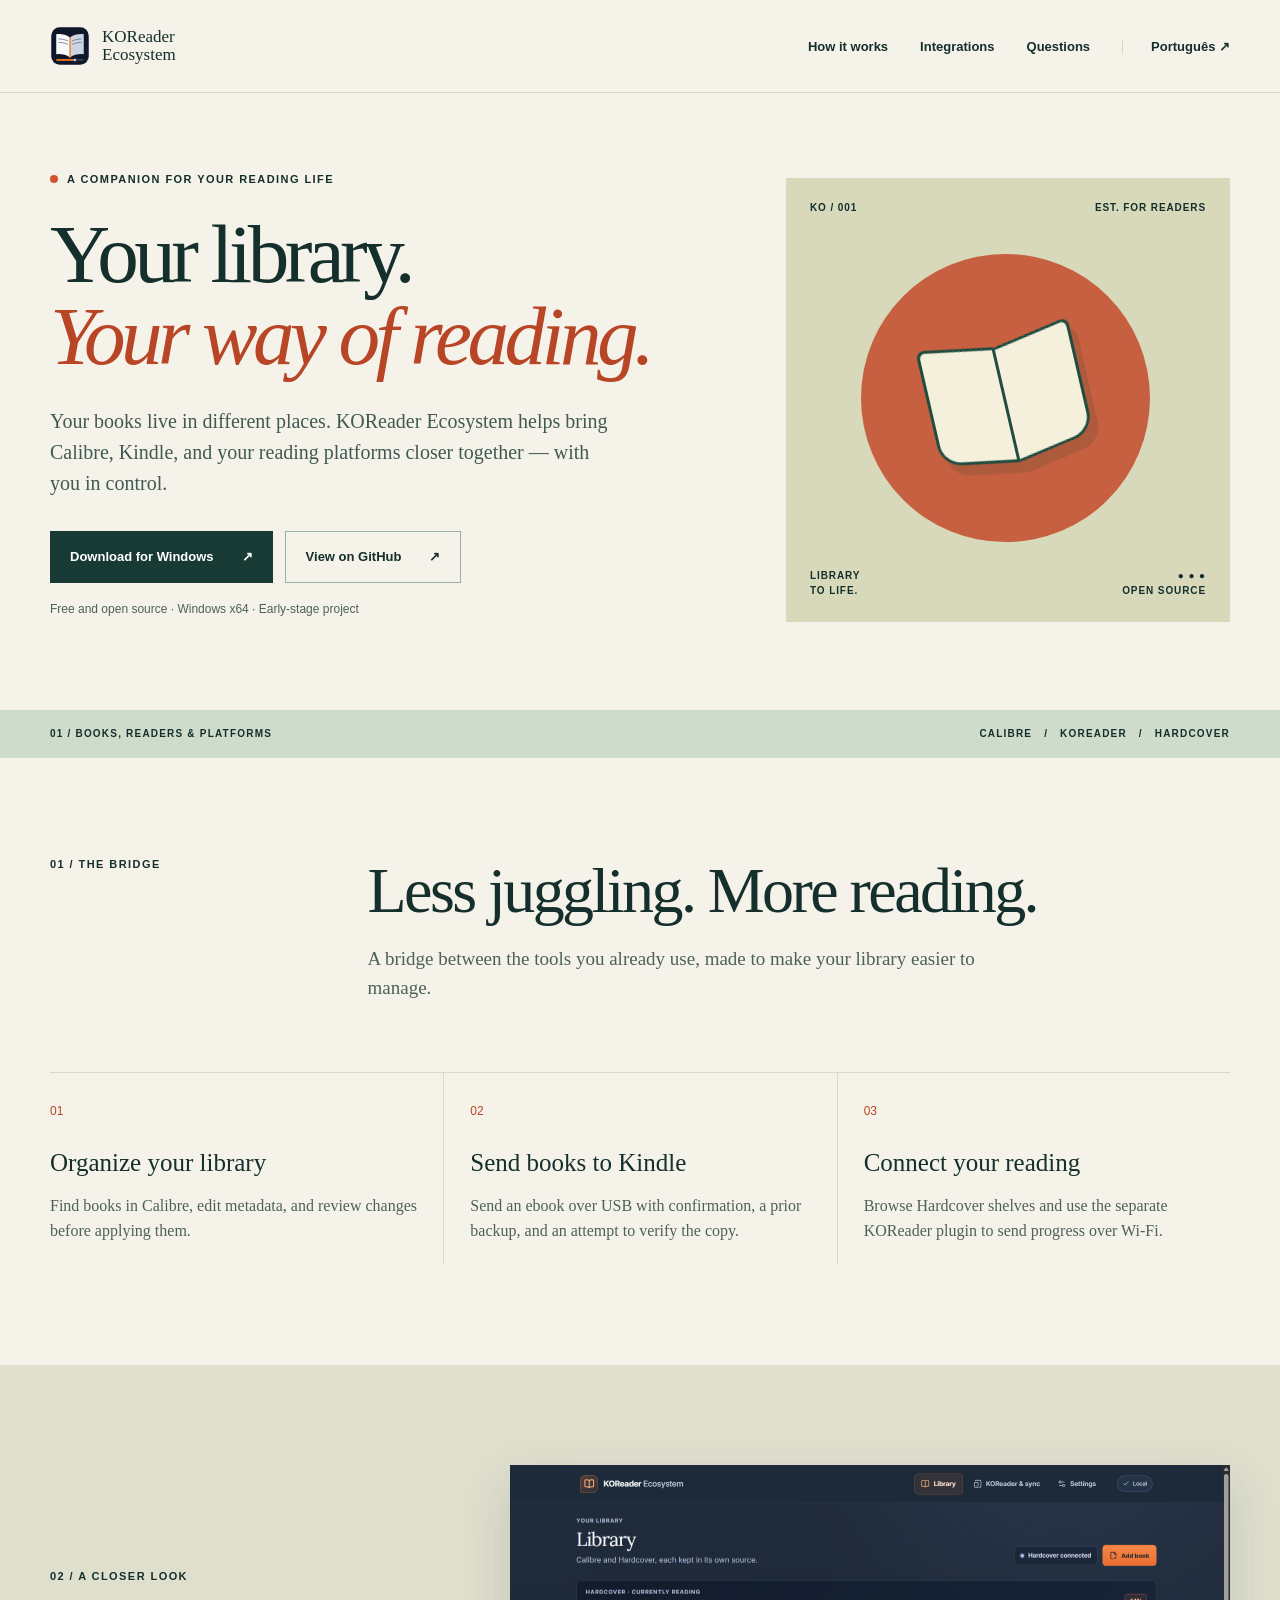
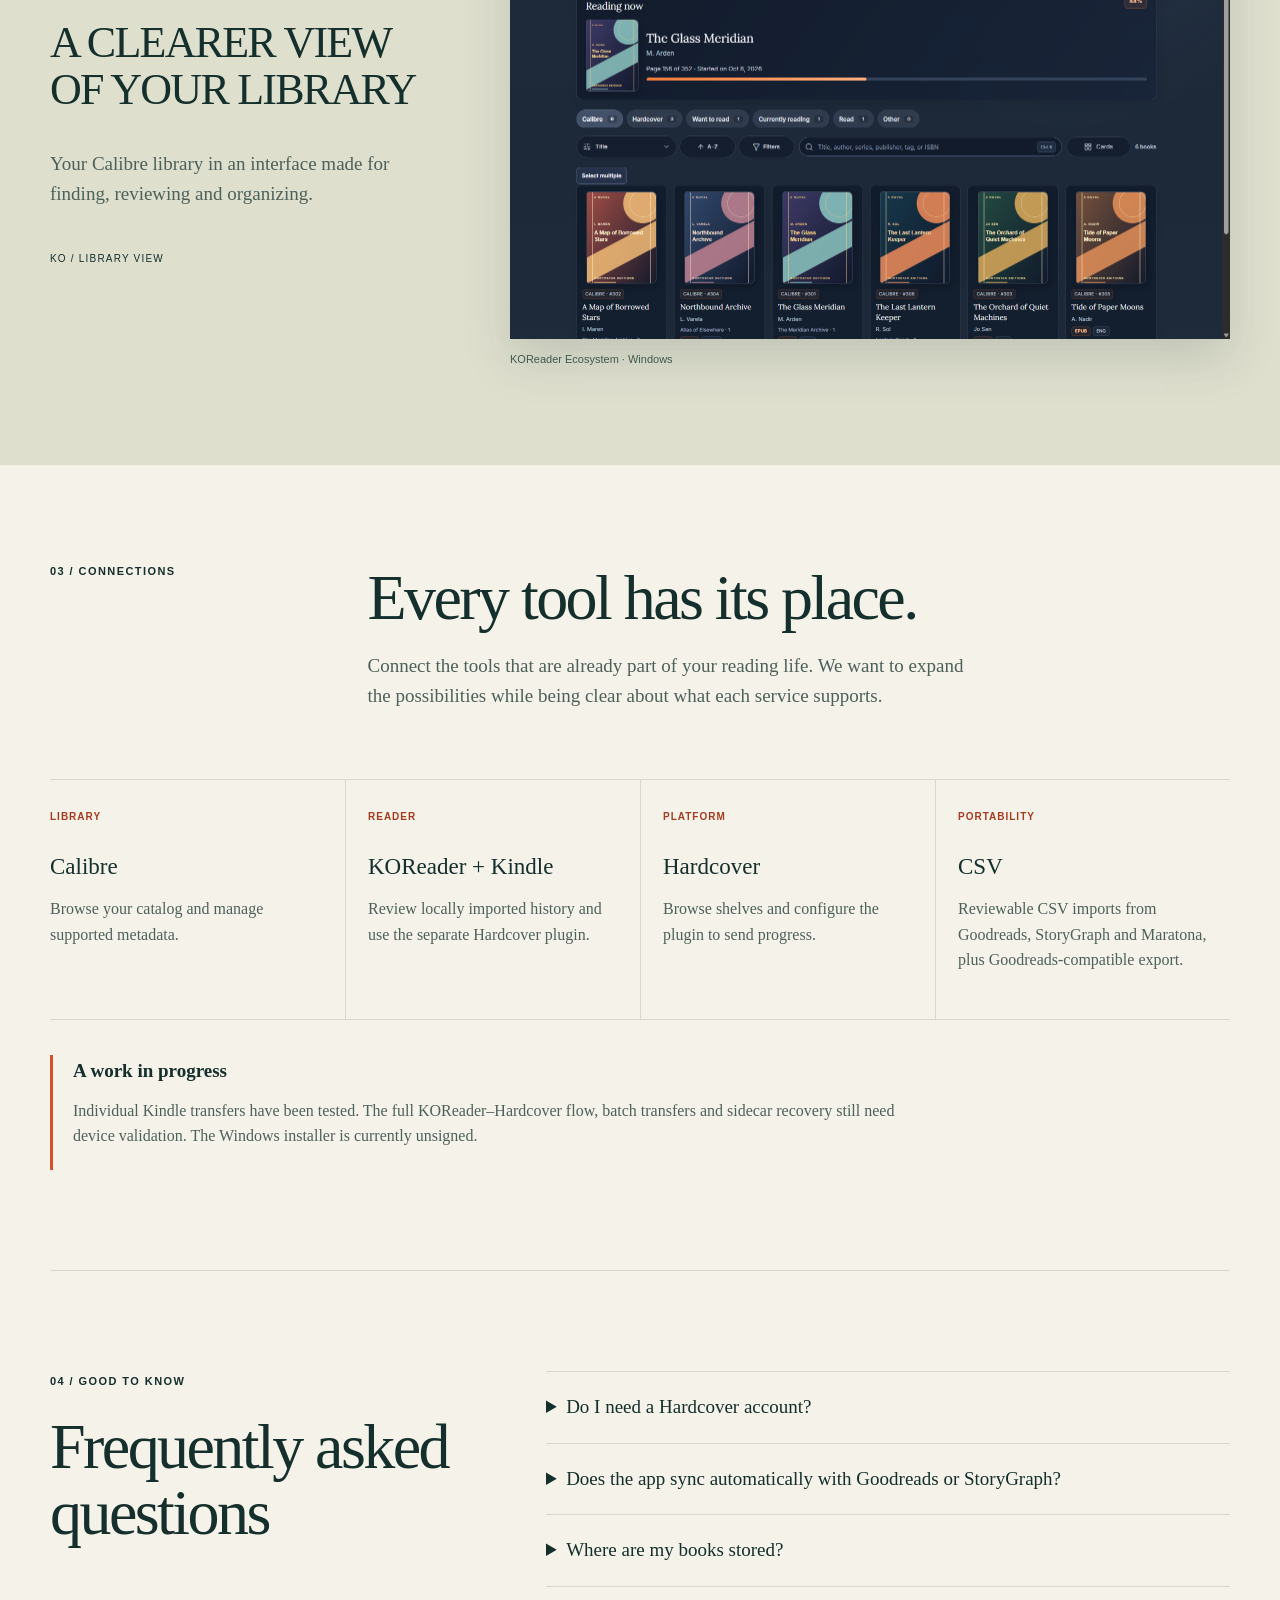
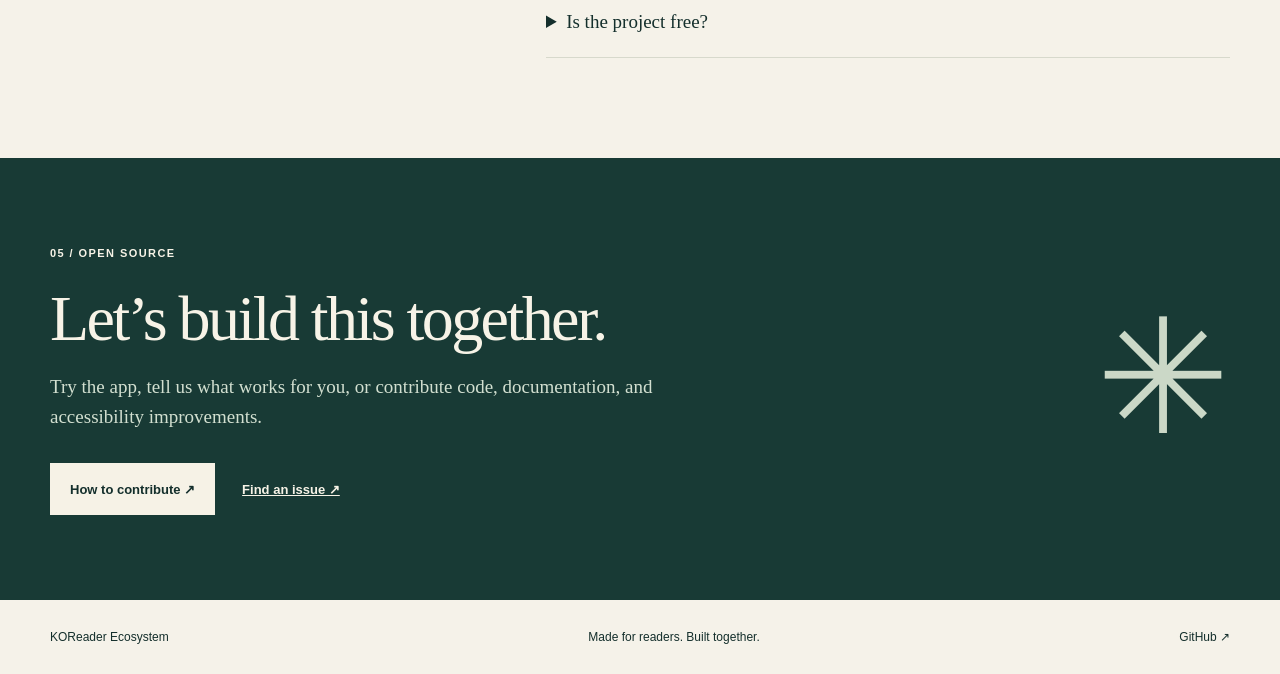
==== en/index.html @ 78ae900c "feat: add bilingual project website" ====
<!doctype html>
<html lang="en"><head><meta charset="utf-8"><meta name="viewport" content="width=device-width, initial-scale=1"><meta name="color-scheme" content="light"><title>Your library. Your way of reading. | KOReader Ecosystem</title><meta name="description" content="An open-source Windows app to organize your Calibre library, send books to Kindle and connect KOReader with Hardcover."><link rel="canonical" href="https://bellussi1.github.io/read-ecosystem/en/"><link rel="alternate" hreflang="pt-BR" href="https://bellussi1.github.io/read-ecosystem/"><link rel="alternate" hreflang="en" href="https://bellussi1.github.io/read-ecosystem/en/"><link rel="alternate" hreflang="x-default" href="https://bellussi1.github.io/read-ecosystem/en/"><meta property="og:type" content="website"><meta property="og:title" content="Your library. Your way of reading. | KOReader Ecosystem"><meta property="og:description" content="An open-source Windows app to organize your Calibre library, send books to Kindle and connect KOReader with Hardcover."><meta property="og:url" content="https://bellussi1.github.io/read-ecosystem/en/"><meta property="og:image" content="https://bellussi1.github.io/read-ecosystem/assets/library-en.png"><meta name="twitter:card" content="summary_large_image"><link rel="icon" href="../assets/icon.svg" type="image/svg+xml"><link rel="alternate icon" href="../assets/icon.ico"><link rel="stylesheet" href="../style.css"><script type="application/ld+json">{"@context": "https://schema.org", "@type": "SoftwareApplication", "name": "KOReader Ecosystem", "applicationCategory": "UtilitiesApplication", "operatingSystem": "Windows", "description": "An open-source Windows app to organize your Calibre library, send books to Kindle and connect KOReader with Hardcover.", "url": "https://bellussi1.github.io/read-ecosystem/en/", "offers": {"@type": "Offer", "price": "0", "priceCurrency": "USD"}}</script></head>
<body><a class="skip" href="#main">Skip to content</a><header class="top"><div class="wrap nav"><a class="brand" href="../" aria-label="KOReader Ecosystem"><img src="../assets/icon.svg" alt="" width="40" height="40"><span>KOReader<br><b>Ecosystem</b></span></a><nav aria-label="Main navigation"><a href="#how">How it works</a><a href="#integrations">Integrations</a><a href="#questions">Questions</a></nav><a class="lang" href="../" hreflang="pt-BR" lang="pt-BR">Português <span aria-hidden="true">↗</span></a></div></header>
<main id="main"><section class="hero wrap"><div class="hero-copy"><div class="eyebrow"><span class="dot"></span>A COMPANION FOR YOUR READING LIFE</div><h1>Your library.<br><em>Your way of reading.</em></h1><p class="lead">Your books live in different places. KOReader Ecosystem helps bring Calibre, Kindle, and your reading platforms closer together — with you in control.</p><div class="actions"><a class="button primary" href="https://github.com/bellussi1/koreader-ecosystem/releases/latest">Download for Windows <span aria-hidden="true">↗</span></a><a class="button secondary" href="https://github.com/bellussi1/koreader-ecosystem">View on GitHub <span aria-hidden="true">↗</span></a></div><p class="note">Free and open source · Windows x64 · Early-stage project</p></div><div class="hero-art" aria-hidden="true"><div class="art-top">KO / 001 <span>EST. FOR READERS</span></div><div class="orb"><div class="book"><span></span><span></span></div></div><div class="art-bottom"><span>LIBRARY<br>TO LIFE.</span><span>● ● ●<br>OPEN SOURCE</span></div></div></section>
<div class="ribbon"><div class="wrap"><span>01 / BOOKS, READERS & PLATFORMS</span><span>CALIBRE &nbsp; / &nbsp; KOREADER &nbsp; / &nbsp; HARDCOVER</span></div></div><section id="how" class="wrap section"><div class="section-heading"><span class="section-number">01 / THE BRIDGE</span><div><h2>Less juggling. More reading.</h2><p>A bridge between the tools you already use, made to make your library easier to manage.</p></div></div><div class="features"><article><span class="feature-n">01</span><h3>Organize your library</h3><p>Find books in Calibre, edit metadata, and review changes before applying them.</p></article><article><span class="feature-n">02</span><h3>Send books to Kindle</h3><p>Send an ebook over USB with confirmation, a prior backup, and an attempt to verify the copy.</p></article><article><span class="feature-n">03</span><h3>Connect your reading</h3><p>Browse Hardcover shelves and use the separate KOReader plugin to send progress over Wi-Fi.</p></article></div></section>
<section class="showcase"><div class="wrap showcase-grid"><div><span class="section-number">02 / A CLOSER LOOK</span><h2>A CLEARER VIEW OF YOUR LIBRARY</h2><p>Your Calibre library in an interface made for finding, reviewing and organizing.</p><span class="tiny">KO / LIBRARY VIEW</span></div><figure><img src="../assets/library-en.png" alt="Calibre library screen with fictional books, search, filters and organization controls." width="1440" height="949" loading="lazy"><figcaption>KOReader Ecosystem · Windows</figcaption></figure></div></section>
<section id="integrations" class="wrap section"><div class="section-heading"><span class="section-number">03 / CONNECTIONS</span><div><h2>Every tool has its place.</h2><p>Connect the tools that are already part of your reading life. We want to expand the possibilities while being clear about what each service supports.</p></div></div><div class="integrations"><article><span>LIBRARY</span><h3>Calibre</h3><p>Browse your catalog and manage supported metadata.</p></article><article><span>READER</span><h3>KOReader + Kindle</h3><p>Review locally imported history and use the separate Hardcover plugin.</p></article><article><span>PLATFORM</span><h3>Hardcover</h3><p>Browse shelves and configure the plugin to send progress.</p></article><article><span>PORTABILITY</span><h3>CSV</h3><p>Reviewable CSV imports from Goodreads, StoryGraph and Maratona, plus Goodreads-compatible export.</p></article></div><aside class="honesty"><strong>A work in progress</strong><p>Individual Kindle transfers have been tested. The full KOReader–Hardcover flow, batch transfers and sidecar recovery still need device validation. The Windows installer is currently unsigned.</p></aside></section>
<section id="questions" class="faq wrap section"><div><span class="section-number">04 / GOOD TO KNOW</span><h2>Frequently asked questions</h2></div><div><details><summary>Do I need a Hardcover account?</summary><p>Not to browse and organize your Calibre library. An account is needed only for features that use Hardcover.</p></details><details><summary>Does the app sync automatically with Goodreads or StoryGraph?</summary><p>No. Reviewable CSV import is available; direct synchronization with those services is not currently supported.</p></details><details><summary>Where are my books stored?</summary><p>Your files remain in your Calibre library. The app accesses your local library and can send an ebook to a Kindle connected over USB.</p></details><details><summary>Is the project free?</summary><p>Yes. KOReader Ecosystem is open source under the MIT license.</p></details></div></section><section class="join"><div class="wrap join-inner"><div><span class="section-number">05 / OPEN SOURCE</span><h2>Let’s build this together.</h2><p>Try the app, tell us what works for you, or contribute code, documentation, and accessibility improvements.</p><div class="actions"><a class="button light" href="https://github.com/bellussi1/koreader-ecosystem/blob/main/CONTRIBUTING.md">How to contribute ↗</a><a class="text-link" href="https://github.com/bellussi1/koreader-ecosystem/issues">Find an issue ↗</a></div></div><span class="join-mark" aria-hidden="true">✳</span></div></section></main><footer><div class="wrap footer"><span>KOReader Ecosystem</span><span>Made for readers. Built together.</span><a href="https://github.com/bellussi1/koreader-ecosystem">GitHub ↗</a></div></footer></body></html>
---- style.css ----
:root{--paper:#f5f2e9;--ink:#142f2c;--muted:#4d615b;--orange:#d4522b;--line:#d7d9cc;--dark:#183a35}*{box-sizing:border-box}html{scroll-behavior:smooth}body{margin:0;background:var(--paper);color:var(--ink);font-family:Georgia,'Times New Roman',serif}a{color:inherit}a:focus-visible,summary:focus-visible{outline:3px solid #b63817;outline-offset:5px}img{max-width:100%;height:auto}.wrap{width:min(1180px,calc(100% - 64px));margin:auto}.skip{position:absolute;top:-100px;left:10px;z-index:10;background:#fff;padding:12px}.skip:focus{top:10px}.top{border-bottom:1px solid var(--line)}.nav{min-height:92px;display:flex;align-items:center;gap:32px}.brand{display:flex;align-items:center;gap:12px;text-decoration:none;font-size:17px;line-height:1.05}.brand b{font-weight:400}.nav nav{display:flex;gap:32px;margin-left:auto}.nav nav a,.lang,.eyebrow,.note,.section-number,.feature-n,.tiny,.art-top,.art-bottom,.ribbon,.integrations article>span,figcaption,.footer{font-family:'Trebuchet MS',sans-serif}.nav nav a,.lang{font-size:13px;font-weight:700;text-decoration:none}.lang{border-left:1px solid var(--line);padding-left:28px}.hero{display:grid;grid-template-columns:1.2fr .8fr;gap:70px;align-items:center;padding-top:80px;padding-bottom:82px}.eyebrow,.section-number{font-size:11px;font-weight:700;letter-spacing:.13em}.dot{display:inline-block;width:8px;height:8px;background:var(--orange);border-radius:50%;margin-right:9px}.hero h1{font-size:clamp(54px,6.5vw,91px);letter-spacing:-.055em;line-height:.99;font-weight:400;margin:28px 0}.hero h1 em{font-weight:400;color:#b84525}.lead{font-size:20px;line-height:1.55;max-width:570px;color:#405a53}.actions{display:flex;flex-wrap:wrap;align-items:center;gap:12px;margin-top:32px}.button{display:inline-flex;justify-content:center;align-items:center;gap:28px;min-height:52px;padding:14px 20px;text-decoration:none;font:700 13px 'Trebuchet MS',sans-serif}.primary{background:var(--dark);color:white}.secondary{border:1px solid #9daea4}.button:hover{filter:brightness(.9)}.note{font-size:12px;color:#4d615b;margin-top:19px}.hero-art{aspect-ratio:1;background:#d8d9bb;position:relative;padding:24px;display:flex;flex-direction:column;justify-content:space-between;overflow:hidden}.art-top,.art-bottom{display:flex;justify-content:space-between;font-size:10px;font-weight:700;letter-spacing:.09em}.art-bottom{line-height:1.5}.art-bottom span:last-child{text-align:right}.orb{position:absolute;width:65%;aspect-ratio:1;border-radius:50%;background:#c76040;top:17%;left:17%;display:grid;place-items:center}.book{width:54%;height:41%;display:flex;transform:rotate(-13deg);filter:drop-shadow(6px 12px 0 rgba(34,57,49,.15))}.book span{width:50%;height:100%;background:#f4f0db;border:3px solid #214c40}.book span:first-child{border-radius:9px 2px 2px 20px;transform:skewY(10deg)}.book span:last-child{border-radius:2px 9px 20px 2px;transform:skewY(-10deg);border-left:0}.ribbon{background:#cfdbcb;font-size:10px;font-weight:700;letter-spacing:.12em}.ribbon .wrap{min-height:48px;display:flex;align-items:center;justify-content:space-between;gap:20px}.section{padding-top:100px;padding-bottom:100px}.section-heading{display:grid;grid-template-columns:1fr 3fr;gap:30px;margin-bottom:50px}.section-heading h2,.faq h2,.join h2{font-size:clamp(38px,5vw,64px);font-weight:400;line-height:1.03;letter-spacing:-.04em;margin:0 0 20px}.section-heading p,.showcase p,.join p{font-size:19px;line-height:1.55;max-width:620px;color:var(--muted)}.features{display:grid;grid-template-columns:repeat(3,1fr);border-top:1px solid var(--line)}.features article{padding:28px 26px 5px 0}.features article+article{border-left:1px solid var(--line);padding-left:26px}.feature-n{color:#b84525;font-size:12px}.features h3,.integrations h3{font-weight:400;font-size:25px;margin:30px 0 12px}.features p,.integrations p{font-size:16px;line-height:1.6;color:var(--muted)}.showcase{background:#dfdfce;padding:100px 0}.showcase-grid{display:grid;grid-template-columns:1fr 1.8fr;gap:60px;align-items:center}.showcase h2{font-size:44px;line-height:1.05;letter-spacing:-.04em;font-weight:400}.tiny{display:block;font-size:10px;letter-spacing:.12em;margin-top:45px}.showcase figure{margin:0}.showcase img{display:block;width:100%;height:auto;box-shadow:0 20px 45px #273e3829}.showcase figcaption{font-size:11px;margin-top:14px;color:#41584e}.integrations{display:grid;grid-template-columns:repeat(4,1fr);border-top:1px solid var(--line);border-bottom:1px solid var(--line)}.integrations article{padding:26px 22px 30px 0}.integrations article+article{border-left:1px solid var(--line);padding-left:22px}.integrations article>span{font-size:10px;font-weight:bold;letter-spacing:.1em;color:#a53c21}.integrations h3{font-size:23px}.honesty{margin-top:35px;border-left:3px solid var(--orange);padding:5px 20px;max-width:900px}.honesty strong{font-size:19px}.honesty p{line-height:1.6;color:var(--muted)}.faq{display:grid;grid-template-columns:1fr 1.5fr;gap:40px;border-top:1px solid var(--line)}.faq h2{margin-top:25px}.faq details{border-bottom:1px solid var(--line);padding:22px 0}.faq details:first-child{border-top:1px solid var(--line)}.faq summary{cursor:pointer;font-size:19px;line-height:1.4}.faq details p{color:var(--muted);font-size:16px;line-height:1.6}.join{background:var(--dark);color:#f7f3e7;padding:85px 0}.join-inner{display:flex;justify-content:space-between;align-items:center;gap:30px}.join-inner>div{max-width:680px}.join h2{margin-top:25px}.join p{color:#d2dfd0}.light{background:#f6f2e6;color:var(--ink)}.text-link{font:700 13px 'Trebuchet MS',sans-serif;padding:15px}.join-mark{font-size:160px;line-height:1;color:#cbd8c7}.footer{display:flex;justify-content:space-between;gap:20px;padding:30px 0;font-size:12px}.footer a{text-decoration:none}@media(max-width:800px){.wrap{width:min(100% - 40px,1180px)}.nav{min-height:76px}.nav nav{display:none}.lang{margin-left:auto}.hero{grid-template-columns:1fr;gap:45px;padding-top:55px;padding-bottom:55px}.hero-art{max-width:420px;width:100%}.hero h1{font-size:clamp(48px,11vw,75px)}.section{padding:70px 0}.section-heading{grid-template-columns:1fr;gap:20px}.features{grid-template-columns:1fr}.features article+article{border-left:0;border-top:1px solid var(--line);padding-left:0}.features h3{margin-top:15px}.showcase{padding:70px 0}.showcase-grid{grid-template-columns:1fr;gap:32px}.integrations{grid-template-columns:1fr 1fr}.integrations article:nth-child(3){border-left:0;padding-left:0}.integrations article:nth-child(n+3){border-top:1px solid var(--line)}.faq{grid-template-columns:1fr}.join-mark{font-size:80px}.footer{flex-wrap:wrap}}@media(max-width:430px){.integrations{grid-template-columns:1fr}.integrations article+article{border-left:0;border-top:1px solid var(--line);padding-left:0}.ribbon .wrap{align-items:flex-start;flex-direction:column;padding:12px 0;gap:8px}.join-mark{display:none}.button{width:100%}.hero h1{font-size:48px}.footer{flex-direction:column}}@media(prefers-reduced-motion:reduce){html{scroll-behavior:auto}*,*::before,*::after{animation-duration:.01ms!important;transition-duration:.01ms!important}}
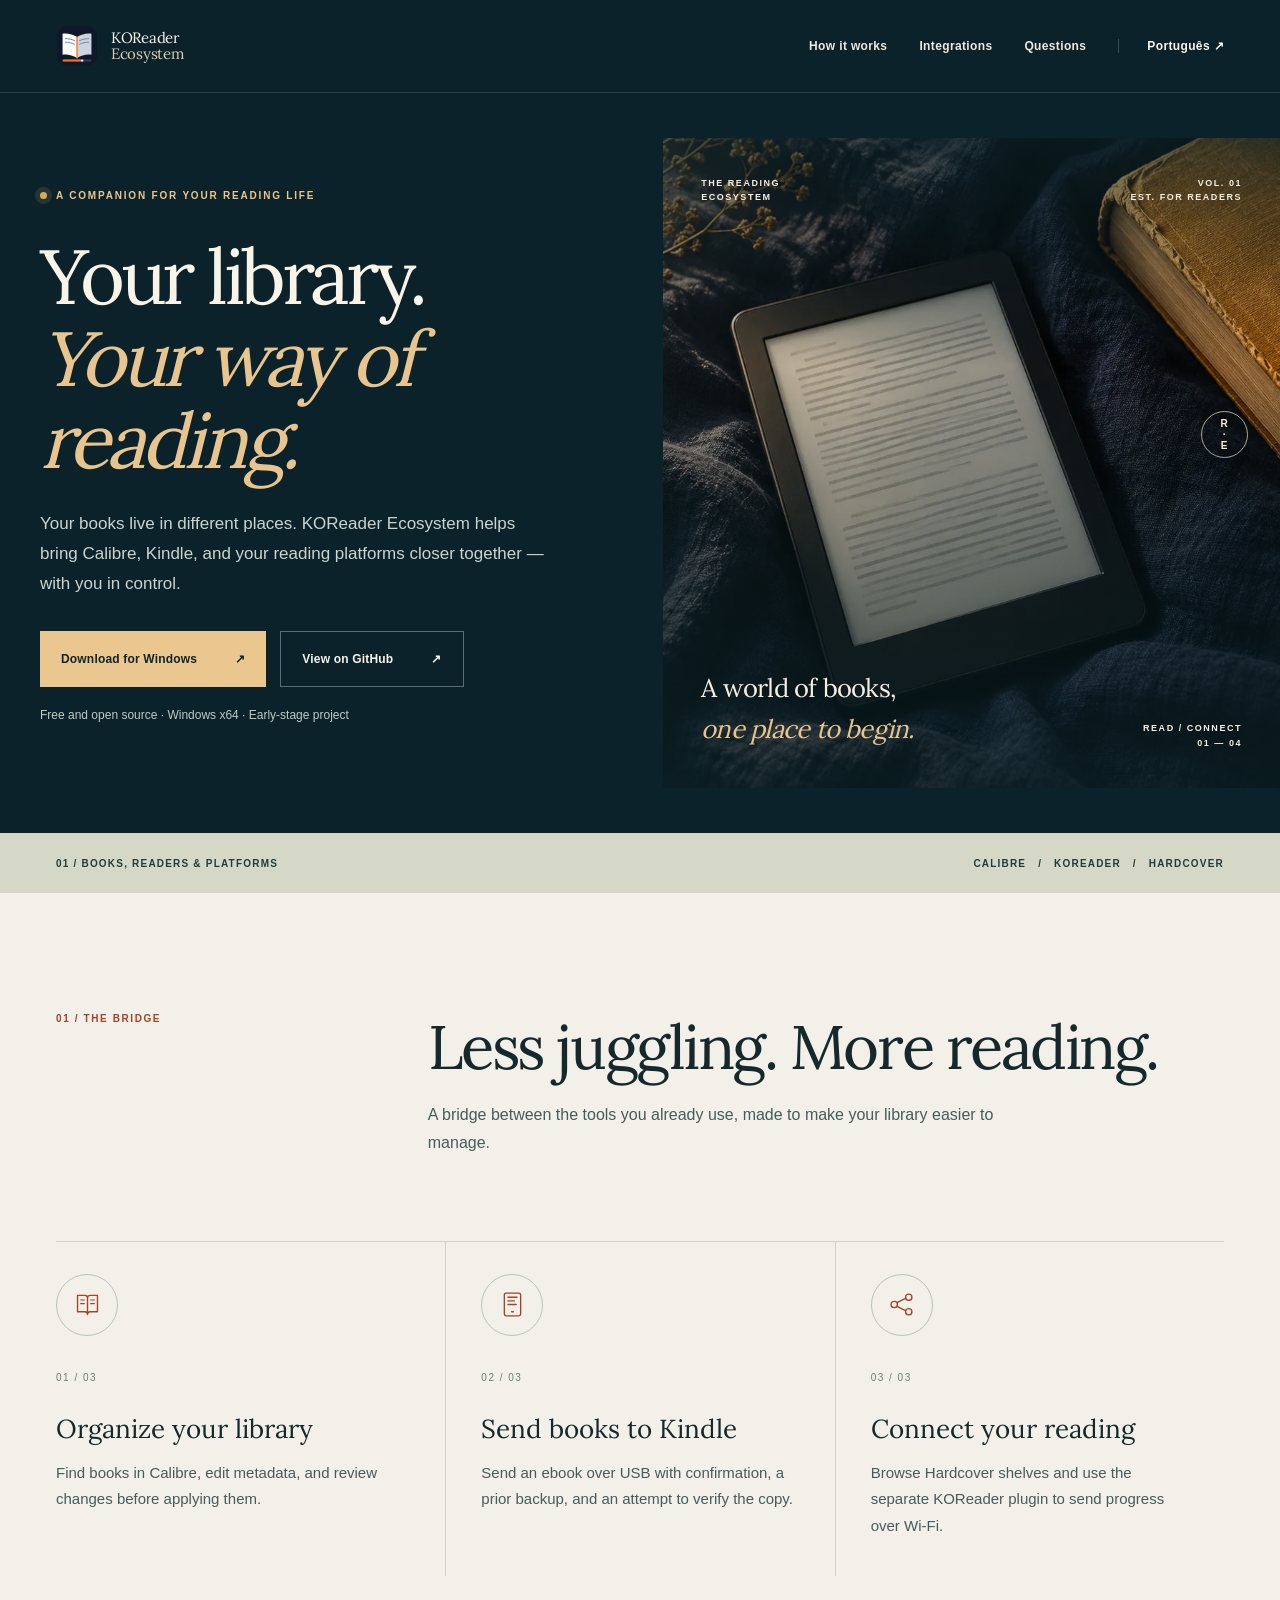
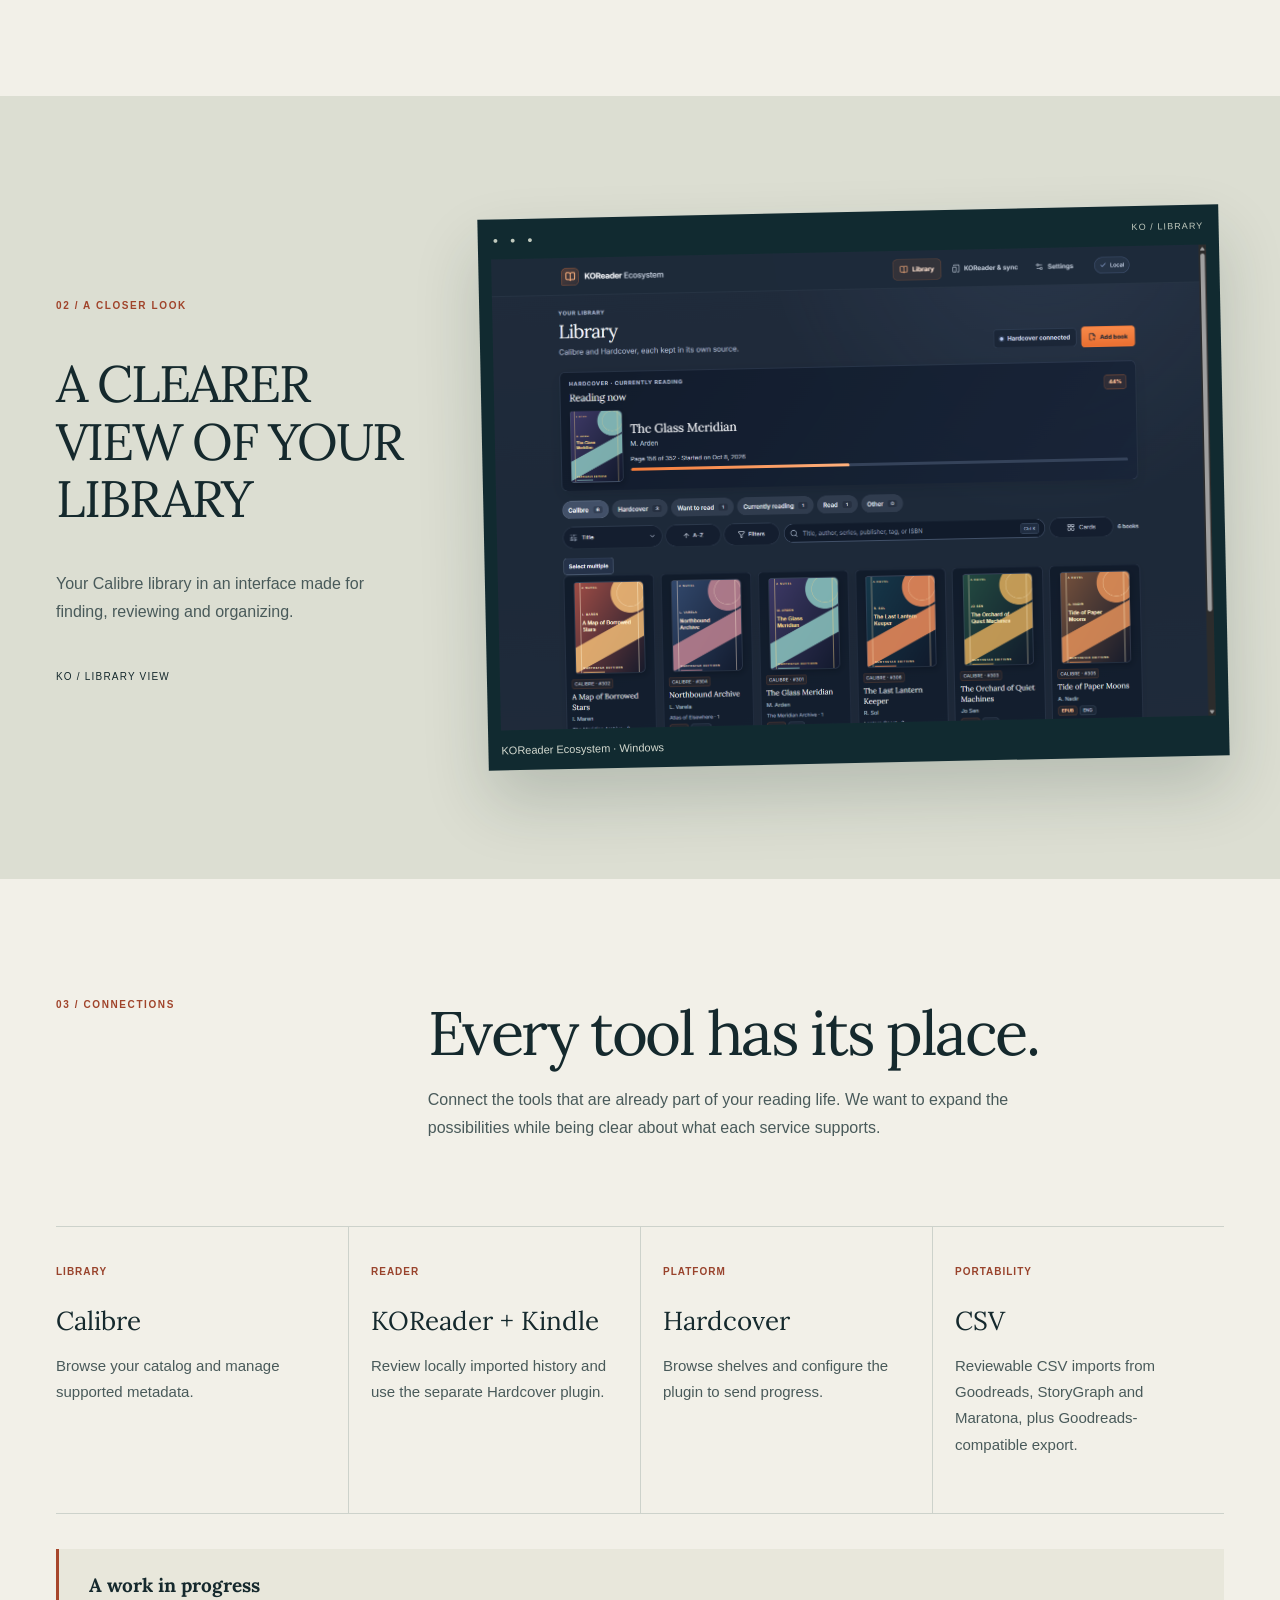
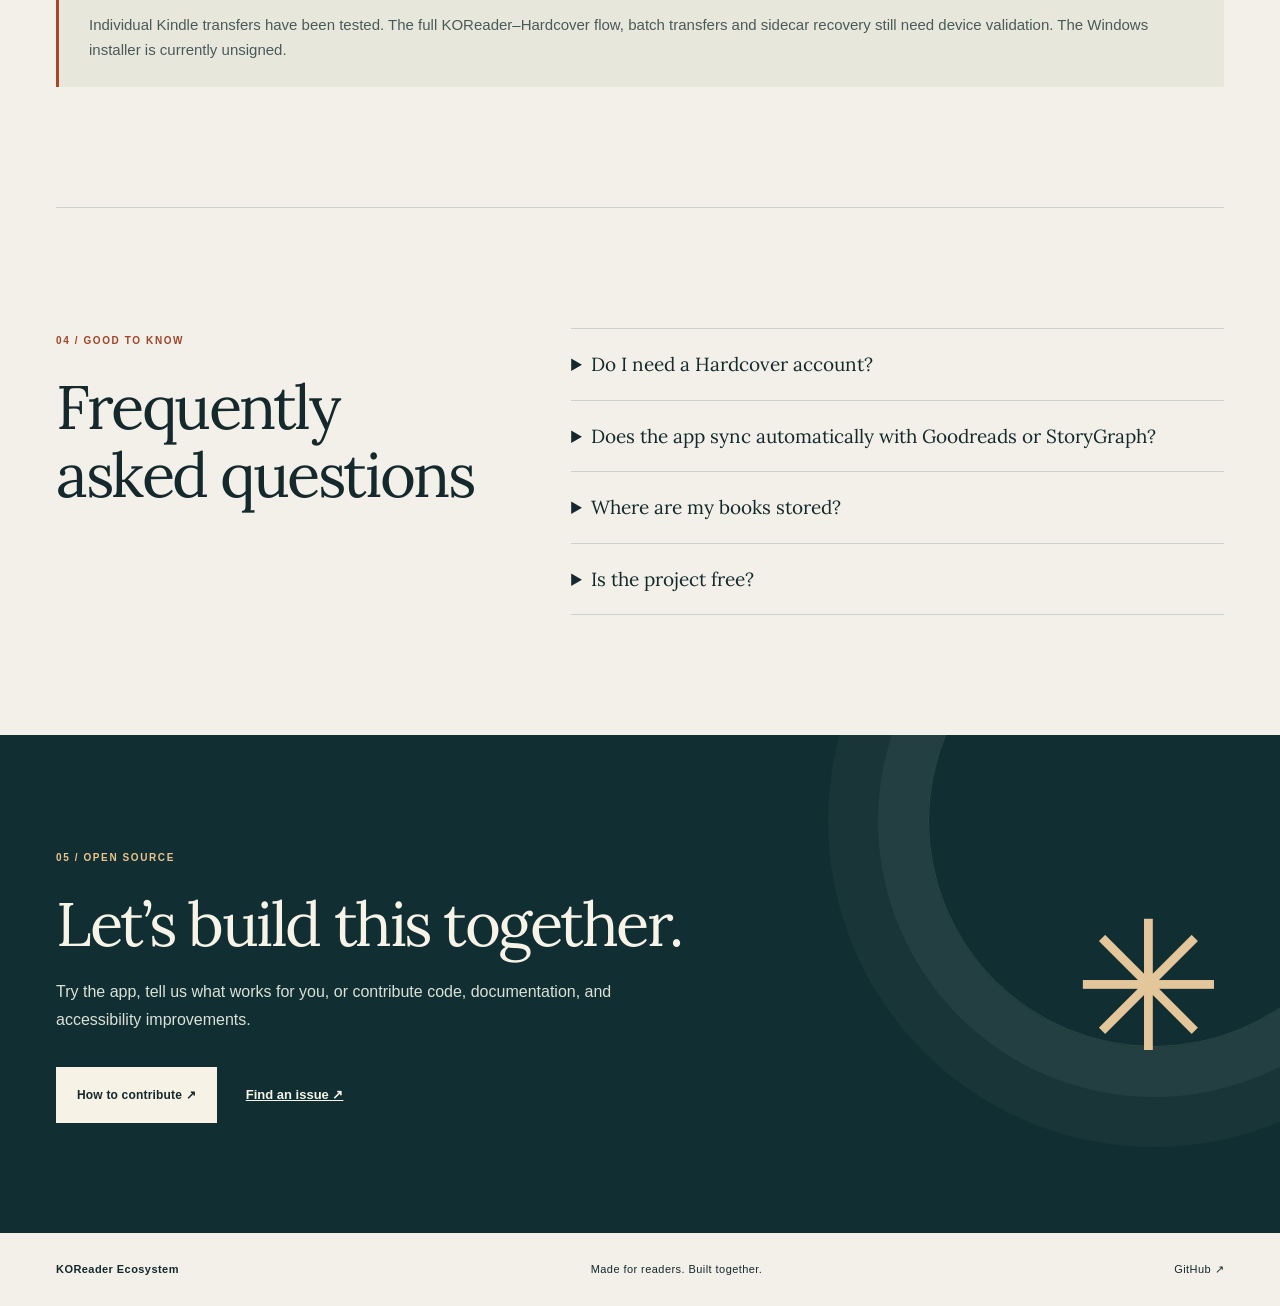
==== commit e3338130: "design: create editorial reading experience" ====
--- a/en/index.html
+++ b/en/index.html
@@ -1,8 +1,8 @@
 <!doctype html>
 <html lang="en"><head><meta charset="utf-8"><meta name="viewport" content="width=device-width, initial-scale=1"><meta name="color-scheme" content="light"><title>Your library. Your way of reading. | KOReader Ecosystem</title><meta name="description" content="An open-source Windows app to organize your Calibre library, send books to Kindle and connect KOReader with Hardcover."><link rel="canonical" href="https://bellussi1.github.io/read-ecosystem/en/"><link rel="alternate" hreflang="pt-BR" href="https://bellussi1.github.io/read-ecosystem/"><link rel="alternate" hreflang="en" href="https://bellussi1.github.io/read-ecosystem/en/"><link rel="alternate" hreflang="x-default" href="https://bellussi1.github.io/read-ecosystem/en/"><meta property="og:type" content="website"><meta property="og:title" content="Your library. Your way of reading. | KOReader Ecosystem"><meta property="og:description" content="An open-source Windows app to organize your Calibre library, send books to Kindle and connect KOReader with Hardcover."><meta property="og:url" content="https://bellussi1.github.io/read-ecosystem/en/"><meta property="og:image" content="https://bellussi1.github.io/read-ecosystem/assets/library-en.png"><meta name="twitter:card" content="summary_large_image"><link rel="icon" href="../assets/icon.svg" type="image/svg+xml"><link rel="alternate icon" href="../assets/icon.ico"><link rel="stylesheet" href="../style.css"><script type="application/ld+json">{"@context": "https://schema.org", "@type": "SoftwareApplication", "name": "KOReader Ecosystem", "applicationCategory": "UtilitiesApplication", "operatingSystem": "Windows", "description": "An open-source Windows app to organize your Calibre library, send books to Kindle and connect KOReader with Hardcover.", "url": "https://bellussi1.github.io/read-ecosystem/en/", "offers": {"@type": "Offer", "price": "0", "priceCurrency": "USD"}}</script></head>
 <body><a class="skip" href="#main">Skip to content</a><header class="top"><div class="wrap nav"><a class="brand" href="../" aria-label="KOReader Ecosystem"><img src="../assets/icon.svg" alt="" width="40" height="40"><span>KOReader<br><b>Ecosystem</b></span></a><nav aria-label="Main navigation"><a href="#how">How it works</a><a href="#integrations">Integrations</a><a href="#questions">Questions</a></nav><a class="lang" href="../" hreflang="pt-BR" lang="pt-BR">Português <span aria-hidden="true">↗</span></a></div></header>
-<main id="main"><section class="hero wrap"><div class="hero-copy"><div class="eyebrow"><span class="dot"></span>A COMPANION FOR YOUR READING LIFE</div><h1>Your library.<br><em>Your way of reading.</em></h1><p class="lead">Your books live in different places. KOReader Ecosystem helps bring Calibre, Kindle, and your reading platforms closer together — with you in control.</p><div class="actions"><a class="button primary" href="https://github.com/bellussi1/koreader-ecosystem/releases/latest">Download for Windows <span aria-hidden="true">↗</span></a><a class="button secondary" href="https://github.com/bellussi1/koreader-ecosystem">View on GitHub <span aria-hidden="true">↗</span></a></div><p class="note">Free and open source · Windows x64 · Early-stage project</p></div><div class="hero-art" aria-hidden="true"><div class="art-top">KO / 001 <span>EST. FOR READERS</span></div><div class="orb"><div class="book"><span></span><span></span></div></div><div class="art-bottom"><span>LIBRARY<br>TO LIFE.</span><span>● ● ●<br>OPEN SOURCE</span></div></div></section>
-<div class="ribbon"><div class="wrap"><span>01 / BOOKS, READERS & PLATFORMS</span><span>CALIBRE &nbsp; / &nbsp; KOREADER &nbsp; / &nbsp; HARDCOVER</span></div></div><section id="how" class="wrap section"><div class="section-heading"><span class="section-number">01 / THE BRIDGE</span><div><h2>Less juggling. More reading.</h2><p>A bridge between the tools you already use, made to make your library easier to manage.</p></div></div><div class="features"><article><span class="feature-n">01</span><h3>Organize your library</h3><p>Find books in Calibre, edit metadata, and review changes before applying them.</p></article><article><span class="feature-n">02</span><h3>Send books to Kindle</h3><p>Send an ebook over USB with confirmation, a prior backup, and an attempt to verify the copy.</p></article><article><span class="feature-n">03</span><h3>Connect your reading</h3><p>Browse Hardcover shelves and use the separate KOReader plugin to send progress over Wi-Fi.</p></article></div></section>
-<section class="showcase"><div class="wrap showcase-grid"><div><span class="section-number">02 / A CLOSER LOOK</span><h2>A CLEARER VIEW OF YOUR LIBRARY</h2><p>Your Calibre library in an interface made for finding, reviewing and organizing.</p><span class="tiny">KO / LIBRARY VIEW</span></div><figure><img src="../assets/library-en.png" alt="Calibre library screen with fictional books, search, filters and organization controls." width="1440" height="949" loading="lazy"><figcaption>KOReader Ecosystem · Windows</figcaption></figure></div></section>
+<main id="main"><section class="hero wrap"><div class="hero-copy"><div class="eyebrow"><span class="dot"></span>A COMPANION FOR YOUR READING LIFE</div><h1>Your library.<br><em>Your way of reading.</em></h1><p class="lead">Your books live in different places. KOReader Ecosystem helps bring Calibre, Kindle, and your reading platforms closer together — with you in control.</p><div class="actions"><a class="button primary" href="https://github.com/bellussi1/koreader-ecosystem/releases/latest">Download for Windows <span aria-hidden="true">↗</span></a><a class="button secondary" href="https://github.com/bellussi1/koreader-ecosystem">View on GitHub <span aria-hidden="true">↗</span></a></div><p class="note">Free and open source · Windows x64 · Early-stage project</p></div><div class="hero-art" aria-hidden="true"><div class="art-image"></div><div class="art-wash"></div><div class="art-top"><span>THE READING<br>ECOSYSTEM</span><span>VOL. 01<br>EST. FOR READERS</span></div><div class="art-bottom"><span class="art-quote">A world of books,<br><i>one place to begin.</i></span><span class="art-index">READ / CONNECT<br>01 — 04</span></div><span class="art-stamp">R<br>·<br>E</span></div></section>
+<div class="ribbon"><div class="wrap"><span>01 / BOOKS, READERS & PLATFORMS</span><span>CALIBRE &nbsp; / &nbsp; KOREADER &nbsp; / &nbsp; HARDCOVER</span></div></div><section id="how" class="wrap section"><div class="section-heading"><span class="section-number">01 / THE BRIDGE</span><div><h2>Less juggling. More reading.</h2><p>A bridge between the tools you already use, made to make your library easier to manage.</p></div></div><div class="features"><article><span class="feature-icon"><svg viewBox="0 0 32 32" fill="none" aria-hidden="true"><path d="M5 6h8a3 3 0 0 1 3 3v18a3 3 0 0 0-3-3H5V6Zm22 0h-8a3 3 0 0 0-3 3v18a3 3 0 0 1 3-3h8V6Z" stroke="currentColor" stroke-width="1.5" stroke-linejoin="round"/><path d="M8 11h5m-5 4h5m6-4h5m-5 4h5" stroke="currentColor" stroke-width="1.3"/></svg></span><span class="feature-n">01 / 03</span><h3>Organize your library</h3><p>Find books in Calibre, edit metadata, and review changes before applying them.</p></article><article><span class="feature-icon"><svg viewBox="0 0 32 32" fill="none" aria-hidden="true"><rect x="7" y="3.5" width="18" height="25" rx="2" stroke="currentColor" stroke-width="1.5"/><path d="M11 8h10M11 12h7M11 16h9M15 24h2" stroke="currentColor" stroke-width="1.5" stroke-linecap="round"/></svg></span><span class="feature-n">02 / 03</span><h3>Send books to Kindle</h3><p>Send an ebook over USB with confirmation, a prior backup, and an attempt to verify the copy.</p></article><article><span class="feature-icon"><svg viewBox="0 0 32 32" fill="none" aria-hidden="true"><circle cx="8" cy="16" r="3.5" stroke="currentColor" stroke-width="1.5"/><circle cx="24" cy="8" r="3.5" stroke="currentColor" stroke-width="1.5"/><circle cx="24" cy="24" r="3.5" stroke="currentColor" stroke-width="1.5"/><path d="m11 14 10-5m-10 9 10 5" stroke="currentColor" stroke-width="1.5"/></svg></span><span class="feature-n">03 / 03</span><h3>Connect your reading</h3><p>Browse Hardcover shelves and use the separate KOReader plugin to send progress over Wi-Fi.</p></article></div></section>
+<section class="showcase"><div class="wrap showcase-grid"><div><span class="section-number">02 / A CLOSER LOOK</span><h2>A CLEARER VIEW OF YOUR LIBRARY</h2><p>Your Calibre library in an interface made for finding, reviewing and organizing.</p><span class="tiny">KO / LIBRARY VIEW</span></div><figure><div class="window-chrome" aria-hidden="true"><span>● &nbsp; ● &nbsp; ●</span><span>KO / LIBRARY</span></div><img src="../assets/library-en.png" alt="Calibre library screen with fictional books, search, filters and organization controls." width="1440" height="949" loading="lazy"><figcaption>KOReader Ecosystem · Windows</figcaption></figure></div></section>
 <section id="integrations" class="wrap section"><div class="section-heading"><span class="section-number">03 / CONNECTIONS</span><div><h2>Every tool has its place.</h2><p>Connect the tools that are already part of your reading life. We want to expand the possibilities while being clear about what each service supports.</p></div></div><div class="integrations"><article><span>LIBRARY</span><h3>Calibre</h3><p>Browse your catalog and manage supported metadata.</p></article><article><span>READER</span><h3>KOReader + Kindle</h3><p>Review locally imported history and use the separate Hardcover plugin.</p></article><article><span>PLATFORM</span><h3>Hardcover</h3><p>Browse shelves and configure the plugin to send progress.</p></article><article><span>PORTABILITY</span><h3>CSV</h3><p>Reviewable CSV imports from Goodreads, StoryGraph and Maratona, plus Goodreads-compatible export.</p></article></div><aside class="honesty"><strong>A work in progress</strong><p>Individual Kindle transfers have been tested. The full KOReader–Hardcover flow, batch transfers and sidecar recovery still need device validation. The Windows installer is currently unsigned.</p></aside></section>
 <section id="questions" class="faq wrap section"><div><span class="section-number">04 / GOOD TO KNOW</span><h2>Frequently asked questions</h2></div><div><details><summary>Do I need a Hardcover account?</summary><p>Not to browse and organize your Calibre library. An account is needed only for features that use Hardcover.</p></details><details><summary>Does the app sync automatically with Goodreads or StoryGraph?</summary><p>No. Reviewable CSV import is available; direct synchronization with those services is not currently supported.</p></details><details><summary>Where are my books stored?</summary><p>Your files remain in your Calibre library. The app accesses your local library and can send an ebook to a Kindle connected over USB.</p></details><details><summary>Is the project free?</summary><p>Yes. KOReader Ecosystem is open source under the MIT license.</p></details></div></section><section class="join"><div class="wrap join-inner"><div><span class="section-number">05 / OPEN SOURCE</span><h2>Let’s build this together.</h2><p>Try the app, tell us what works for you, or contribute code, documentation, and accessibility improvements.</p><div class="actions"><a class="button light" href="https://github.com/bellussi1/koreader-ecosystem/blob/main/CONTRIBUTING.md">How to contribute ↗</a><a class="text-link" href="https://github.com/bellussi1/koreader-ecosystem/issues">Find an issue ↗</a></div></div><span class="join-mark" aria-hidden="true">✳</span></div></section></main><footer><div class="wrap footer"><span>KOReader Ecosystem</span><span>Made for readers. Built together.</span><a href="https://github.com/bellussi1/koreader-ecosystem">GitHub ↗</a></div></footer></body></html>
--- a/style.css
+++ b/style.css
@@ -1 +1,12 @@
 :root{--paper:#f5f2e9;--ink:#142f2c;--muted:#4d615b;--orange:#d4522b;--line:#d7d9cc;--dark:#183a35}*{box-sizing:border-box}html{scroll-behavior:smooth}body{margin:0;background:var(--paper);color:var(--ink);font-family:Georgia,'Times New Roman',serif}a{color:inherit}a:focus-visible,summary:focus-visible{outline:3px solid #b63817;outline-offset:5px}img{max-width:100%;height:auto}.wrap{width:min(1180px,calc(100% - 64px));margin:auto}.skip{position:absolute;top:-100px;left:10px;z-index:10;background:#fff;padding:12px}.skip:focus{top:10px}.top{border-bottom:1px solid var(--line)}.nav{min-height:92px;display:flex;align-items:center;gap:32px}.brand{display:flex;align-items:center;gap:12px;text-decoration:none;font-size:17px;line-height:1.05}.brand b{font-weight:400}.nav nav{display:flex;gap:32px;margin-left:auto}.nav nav a,.lang,.eyebrow,.note,.section-number,.feature-n,.tiny,.art-top,.art-bottom,.ribbon,.integrations article>span,figcaption,.footer{font-family:'Trebuchet MS',sans-serif}.nav nav a,.lang{font-size:13px;font-weight:700;text-decoration:none}.lang{border-left:1px solid var(--line);padding-left:28px}.hero{display:grid;grid-template-columns:1.2fr .8fr;gap:70px;align-items:center;padding-top:80px;padding-bottom:82px}.eyebrow,.section-number{font-size:11px;font-weight:700;letter-spacing:.13em}.dot{display:inline-block;width:8px;height:8px;background:var(--orange);border-radius:50%;margin-right:9px}.hero h1{font-size:clamp(54px,6.5vw,91px);letter-spacing:-.055em;line-height:.99;font-weight:400;margin:28px 0}.hero h1 em{font-weight:400;color:#b84525}.lead{font-size:20px;line-height:1.55;max-width:570px;color:#405a53}.actions{display:flex;flex-wrap:wrap;align-items:center;gap:12px;margin-top:32px}.button{display:inline-flex;justify-content:center;align-items:center;gap:28px;min-height:52px;padding:14px 20px;text-decoration:none;font:700 13px 'Trebuchet MS',sans-serif}.primary{background:var(--dark);color:white}.secondary{border:1px solid #9daea4}.button:hover{filter:brightness(.9)}.note{font-size:12px;color:#4d615b;margin-top:19px}.hero-art{aspect-ratio:1;background:#d8d9bb;position:relative;padding:24px;display:flex;flex-direction:column;justify-content:space-between;overflow:hidden}.art-top,.art-bottom{display:flex;justify-content:space-between;font-size:10px;font-weight:700;letter-spacing:.09em}.art-bottom{line-height:1.5}.art-bottom span:last-child{text-align:right}.orb{position:absolute;width:65%;aspect-ratio:1;border-radius:50%;background:#c76040;top:17%;left:17%;display:grid;place-items:center}.book{width:54%;height:41%;display:flex;transform:rotate(-13deg);filter:drop-shadow(6px 12px 0 rgba(34,57,49,.15))}.book span{width:50%;height:100%;background:#f4f0db;border:3px solid #214c40}.book span:first-child{border-radius:9px 2px 2px 20px;transform:skewY(10deg)}.book span:last-child{border-radius:2px 9px 20px 2px;transform:skewY(-10deg);border-left:0}.ribbon{background:#cfdbcb;font-size:10px;font-weight:700;letter-spacing:.12em}.ribbon .wrap{min-height:48px;display:flex;align-items:center;justify-content:space-between;gap:20px}.section{padding-top:100px;padding-bottom:100px}.section-heading{display:grid;grid-template-columns:1fr 3fr;gap:30px;margin-bottom:50px}.section-heading h2,.faq h2,.join h2{font-size:clamp(38px,5vw,64px);font-weight:400;line-height:1.03;letter-spacing:-.04em;margin:0 0 20px}.section-heading p,.showcase p,.join p{font-size:19px;line-height:1.55;max-width:620px;color:var(--muted)}.features{display:grid;grid-template-columns:repeat(3,1fr);border-top:1px solid var(--line)}.features article{padding:28px 26px 5px 0}.features article+article{border-left:1px solid var(--line);padding-left:26px}.feature-n{color:#b84525;font-size:12px}.features h3,.integrations h3{font-weight:400;font-size:25px;margin:30px 0 12px}.features p,.integrations p{font-size:16px;line-height:1.6;color:var(--muted)}.showcase{background:#dfdfce;padding:100px 0}.showcase-grid{display:grid;grid-template-columns:1fr 1.8fr;gap:60px;align-items:center}.showcase h2{font-size:44px;line-height:1.05;letter-spacing:-.04em;font-weight:400}.tiny{display:block;font-size:10px;letter-spacing:.12em;margin-top:45px}.showcase figure{margin:0}.showcase img{display:block;width:100%;height:auto;box-shadow:0 20px 45px #273e3829}.showcase figcaption{font-size:11px;margin-top:14px;color:#41584e}.integrations{display:grid;grid-template-columns:repeat(4,1fr);border-top:1px solid var(--line);border-bottom:1px solid var(--line)}.integrations article{padding:26px 22px 30px 0}.integrations article+article{border-left:1px solid var(--line);padding-left:22px}.integrations article>span{font-size:10px;font-weight:bold;letter-spacing:.1em;color:#a53c21}.integrations h3{font-size:23px}.honesty{margin-top:35px;border-left:3px solid var(--orange);padding:5px 20px;max-width:900px}.honesty strong{font-size:19px}.honesty p{line-height:1.6;color:var(--muted)}.faq{display:grid;grid-template-columns:1fr 1.5fr;gap:40px;border-top:1px solid var(--line)}.faq h2{margin-top:25px}.faq details{border-bottom:1px solid var(--line);padding:22px 0}.faq details:first-child{border-top:1px solid var(--line)}.faq summary{cursor:pointer;font-size:19px;line-height:1.4}.faq details p{color:var(--muted);font-size:16px;line-height:1.6}.join{background:var(--dark);color:#f7f3e7;padding:85px 0}.join-inner{display:flex;justify-content:space-between;align-items:center;gap:30px}.join-inner>div{max-width:680px}.join h2{margin-top:25px}.join p{color:#d2dfd0}.light{background:#f6f2e6;color:var(--ink)}.text-link{font:700 13px 'Trebuchet MS',sans-serif;padding:15px}.join-mark{font-size:160px;line-height:1;color:#cbd8c7}.footer{display:flex;justify-content:space-between;gap:20px;padding:30px 0;font-size:12px}.footer a{text-decoration:none}@media(max-width:800px){.wrap{width:min(100% - 40px,1180px)}.nav{min-height:76px}.nav nav{display:none}.lang{margin-left:auto}.hero{grid-template-columns:1fr;gap:45px;padding-top:55px;padding-bottom:55px}.hero-art{max-width:420px;width:100%}.hero h1{font-size:clamp(48px,11vw,75px)}.section{padding:70px 0}.section-heading{grid-template-columns:1fr;gap:20px}.features{grid-template-columns:1fr}.features article+article{border-left:0;border-top:1px solid var(--line);padding-left:0}.features h3{margin-top:15px}.showcase{padding:70px 0}.showcase-grid{grid-template-columns:1fr;gap:32px}.integrations{grid-template-columns:1fr 1fr}.integrations article:nth-child(3){border-left:0;padding-left:0}.integrations article:nth-child(n+3){border-top:1px solid var(--line)}.faq{grid-template-columns:1fr}.join-mark{font-size:80px}.footer{flex-wrap:wrap}}@media(max-width:430px){.integrations{grid-template-columns:1fr}.integrations article+article{border-left:0;border-top:1px solid var(--line);padding-left:0}.ribbon .wrap{align-items:flex-start;flex-direction:column;padding:12px 0;gap:8px}.join-mark{display:none}.button{width:100%}.hero h1{font-size:48px}.footer{flex-direction:column}}@media(prefers-reduced-motion:reduce){html{scroll-behavior:auto}*,*::before,*::after{animation-duration:.01ms!important;transition-duration:.01ms!important}}
+
+/* Editorial reading room — typography, composition, and motion. */
+@font-face{font-family:ReadingSerif;src:url('./assets/Lora.ttf') format('truetype');font-style:normal;font-weight:400 700;font-display:swap}
+:root{--paper:#f2f0e8;--ink:#15292d;--muted:#495a5a;--orange:#a9482a;--line:#cdd2cb;--dark:#0c222a;--ease-out:cubic-bezier(.23,1,.32,1)}
+body{background:var(--paper);font-family:ReadingSerif,Georgia,serif}.wrap{width:min(1280px,calc(100% - 112px))}.top{position:relative;background:var(--dark);color:#f9f5e8;border-bottom:1px solid #ffffff24;z-index:2}.nav{min-height:92px}.brand{gap:13px;font-size:15px;letter-spacing:-.02em}.brand img{width:42px;height:42px}.brand b{color:#d9cfaa}.nav nav a,.lang{font-size:12px;letter-spacing:.03em}.nav nav a{color:#eee9da}.nav nav a:hover,.lang:hover{color:#f5c58e}.lang{border-color:#ffffff32}.hero{width:100%;max-width:none;position:relative;min-height:min(740px,calc(100vh - 92px));display:grid;grid-template-columns:minmax(0,1fr) minmax(0,.93fr);gap:0;padding:0;background:#0c222a;color:#f8f4e7;overflow:hidden}.hero-copy{align-self:center;padding:80px max(40px,calc((100vw - 1280px)/2));padding-right:40px;position:relative;z-index:1}.eyebrow{color:#eac68d;font-size:10px;letter-spacing:.18em}.dot{background:#dda95e;width:7px;height:7px;box-shadow:0 0 0 5px #dda95e24}.hero h1{font-size:clamp(52px,6vw,86px);line-height:1.07;letter-spacing:-.055em;margin:34px 0 28px;max-width:760px}.hero h1 em{color:#e8c48e}.lead{color:#cbd4ce;font-family:'Trebuchet MS',sans-serif;font-size:17px;line-height:1.75;max-width:515px}.actions{gap:14px;margin-top:33px}.button{min-height:56px;padding:17px 21px;gap:38px;font-size:12px;letter-spacing:.015em;transition:transform 160ms var(--ease-out),background-color 160ms ease,color 160ms ease}.primary{background:#eac78e;color:#10252a}.secondary{color:#f7f3e7;border-color:#ffffff55}.secondary:hover{background:#ffffff12}.note{color:#bfcac4;line-height:1.5}.hero-art{width:100%;max-width:none;aspect-ratio:auto;min-height:650px;padding:38px;isolation:isolate;background:#162e32;color:#f6eee0;overflow:hidden}.art-image{position:absolute;inset:-8%;z-index:-2;background:#253c3c url('./assets/reading-hero.webp') center 46%/cover no-repeat}.art-wash{position:absolute;inset:0;z-index:-1;background:linear-gradient(180deg,#0a2229aa 0%,transparent 35%,#0b2228b8 100%),linear-gradient(90deg,#0c222a4d,transparent 30%)}.art-top,.art-bottom{position:relative;z-index:1;font-size:9px;letter-spacing:.17em;line-height:1.6}.art-top span:last-child{text-align:right}.art-bottom{align-items:end}.art-quote{font-family:ReadingSerif,Georgia,serif;font-size:clamp(19px,2vw,28px);letter-spacing:-.03em;font-weight:400}.art-quote i{color:#e8c48e}.art-index{text-align:right}.art-stamp{position:absolute;right:32px;top:42%;font:700 10px/1.1 'Trebuchet MS',sans-serif;color:#f8efd9;border:1px solid #f8efd9aa;border-radius:50%;width:47px;height:47px;display:grid;place-content:center;text-align:center;letter-spacing:.08em}.ribbon{background:#d5d8c7;color:#243b38}.ribbon .wrap{min-height:60px}.section{padding:120px 0}.section-heading{grid-template-columns:1fr 2.4fr;gap:40px;margin-bottom:68px}.section-number{color:#a0442b;font-size:10px;letter-spacing:.16em}.section-heading h2,.faq h2,.join h2{font-family:ReadingSerif,Georgia,serif;font-size:clamp(40px,4.8vw,66px);line-height:1.1;max-width:780px}.section-heading p,.showcase p,.join p{font:16px/1.75 'Trebuchet MS',sans-serif}.features{gap:0}.features article{padding:32px 35px 22px 0}.features article+article{padding-left:35px}.feature-icon{display:inline-grid;place-items:center;width:62px;height:62px;border:1px solid #b8c4bc;border-radius:50%;color:#a0442b;margin-bottom:36px}.feature-icon svg{width:29px;height:29px}.feature-n{display:block;color:#6c7f77;font-size:10px;letter-spacing:.15em}.features h3,.integrations h3{font-size:26px;line-height:1.25}.features p,.integrations p,.faq details p{font:15px/1.75 'Trebuchet MS',sans-serif;color:var(--muted)}.showcase{background:#dcded2;padding:116px 0;overflow:hidden}.showcase-grid{grid-template-columns:.75fr 1.6fr;gap:80px}.showcase h2{font-size:clamp(34px,4vw,55px);line-height:1.12;text-transform:none}.showcase figure{background:#112a30;padding:13px 13px 0;box-shadow:0 32px 65px #142e2d30;transform:rotate(-1.2deg)}.showcase figure img{box-shadow:none}.window-chrome{display:flex;justify-content:space-between;padding:3px 2px 14px;color:#c1cabe;font:9px 'Trebuchet MS',sans-serif;letter-spacing:.12em}.showcase figcaption{color:#d3d9cf;margin:0;padding:14px 0}.integrations article>span{color:#99432c}.integrations article{padding-top:32px;padding-bottom:40px}.integrations h3{margin-top:26px}.honesty{background:#e8e7db;border-left:3px solid #a7462b;padding:24px 30px;max-width:none}.honesty strong{font-size:19px}.honesty p{font:15px/1.7 'Trebuchet MS',sans-serif;margin-bottom:0}.faq{gap:80px}.faq summary{padding-right:20px}.join{position:relative;overflow:hidden;padding:110px 0;background:#112e32}.join:before{content:'';position:absolute;width:450px;height:450px;border:1px solid #c2d1b826;border-radius:50%;right:-100px;top:-140px;box-shadow:0 0 0 50px #c2d1b810,0 0 0 100px #c2d1b80b}.join .section-number{color:#e8c48e}.join p{color:#dae2d7}.join-mark{position:relative;font-size:180px;color:#e4c69b;font-weight:400}.footer{font-size:11px;letter-spacing:.04em}.footer>span:first-child{font-weight:700}.skip:focus{color:#10252a}
+@media(hover:hover) and (pointer:fine){.button:hover{transform:translateY(-3px);filter:none}.primary:hover{background:#f4dba8}.light:hover{background:#fff}.features article:hover .feature-icon{transform:rotate(-9deg);background:#e4e6db}.feature-icon{transition:transform 220ms var(--ease-out),background-color 220ms ease}}
+@supports ((animation-timeline:view()) and (animation-range:entry 0% exit 100%)){@media(prefers-reduced-motion:no-preference){.art-image{animation:hero-drift linear both;animation-timeline:view();animation-range:entry 0% exit 100%}.showcase figure{animation:showcase-drift linear both;animation-timeline:view();animation-range:entry 0% exit 100%}}}
+@keyframes hero-drift{from{transform:translateY(-4%)}to{transform:translateY(4%)}}@keyframes showcase-drift{from{transform:translateY(18px) rotate(-1.2deg)}to{transform:translateY(-18px) rotate(-1.2deg)}}
+@media(max-width:800px){.wrap{width:calc(100% - 40px)}.nav{min-height:76px}.hero{width:100%;grid-template-columns:1fr}.hero-copy{padding:70px 25px 56px}.hero h1{font-size:clamp(49px,10vw,74px)}.hero-art{width:100%;min-height:450px;max-width:none;padding:28px}.section{padding:76px 0}.section-heading{grid-template-columns:1fr;gap:18px;margin-bottom:36px}.features article+article{padding-left:0}.feature-icon{margin-bottom:18px}.showcase{padding:76px 0}.showcase-grid{grid-template-columns:1fr;gap:35px}.faq{grid-template-columns:1fr;gap:26px}.join{padding:76px 0}.join-mark{font-size:95px}}
+@media(max-width:430px){.hero-copy{padding-left:20px;padding-right:20px}.hero h1{font-size:49px}.hero-art{min-height:390px}.art-quote{font-size:19px}.hero .button{width:100%}.section{padding:65px 0}.join-mark{display:none}}
+@media(prefers-reduced-motion:reduce){html{scroll-behavior:auto}.art-image,.showcase figure{animation:none!important;transform:none!important}.button,.feature-icon{transition:none!important}}
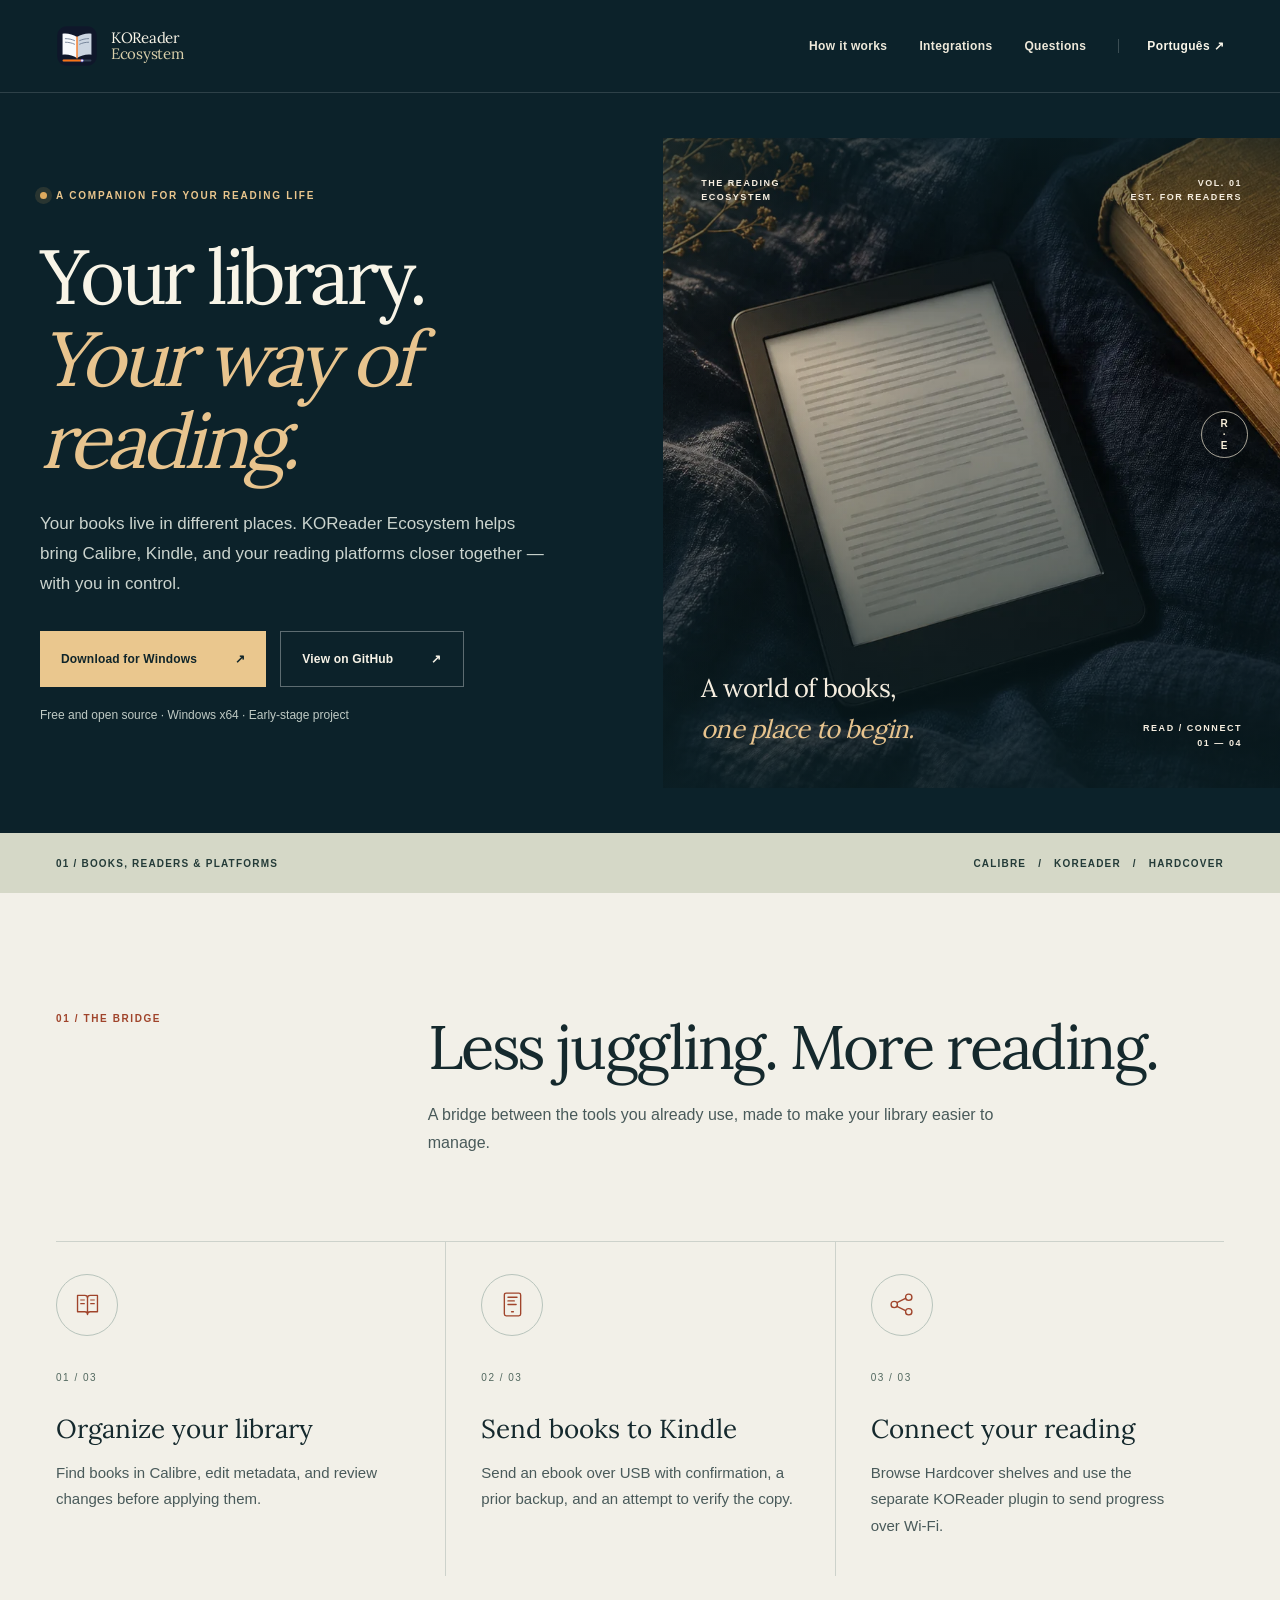
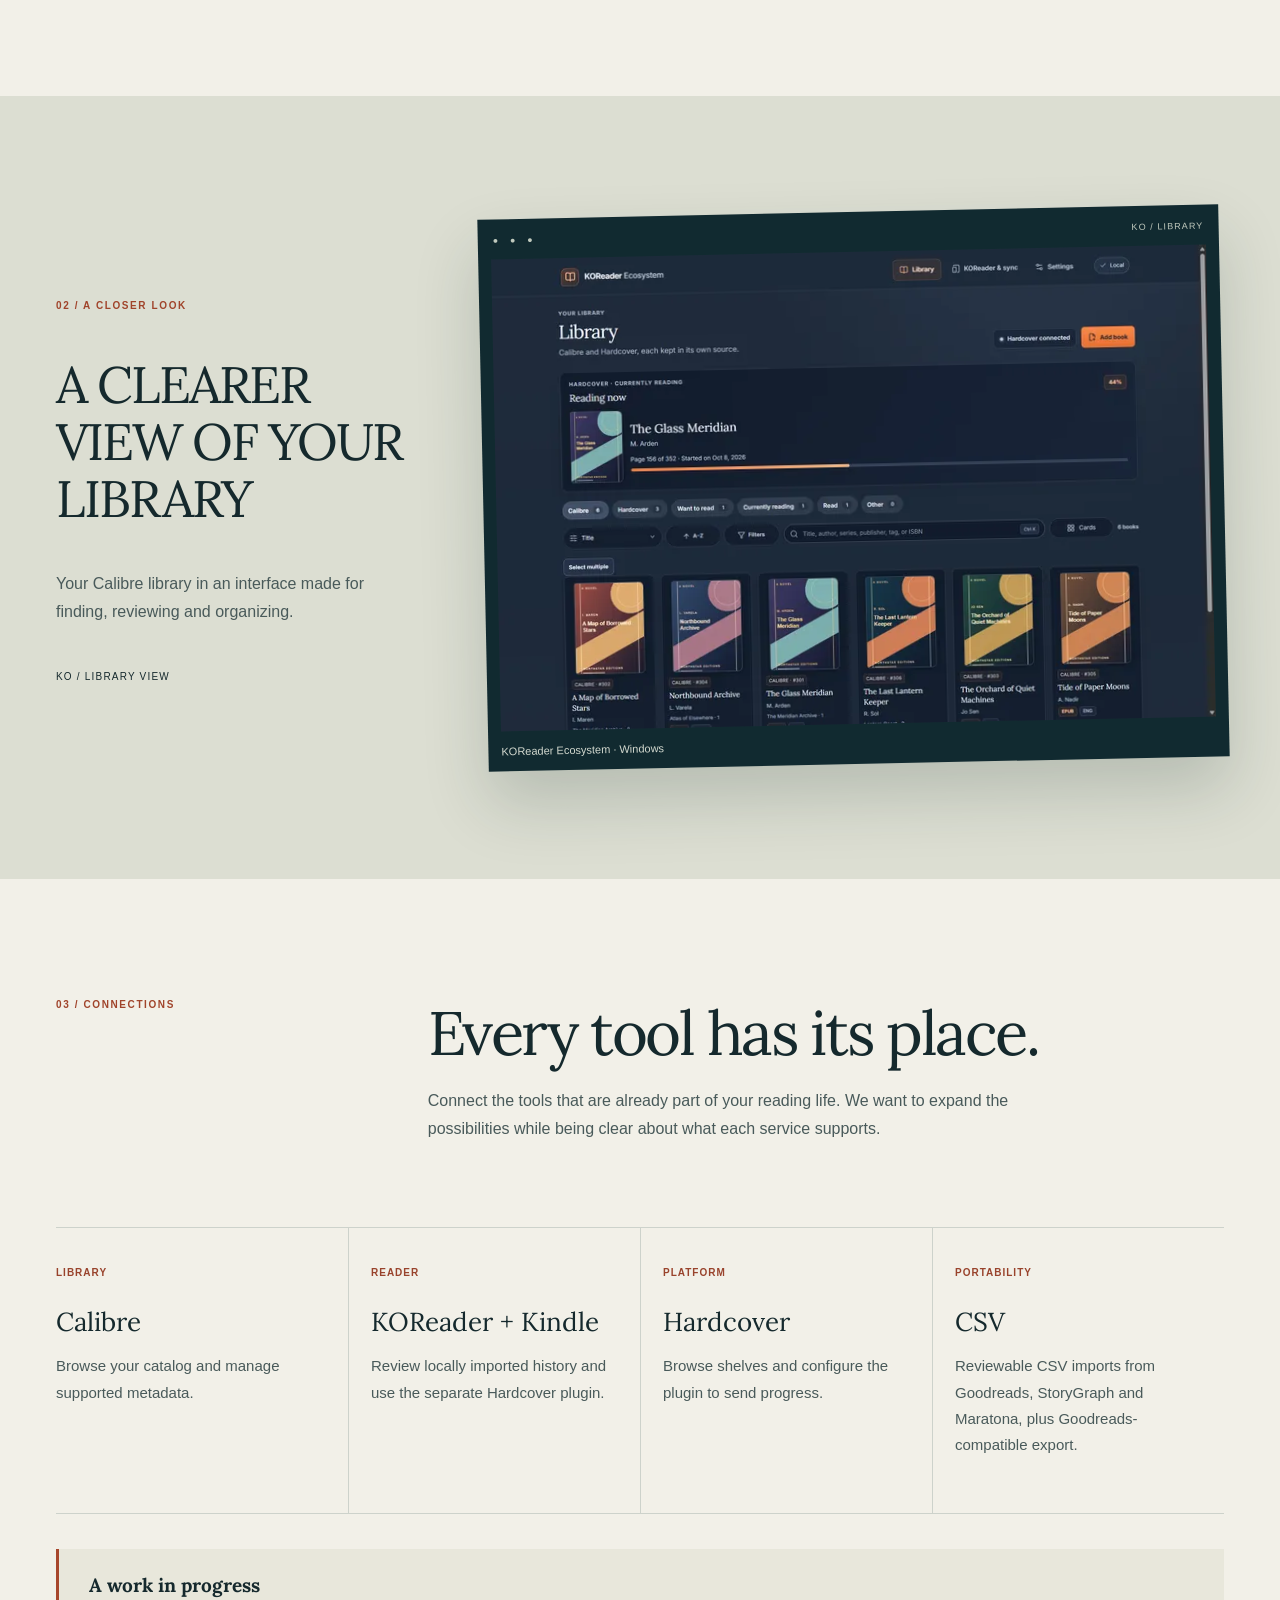
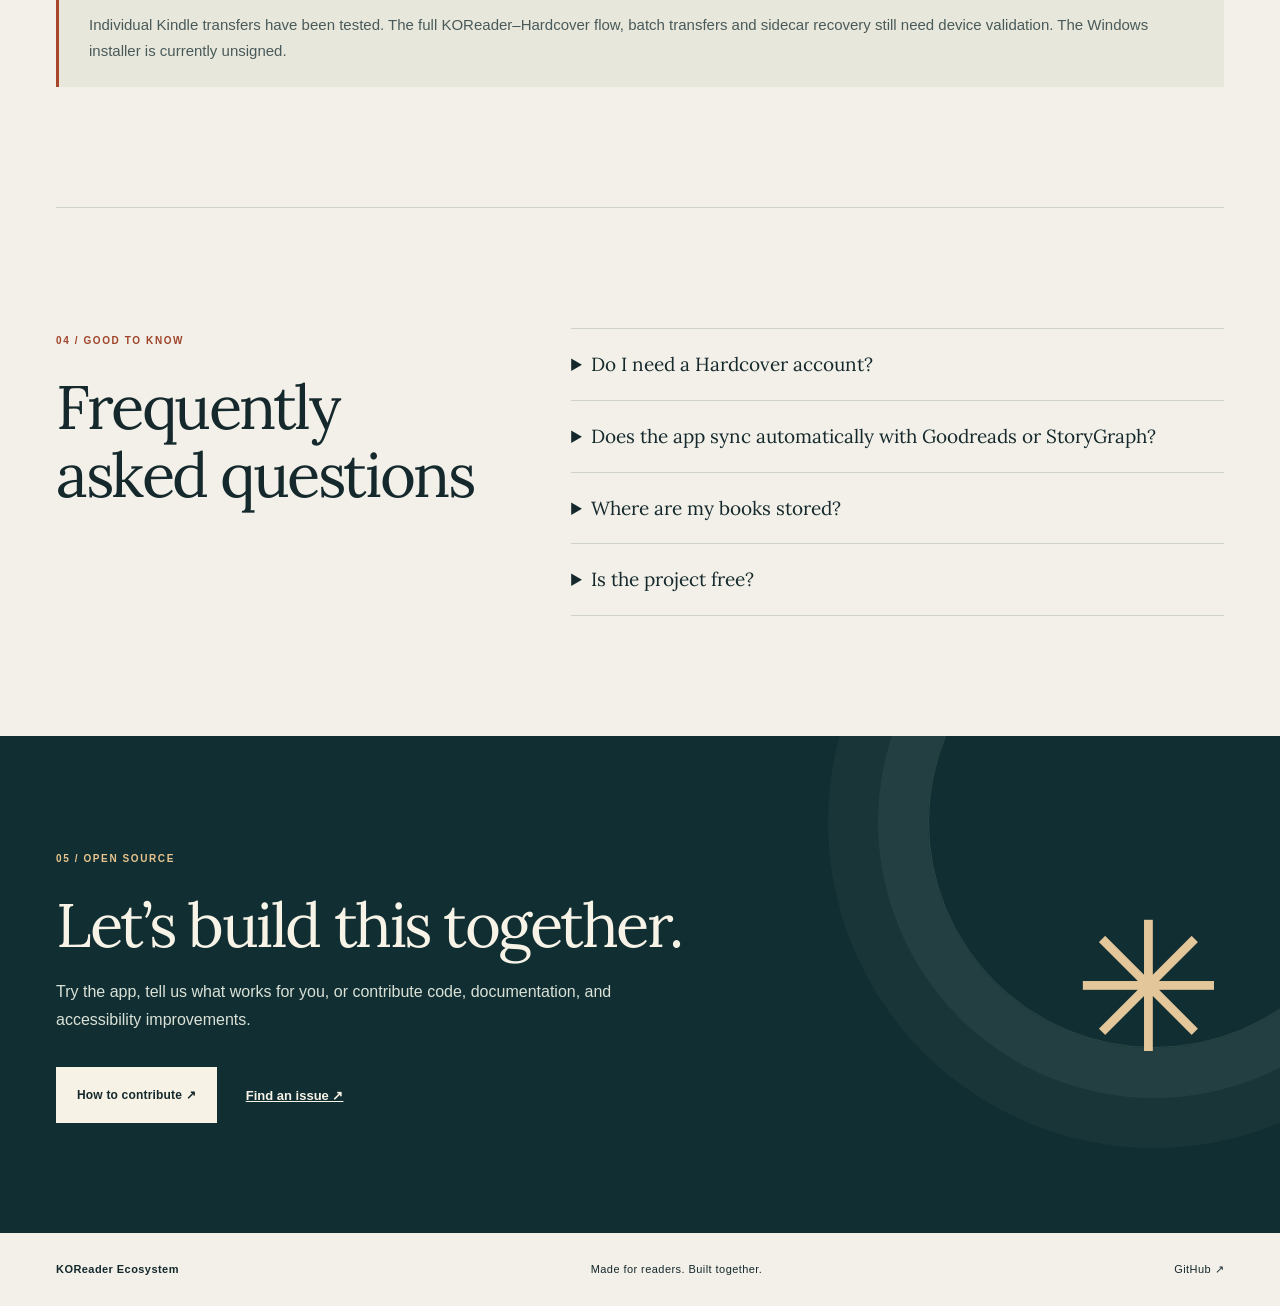
==== commit 1bd9be8b: "fix: improve contrast and image loading" ====
--- a/en/index.html
+++ b/en/index.html
@@ -1,8 +1,8 @@
 <!doctype html>
-<html lang="en"><head><meta charset="utf-8"><meta name="viewport" content="width=device-width, initial-scale=1"><meta name="color-scheme" content="light"><title>Your library. Your way of reading. | KOReader Ecosystem</title><meta name="description" content="An open-source Windows app to organize your Calibre library, send books to Kindle and connect KOReader with Hardcover."><link rel="canonical" href="https://bellussi1.github.io/read-ecosystem/en/"><link rel="alternate" hreflang="pt-BR" href="https://bellussi1.github.io/read-ecosystem/"><link rel="alternate" hreflang="en" href="https://bellussi1.github.io/read-ecosystem/en/"><link rel="alternate" hreflang="x-default" href="https://bellussi1.github.io/read-ecosystem/en/"><meta property="og:type" content="website"><meta property="og:title" content="Your library. Your way of reading. | KOReader Ecosystem"><meta property="og:description" content="An open-source Windows app to organize your Calibre library, send books to Kindle and connect KOReader with Hardcover."><meta property="og:url" content="https://bellussi1.github.io/read-ecosystem/en/"><meta property="og:image" content="https://bellussi1.github.io/read-ecosystem/assets/library-en.png"><meta name="twitter:card" content="summary_large_image"><link rel="icon" href="../assets/icon.svg" type="image/svg+xml"><link rel="alternate icon" href="../assets/icon.ico"><link rel="stylesheet" href="../style.css"><script type="application/ld+json">{"@context": "https://schema.org", "@type": "SoftwareApplication", "name": "KOReader Ecosystem", "applicationCategory": "UtilitiesApplication", "operatingSystem": "Windows", "description": "An open-source Windows app to organize your Calibre library, send books to Kindle and connect KOReader with Hardcover.", "url": "https://bellussi1.github.io/read-ecosystem/en/", "offers": {"@type": "Offer", "price": "0", "priceCurrency": "USD"}}</script></head>
+<html lang="en"><head><meta charset="utf-8"><meta name="viewport" content="width=device-width, initial-scale=1"><meta name="color-scheme" content="light"><title>Your library. Your way of reading. | KOReader Ecosystem</title><meta name="description" content="An open-source Windows app to organize your Calibre library, send books to Kindle and connect KOReader with Hardcover."><link rel="canonical" href="https://bellussi1.github.io/read-ecosystem/en/"><link rel="alternate" hreflang="pt-BR" href="https://bellussi1.github.io/read-ecosystem/"><link rel="alternate" hreflang="en" href="https://bellussi1.github.io/read-ecosystem/en/"><link rel="alternate" hreflang="x-default" href="https://bellussi1.github.io/read-ecosystem/en/"><meta property="og:type" content="website"><meta property="og:title" content="Your library. Your way of reading. | KOReader Ecosystem"><meta property="og:description" content="An open-source Windows app to organize your Calibre library, send books to Kindle and connect KOReader with Hardcover."><meta property="og:url" content="https://bellussi1.github.io/read-ecosystem/en/"><meta property="og:image" content="https://bellussi1.github.io/read-ecosystem/assets/library-en.png"><meta name="twitter:card" content="summary_large_image"><link rel="icon" href="../assets/icon.svg" type="image/svg+xml"><link rel="alternate icon" href="../assets/icon.ico"><link rel="preload" href="../assets/Lora.ttf" as="font" type="font/ttf" crossorigin><link rel="stylesheet" href="../style.css"><script type="application/ld+json">{"@context": "https://schema.org", "@type": "SoftwareApplication", "name": "KOReader Ecosystem", "applicationCategory": "UtilitiesApplication", "operatingSystem": "Windows", "description": "An open-source Windows app to organize your Calibre library, send books to Kindle and connect KOReader with Hardcover.", "url": "https://bellussi1.github.io/read-ecosystem/en/", "offers": {"@type": "Offer", "price": "0", "priceCurrency": "USD"}}</script></head>
 <body><a class="skip" href="#main">Skip to content</a><header class="top"><div class="wrap nav"><a class="brand" href="../" aria-label="KOReader Ecosystem"><img src="../assets/icon.svg" alt="" width="40" height="40"><span>KOReader<br><b>Ecosystem</b></span></a><nav aria-label="Main navigation"><a href="#how">How it works</a><a href="#integrations">Integrations</a><a href="#questions">Questions</a></nav><a class="lang" href="../" hreflang="pt-BR" lang="pt-BR">Português <span aria-hidden="true">↗</span></a></div></header>
 <main id="main"><section class="hero wrap"><div class="hero-copy"><div class="eyebrow"><span class="dot"></span>A COMPANION FOR YOUR READING LIFE</div><h1>Your library.<br><em>Your way of reading.</em></h1><p class="lead">Your books live in different places. KOReader Ecosystem helps bring Calibre, Kindle, and your reading platforms closer together — with you in control.</p><div class="actions"><a class="button primary" href="https://github.com/bellussi1/koreader-ecosystem/releases/latest">Download for Windows <span aria-hidden="true">↗</span></a><a class="button secondary" href="https://github.com/bellussi1/koreader-ecosystem">View on GitHub <span aria-hidden="true">↗</span></a></div><p class="note">Free and open source · Windows x64 · Early-stage project</p></div><div class="hero-art" aria-hidden="true"><div class="art-image"></div><div class="art-wash"></div><div class="art-top"><span>THE READING<br>ECOSYSTEM</span><span>VOL. 01<br>EST. FOR READERS</span></div><div class="art-bottom"><span class="art-quote">A world of books,<br><i>one place to begin.</i></span><span class="art-index">READ / CONNECT<br>01 — 04</span></div><span class="art-stamp">R<br>·<br>E</span></div></section>
 <div class="ribbon"><div class="wrap"><span>01 / BOOKS, READERS & PLATFORMS</span><span>CALIBRE &nbsp; / &nbsp; KOREADER &nbsp; / &nbsp; HARDCOVER</span></div></div><section id="how" class="wrap section"><div class="section-heading"><span class="section-number">01 / THE BRIDGE</span><div><h2>Less juggling. More reading.</h2><p>A bridge between the tools you already use, made to make your library easier to manage.</p></div></div><div class="features"><article><span class="feature-icon"><svg viewBox="0 0 32 32" fill="none" aria-hidden="true"><path d="M5 6h8a3 3 0 0 1 3 3v18a3 3 0 0 0-3-3H5V6Zm22 0h-8a3 3 0 0 0-3 3v18a3 3 0 0 1 3-3h8V6Z" stroke="currentColor" stroke-width="1.5" stroke-linejoin="round"/><path d="M8 11h5m-5 4h5m6-4h5m-5 4h5" stroke="currentColor" stroke-width="1.3"/></svg></span><span class="feature-n">01 / 03</span><h3>Organize your library</h3><p>Find books in Calibre, edit metadata, and review changes before applying them.</p></article><article><span class="feature-icon"><svg viewBox="0 0 32 32" fill="none" aria-hidden="true"><rect x="7" y="3.5" width="18" height="25" rx="2" stroke="currentColor" stroke-width="1.5"/><path d="M11 8h10M11 12h7M11 16h9M15 24h2" stroke="currentColor" stroke-width="1.5" stroke-linecap="round"/></svg></span><span class="feature-n">02 / 03</span><h3>Send books to Kindle</h3><p>Send an ebook over USB with confirmation, a prior backup, and an attempt to verify the copy.</p></article><article><span class="feature-icon"><svg viewBox="0 0 32 32" fill="none" aria-hidden="true"><circle cx="8" cy="16" r="3.5" stroke="currentColor" stroke-width="1.5"/><circle cx="24" cy="8" r="3.5" stroke="currentColor" stroke-width="1.5"/><circle cx="24" cy="24" r="3.5" stroke="currentColor" stroke-width="1.5"/><path d="m11 14 10-5m-10 9 10 5" stroke="currentColor" stroke-width="1.5"/></svg></span><span class="feature-n">03 / 03</span><h3>Connect your reading</h3><p>Browse Hardcover shelves and use the separate KOReader plugin to send progress over Wi-Fi.</p></article></div></section>
-<section class="showcase"><div class="wrap showcase-grid"><div><span class="section-number">02 / A CLOSER LOOK</span><h2>A CLEARER VIEW OF YOUR LIBRARY</h2><p>Your Calibre library in an interface made for finding, reviewing and organizing.</p><span class="tiny">KO / LIBRARY VIEW</span></div><figure><div class="window-chrome" aria-hidden="true"><span>● &nbsp; ● &nbsp; ●</span><span>KO / LIBRARY</span></div><img src="../assets/library-en.png" alt="Calibre library screen with fictional books, search, filters and organization controls." width="1440" height="949" loading="lazy"><figcaption>KOReader Ecosystem · Windows</figcaption></figure></div></section>
+<section class="showcase"><div class="wrap showcase-grid"><div><span class="section-number">02 / A CLOSER LOOK</span><h2>A CLEARER VIEW OF YOUR LIBRARY</h2><p>Your Calibre library in an interface made for finding, reviewing and organizing.</p><span class="tiny">KO / LIBRARY VIEW</span></div><figure><div class="window-chrome" aria-hidden="true"><span>● &nbsp; ● &nbsp; ●</span><span>KO / LIBRARY</span></div><img src="../assets/library-en.webp" srcset="../assets/library-en-small.webp 720w, ../assets/library-en.webp 1440w" sizes="(max-width: 800px) calc(100vw - 60px), 800px" alt="Calibre library screen with fictional books, search, filters and organization controls." width="1440" height="949" loading="lazy"><figcaption>KOReader Ecosystem · Windows</figcaption></figure></div></section>
 <section id="integrations" class="wrap section"><div class="section-heading"><span class="section-number">03 / CONNECTIONS</span><div><h2>Every tool has its place.</h2><p>Connect the tools that are already part of your reading life. We want to expand the possibilities while being clear about what each service supports.</p></div></div><div class="integrations"><article><span>LIBRARY</span><h3>Calibre</h3><p>Browse your catalog and manage supported metadata.</p></article><article><span>READER</span><h3>KOReader + Kindle</h3><p>Review locally imported history and use the separate Hardcover plugin.</p></article><article><span>PLATFORM</span><h3>Hardcover</h3><p>Browse shelves and configure the plugin to send progress.</p></article><article><span>PORTABILITY</span><h3>CSV</h3><p>Reviewable CSV imports from Goodreads, StoryGraph and Maratona, plus Goodreads-compatible export.</p></article></div><aside class="honesty"><strong>A work in progress</strong><p>Individual Kindle transfers have been tested. The full KOReader–Hardcover flow, batch transfers and sidecar recovery still need device validation. The Windows installer is currently unsigned.</p></aside></section>
 <section id="questions" class="faq wrap section"><div><span class="section-number">04 / GOOD TO KNOW</span><h2>Frequently asked questions</h2></div><div><details><summary>Do I need a Hardcover account?</summary><p>Not to browse and organize your Calibre library. An account is needed only for features that use Hardcover.</p></details><details><summary>Does the app sync automatically with Goodreads or StoryGraph?</summary><p>No. Reviewable CSV import is available; direct synchronization with those services is not currently supported.</p></details><details><summary>Where are my books stored?</summary><p>Your files remain in your Calibre library. The app accesses your local library and can send an ebook to a Kindle connected over USB.</p></details><details><summary>Is the project free?</summary><p>Yes. KOReader Ecosystem is open source under the MIT license.</p></details></div></section><section class="join"><div class="wrap join-inner"><div><span class="section-number">05 / OPEN SOURCE</span><h2>Let’s build this together.</h2><p>Try the app, tell us what works for you, or contribute code, documentation, and accessibility improvements.</p><div class="actions"><a class="button light" href="https://github.com/bellussi1/koreader-ecosystem/blob/main/CONTRIBUTING.md">How to contribute ↗</a><a class="text-link" href="https://github.com/bellussi1/koreader-ecosystem/issues">Find an issue ↗</a></div></div><span class="join-mark" aria-hidden="true">✳</span></div></section></main><footer><div class="wrap footer"><span>KOReader Ecosystem</span><span>Made for readers. Built together.</span><a href="https://github.com/bellussi1/koreader-ecosystem">GitHub ↗</a></div></footer></body></html>
--- a/style.css
+++ b/style.css
@@ -3,10 +3,11 @@
 /* Editorial reading room — typography, composition, and motion. */
 @font-face{font-family:ReadingSerif;src:url('./assets/Lora.ttf') format('truetype');font-style:normal;font-weight:400 700;font-display:swap}
 :root{--paper:#f2f0e8;--ink:#15292d;--muted:#495a5a;--orange:#a9482a;--line:#cdd2cb;--dark:#0c222a;--ease-out:cubic-bezier(.23,1,.32,1)}
-body{background:var(--paper);font-family:ReadingSerif,Georgia,serif}.wrap{width:min(1280px,calc(100% - 112px))}.top{position:relative;background:var(--dark);color:#f9f5e8;border-bottom:1px solid #ffffff24;z-index:2}.nav{min-height:92px}.brand{gap:13px;font-size:15px;letter-spacing:-.02em}.brand img{width:42px;height:42px}.brand b{color:#d9cfaa}.nav nav a,.lang{font-size:12px;letter-spacing:.03em}.nav nav a{color:#eee9da}.nav nav a:hover,.lang:hover{color:#f5c58e}.lang{border-color:#ffffff32}.hero{width:100%;max-width:none;position:relative;min-height:min(740px,calc(100vh - 92px));display:grid;grid-template-columns:minmax(0,1fr) minmax(0,.93fr);gap:0;padding:0;background:#0c222a;color:#f8f4e7;overflow:hidden}.hero-copy{align-self:center;padding:80px max(40px,calc((100vw - 1280px)/2));padding-right:40px;position:relative;z-index:1}.eyebrow{color:#eac68d;font-size:10px;letter-spacing:.18em}.dot{background:#dda95e;width:7px;height:7px;box-shadow:0 0 0 5px #dda95e24}.hero h1{font-size:clamp(52px,6vw,86px);line-height:1.07;letter-spacing:-.055em;margin:34px 0 28px;max-width:760px}.hero h1 em{color:#e8c48e}.lead{color:#cbd4ce;font-family:'Trebuchet MS',sans-serif;font-size:17px;line-height:1.75;max-width:515px}.actions{gap:14px;margin-top:33px}.button{min-height:56px;padding:17px 21px;gap:38px;font-size:12px;letter-spacing:.015em;transition:transform 160ms var(--ease-out),background-color 160ms ease,color 160ms ease}.primary{background:#eac78e;color:#10252a}.secondary{color:#f7f3e7;border-color:#ffffff55}.secondary:hover{background:#ffffff12}.note{color:#bfcac4;line-height:1.5}.hero-art{width:100%;max-width:none;aspect-ratio:auto;min-height:650px;padding:38px;isolation:isolate;background:#162e32;color:#f6eee0;overflow:hidden}.art-image{position:absolute;inset:-8%;z-index:-2;background:#253c3c url('./assets/reading-hero.webp') center 46%/cover no-repeat}.art-wash{position:absolute;inset:0;z-index:-1;background:linear-gradient(180deg,#0a2229aa 0%,transparent 35%,#0b2228b8 100%),linear-gradient(90deg,#0c222a4d,transparent 30%)}.art-top,.art-bottom{position:relative;z-index:1;font-size:9px;letter-spacing:.17em;line-height:1.6}.art-top span:last-child{text-align:right}.art-bottom{align-items:end}.art-quote{font-family:ReadingSerif,Georgia,serif;font-size:clamp(19px,2vw,28px);letter-spacing:-.03em;font-weight:400}.art-quote i{color:#e8c48e}.art-index{text-align:right}.art-stamp{position:absolute;right:32px;top:42%;font:700 10px/1.1 'Trebuchet MS',sans-serif;color:#f8efd9;border:1px solid #f8efd9aa;border-radius:50%;width:47px;height:47px;display:grid;place-content:center;text-align:center;letter-spacing:.08em}.ribbon{background:#d5d8c7;color:#243b38}.ribbon .wrap{min-height:60px}.section{padding:120px 0}.section-heading{grid-template-columns:1fr 2.4fr;gap:40px;margin-bottom:68px}.section-number{color:#a0442b;font-size:10px;letter-spacing:.16em}.section-heading h2,.faq h2,.join h2{font-family:ReadingSerif,Georgia,serif;font-size:clamp(40px,4.8vw,66px);line-height:1.1;max-width:780px}.section-heading p,.showcase p,.join p{font:16px/1.75 'Trebuchet MS',sans-serif}.features{gap:0}.features article{padding:32px 35px 22px 0}.features article+article{padding-left:35px}.feature-icon{display:inline-grid;place-items:center;width:62px;height:62px;border:1px solid #b8c4bc;border-radius:50%;color:#a0442b;margin-bottom:36px}.feature-icon svg{width:29px;height:29px}.feature-n{display:block;color:#6c7f77;font-size:10px;letter-spacing:.15em}.features h3,.integrations h3{font-size:26px;line-height:1.25}.features p,.integrations p,.faq details p{font:15px/1.75 'Trebuchet MS',sans-serif;color:var(--muted)}.showcase{background:#dcded2;padding:116px 0;overflow:hidden}.showcase-grid{grid-template-columns:.75fr 1.6fr;gap:80px}.showcase h2{font-size:clamp(34px,4vw,55px);line-height:1.12;text-transform:none}.showcase figure{background:#112a30;padding:13px 13px 0;box-shadow:0 32px 65px #142e2d30;transform:rotate(-1.2deg)}.showcase figure img{box-shadow:none}.window-chrome{display:flex;justify-content:space-between;padding:3px 2px 14px;color:#c1cabe;font:9px 'Trebuchet MS',sans-serif;letter-spacing:.12em}.showcase figcaption{color:#d3d9cf;margin:0;padding:14px 0}.integrations article>span{color:#99432c}.integrations article{padding-top:32px;padding-bottom:40px}.integrations h3{margin-top:26px}.honesty{background:#e8e7db;border-left:3px solid #a7462b;padding:24px 30px;max-width:none}.honesty strong{font-size:19px}.honesty p{font:15px/1.7 'Trebuchet MS',sans-serif;margin-bottom:0}.faq{gap:80px}.faq summary{padding-right:20px}.join{position:relative;overflow:hidden;padding:110px 0;background:#112e32}.join:before{content:'';position:absolute;width:450px;height:450px;border:1px solid #c2d1b826;border-radius:50%;right:-100px;top:-140px;box-shadow:0 0 0 50px #c2d1b810,0 0 0 100px #c2d1b80b}.join .section-number{color:#e8c48e}.join p{color:#dae2d7}.join-mark{position:relative;font-size:180px;color:#e4c69b;font-weight:400}.footer{font-size:11px;letter-spacing:.04em}.footer>span:first-child{font-weight:700}.skip:focus{color:#10252a}
+body{background:var(--paper);font-family:ReadingSerif,Georgia,serif}.wrap{width:min(1280px,calc(100% - 112px))}.top{position:relative;background:var(--dark);color:#f9f5e8;border-bottom:1px solid #ffffff24;z-index:2}.nav{min-height:92px}.brand{gap:13px;font-size:15px;letter-spacing:-.02em}.brand img{width:42px;height:42px}.brand b{color:#d9cfaa}.nav nav a,.lang{font-size:12px;letter-spacing:.03em}.nav nav a{color:#eee9da}.nav nav a:hover,.lang:hover{color:#f5c58e}.lang{border-color:#ffffff32}.hero{width:100%;max-width:none;position:relative;min-height:min(740px,calc(100vh - 92px));display:grid;grid-template-columns:minmax(0,1fr) minmax(0,.93fr);gap:0;padding:0;background:#0c222a;color:#f8f4e7;overflow:hidden}.hero-copy{align-self:center;padding:80px max(40px,calc((100vw - 1280px)/2));padding-right:40px;position:relative;z-index:1}.eyebrow{color:#eac68d;font-size:10px;letter-spacing:.18em}.dot{background:#dda95e;width:7px;height:7px;box-shadow:0 0 0 5px #dda95e24}.hero h1{font-size:clamp(52px,6vw,86px);line-height:1.07;letter-spacing:-.055em;margin:34px 0 28px;max-width:760px}.hero h1 em{color:#e8c48e}.lead{color:#cbd4ce;font-family:'Trebuchet MS',sans-serif;font-size:17px;line-height:1.75;max-width:515px}.actions{gap:14px;margin-top:33px}.button{min-height:56px;padding:17px 21px;gap:38px;font-size:12px;letter-spacing:.015em;transition:transform 160ms var(--ease-out),background-color 160ms ease,color 160ms ease}.primary{background:#eac78e;color:#10252a}.secondary{color:#f7f3e7;border-color:#ffffff55}.secondary:hover{background:#ffffff12}.note{color:#bfcac4;line-height:1.5}.hero-art{width:100%;max-width:none;aspect-ratio:auto;min-height:650px;padding:38px;isolation:isolate;background:#162e32;color:#f6eee0;overflow:hidden}.art-image{position:absolute;inset:-8%;z-index:-2;background:#253c3c url('./assets/reading-hero.webp') center 46%/cover no-repeat}.art-wash{position:absolute;inset:0;z-index:-1;background:linear-gradient(180deg,#0a2229aa 0%,transparent 35%,#0b2228b8 100%),linear-gradient(90deg,#0c222a4d,transparent 30%)}.art-top,.art-bottom{position:relative;z-index:1;font-size:9px;letter-spacing:.17em;line-height:1.6}.art-top span:last-child{text-align:right}.art-bottom{align-items:end}.art-quote{font-family:ReadingSerif,Georgia,serif;font-size:clamp(19px,2vw,28px);letter-spacing:-.03em;font-weight:400}.art-quote i{color:#e8c48e}.art-index{text-align:right}.art-stamp{position:absolute;right:32px;top:42%;font:700 10px/1.1 'Trebuchet MS',sans-serif;color:#f8efd9;border:1px solid #f8efd9aa;border-radius:50%;width:47px;height:47px;display:grid;place-content:center;text-align:center;letter-spacing:.08em}.ribbon{background:#d5d8c7;color:#243b38}.ribbon .wrap{min-height:60px}.section{padding:120px 0}.section-heading{grid-template-columns:1fr 2.4fr;gap:40px;margin-bottom:68px}.section-number{color:#a0442b;font-size:10px;letter-spacing:.16em}.section-heading h2,.faq h2,.join h2{font-family:ReadingSerif,Georgia,serif;font-size:clamp(40px,4.8vw,66px);line-height:1.1;max-width:780px}.section-heading p,.showcase p,.join p{font:16px/1.75 'Trebuchet MS',sans-serif}.features{gap:0}.features article{padding:32px 35px 22px 0}.features article+article{padding-left:35px}.feature-icon{display:inline-grid;place-items:center;width:62px;height:62px;border:1px solid #b8c4bc;border-radius:50%;color:#a0442b;margin-bottom:36px}.feature-icon svg{width:29px;height:29px}.feature-n{display:block;color:#52685f;font-size:10px;letter-spacing:.15em}.features h3,.integrations h3{font-size:26px;line-height:1.25}.features p,.integrations p,.faq details p{font:15px/1.75 'Trebuchet MS',sans-serif;color:var(--muted)}.showcase{background:#dcded2;padding:116px 0;overflow:hidden}.showcase-grid{grid-template-columns:.75fr 1.6fr;gap:80px}.showcase h2{font-size:clamp(34px,4vw,55px);line-height:1.12;text-transform:none}.showcase figure{background:#112a30;padding:13px 13px 0;box-shadow:0 32px 65px #142e2d30;transform:rotate(-1.2deg)}.showcase figure img{box-shadow:none}.window-chrome{display:flex;justify-content:space-between;padding:3px 2px 14px;color:#c1cabe;font:9px 'Trebuchet MS',sans-serif;letter-spacing:.12em}.showcase figcaption{color:#d3d9cf;margin:0;padding:14px 0}.integrations article>span{color:#99432c}.integrations article{padding-top:32px;padding-bottom:40px}.integrations h3{margin-top:26px}.honesty{background:#e8e7db;border-left:3px solid #a7462b;padding:24px 30px;max-width:none}.honesty strong{font-size:19px}.honesty p{font:15px/1.7 'Trebuchet MS',sans-serif;margin-bottom:0}.faq{gap:80px}.faq summary{padding-right:20px}.join{position:relative;overflow:hidden;padding:110px 0;background:#112e32}.join:before{content:'';position:absolute;width:450px;height:450px;border:1px solid #c2d1b826;border-radius:50%;right:-100px;top:-140px;box-shadow:0 0 0 50px #c2d1b810,0 0 0 100px #c2d1b80b}.join .section-number{color:#e8c48e}.join p{color:#dae2d7}.join-mark{position:relative;font-size:180px;color:#e4c69b;font-weight:400}.footer{font-size:11px;letter-spacing:.04em}.footer>span:first-child{font-weight:700}.skip:focus{color:#10252a}
 @media(hover:hover) and (pointer:fine){.button:hover{transform:translateY(-3px);filter:none}.primary:hover{background:#f4dba8}.light:hover{background:#fff}.features article:hover .feature-icon{transform:rotate(-9deg);background:#e4e6db}.feature-icon{transition:transform 220ms var(--ease-out),background-color 220ms ease}}
 @supports ((animation-timeline:view()) and (animation-range:entry 0% exit 100%)){@media(prefers-reduced-motion:no-preference){.art-image{animation:hero-drift linear both;animation-timeline:view();animation-range:entry 0% exit 100%}.showcase figure{animation:showcase-drift linear both;animation-timeline:view();animation-range:entry 0% exit 100%}}}
 @keyframes hero-drift{from{transform:translateY(-4%)}to{transform:translateY(4%)}}@keyframes showcase-drift{from{transform:translateY(18px) rotate(-1.2deg)}to{transform:translateY(-18px) rotate(-1.2deg)}}
 @media(max-width:800px){.wrap{width:calc(100% - 40px)}.nav{min-height:76px}.hero{width:100%;grid-template-columns:1fr}.hero-copy{padding:70px 25px 56px}.hero h1{font-size:clamp(49px,10vw,74px)}.hero-art{width:100%;min-height:450px;max-width:none;padding:28px}.section{padding:76px 0}.section-heading{grid-template-columns:1fr;gap:18px;margin-bottom:36px}.features article+article{padding-left:0}.feature-icon{margin-bottom:18px}.showcase{padding:76px 0}.showcase-grid{grid-template-columns:1fr;gap:35px}.faq{grid-template-columns:1fr;gap:26px}.join{padding:76px 0}.join-mark{font-size:95px}}
 @media(max-width:430px){.hero-copy{padding-left:20px;padding-right:20px}.hero h1{font-size:49px}.hero-art{min-height:390px}.art-quote{font-size:19px}.hero .button{width:100%}.section{padding:65px 0}.join-mark{display:none}}
 @media(prefers-reduced-motion:reduce){html{scroll-behavior:auto}.art-image,.showcase figure{animation:none!important;transform:none!important}.button,.feature-icon{transition:none!important}}
+@media(max-width:800px){.nav{flex-wrap:wrap;padding-top:14px;row-gap:12px}.nav nav{display:flex;order:3;flex:1 0 100%;margin:0;gap:24px;overflow-x:auto;padding:0 0 15px}.nav nav a{white-space:nowrap}.lang{margin-left:auto}}
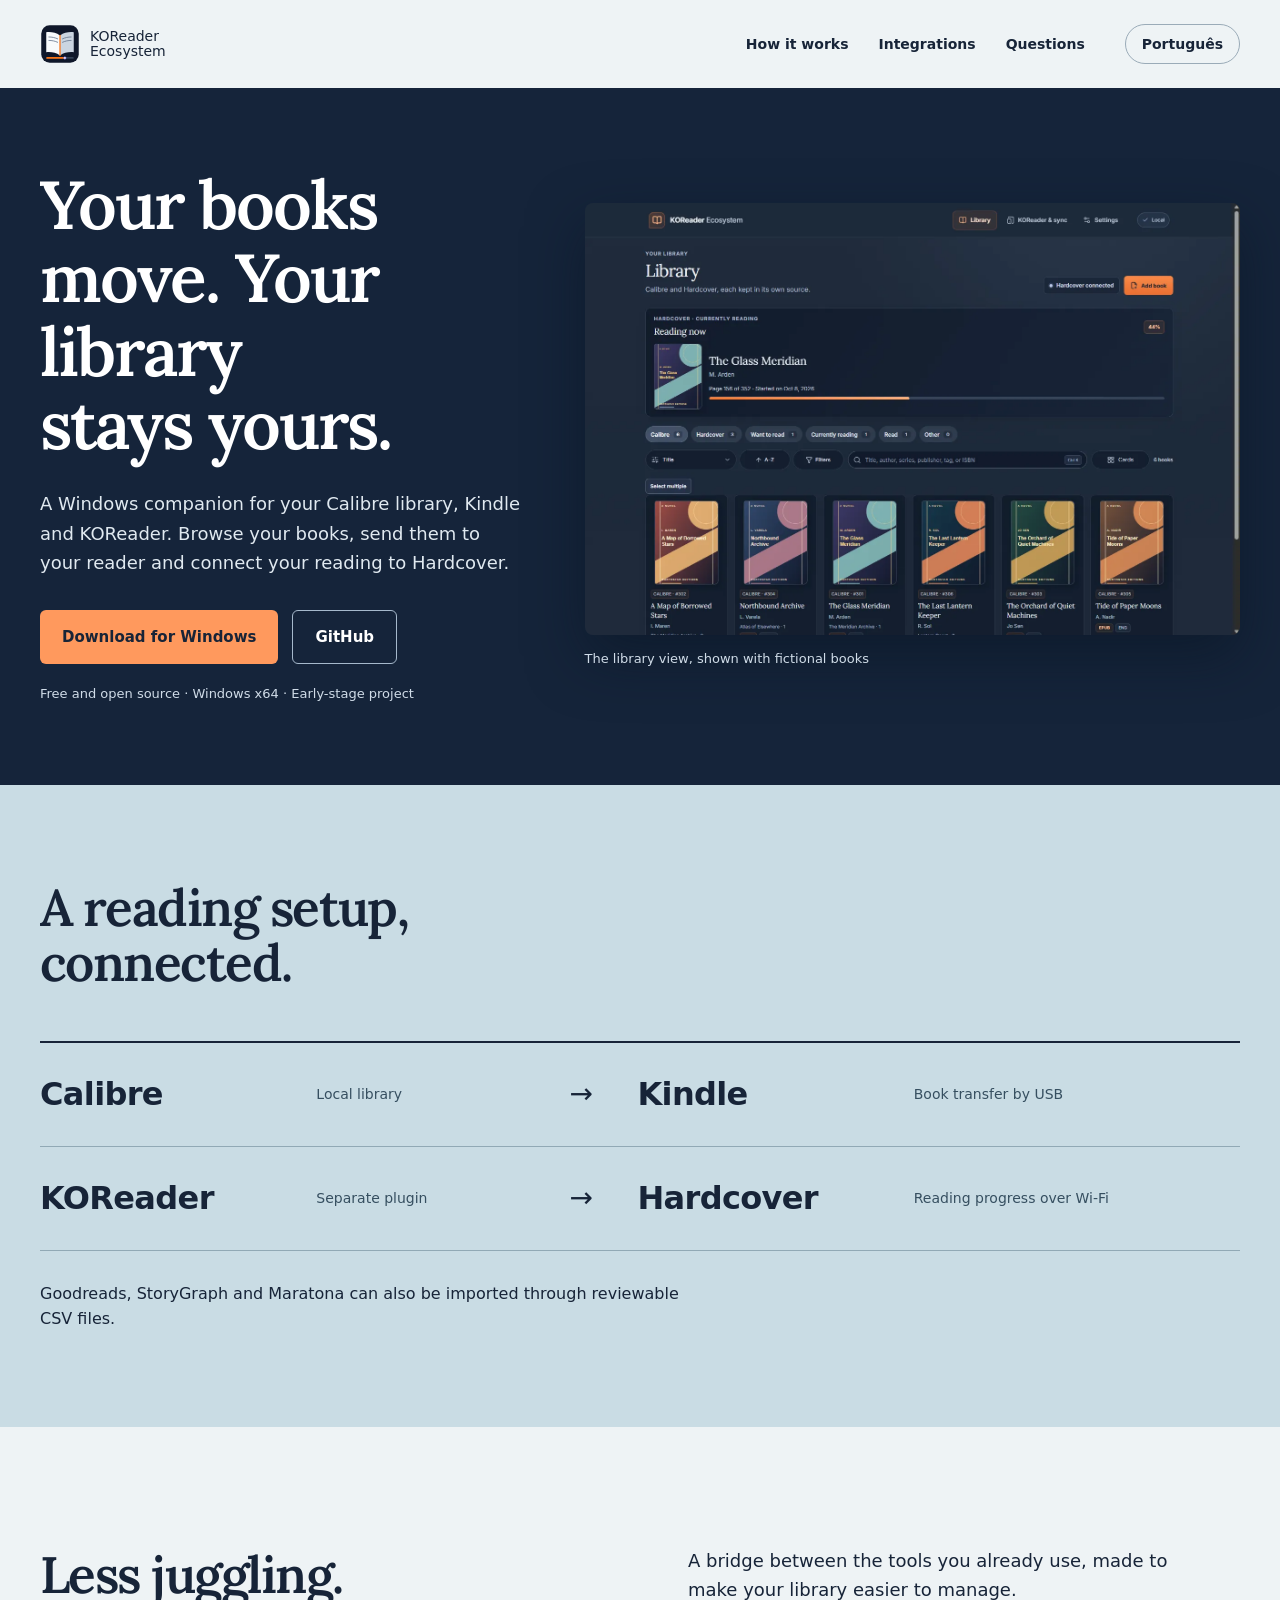
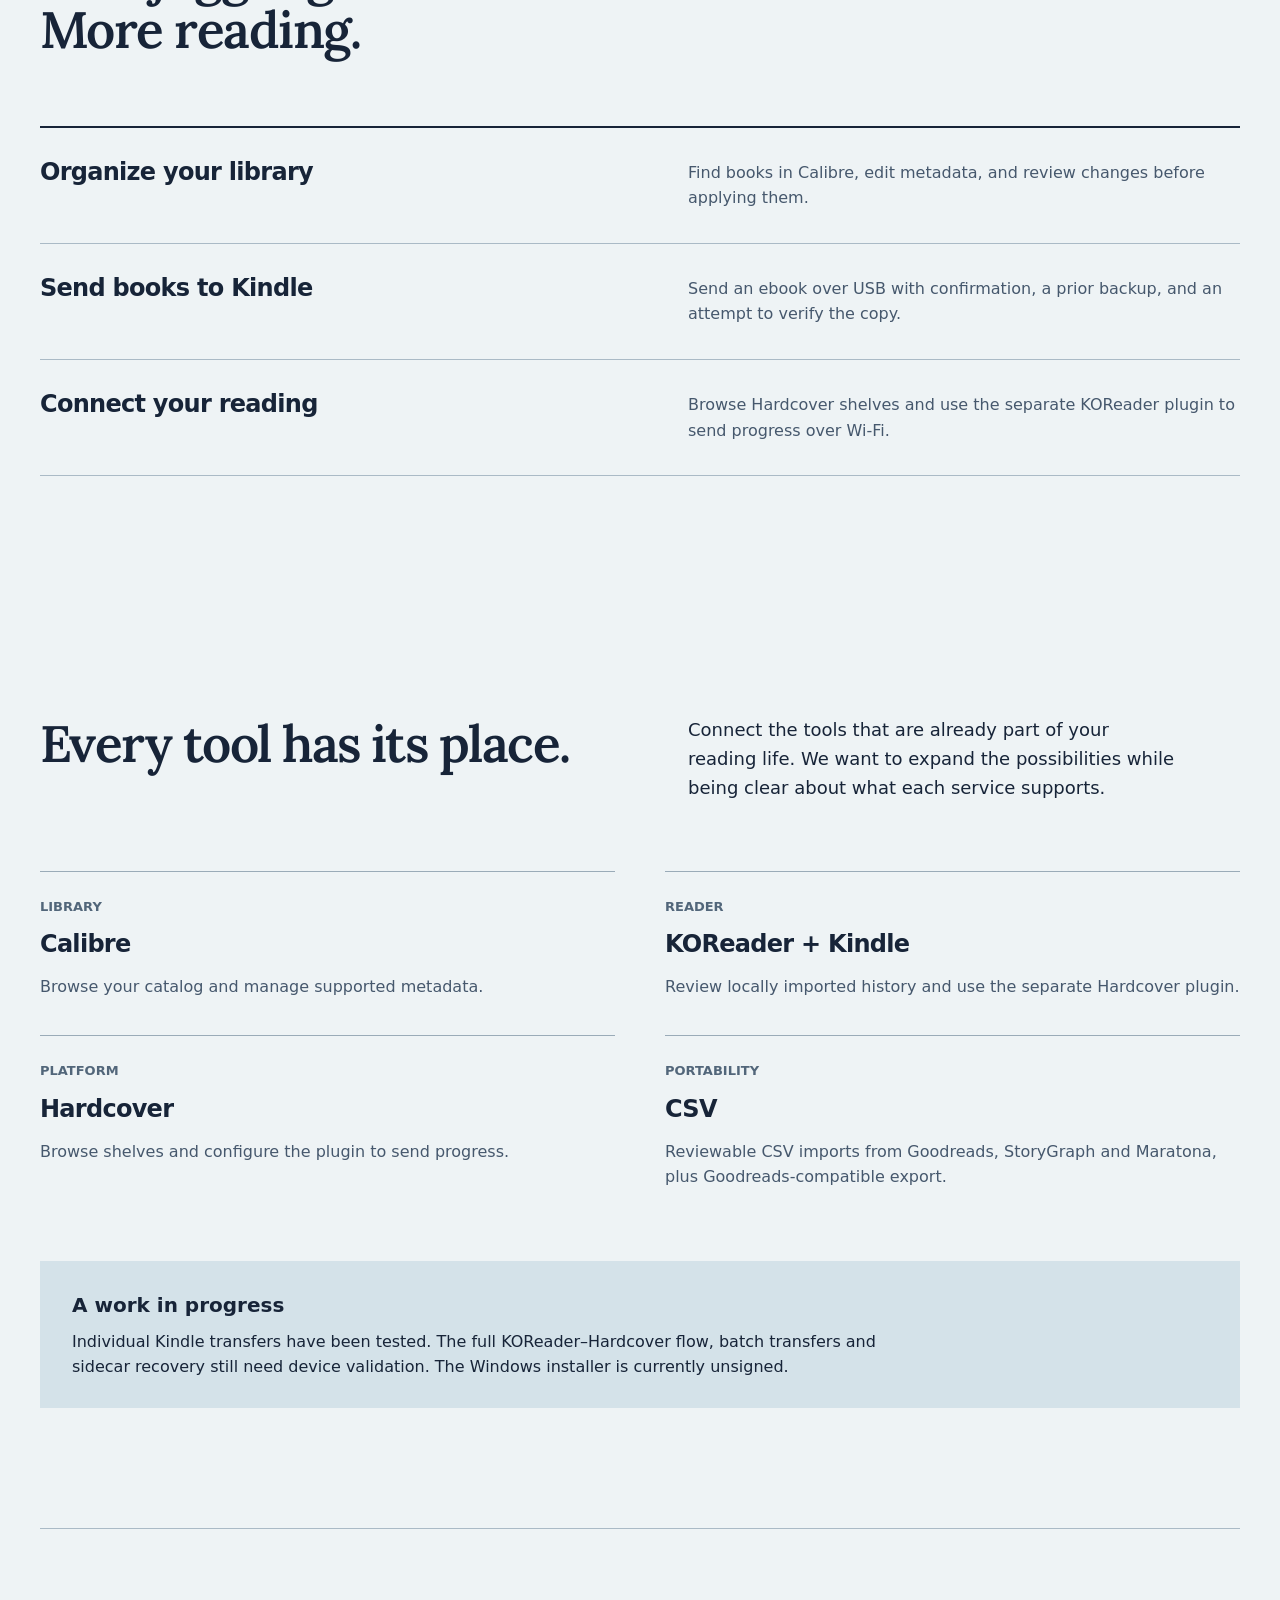
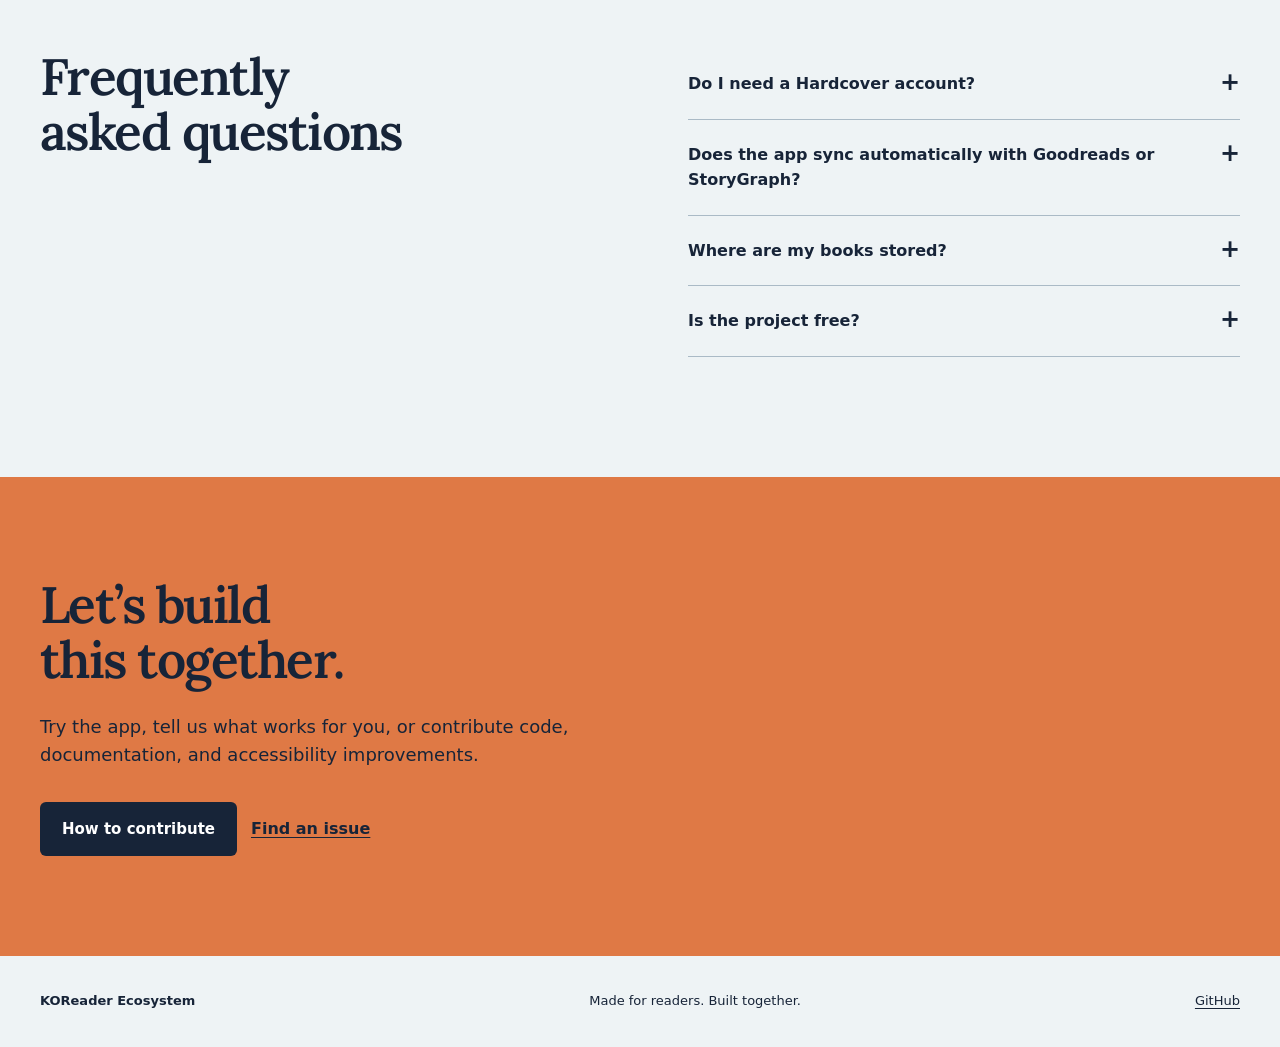
==== commit b6a851bc: "Redesign site around reading connections" ====
--- a/en/index.html
+++ b/en/index.html
@@ -1,8 +1,8 @@
 <!doctype html>
-<html lang="en"><head><meta charset="utf-8"><meta name="viewport" content="width=device-width, initial-scale=1"><meta name="color-scheme" content="light"><title>Your library. Your way of reading. | KOReader Ecosystem</title><meta name="description" content="An open-source Windows app to organize your Calibre library, send books to Kindle and connect KOReader with Hardcover."><link rel="canonical" href="https://bellussi1.github.io/read-ecosystem/en/"><link rel="alternate" hreflang="pt-BR" href="https://bellussi1.github.io/read-ecosystem/"><link rel="alternate" hreflang="en" href="https://bellussi1.github.io/read-ecosystem/en/"><link rel="alternate" hreflang="x-default" href="https://bellussi1.github.io/read-ecosystem/en/"><meta property="og:type" content="website"><meta property="og:title" content="Your library. Your way of reading. | KOReader Ecosystem"><meta property="og:description" content="An open-source Windows app to organize your Calibre library, send books to Kindle and connect KOReader with Hardcover."><meta property="og:url" content="https://bellussi1.github.io/read-ecosystem/en/"><meta property="og:image" content="https://bellussi1.github.io/read-ecosystem/assets/library-en.png"><meta name="twitter:card" content="summary_large_image"><link rel="icon" href="../assets/icon.svg" type="image/svg+xml"><link rel="alternate icon" href="../assets/icon.ico"><link rel="preload" href="../assets/Lora.ttf" as="font" type="font/ttf" crossorigin><link rel="stylesheet" href="../style.css"><script type="application/ld+json">{"@context": "https://schema.org", "@type": "SoftwareApplication", "name": "KOReader Ecosystem", "applicationCategory": "UtilitiesApplication", "operatingSystem": "Windows", "description": "An open-source Windows app to organize your Calibre library, send books to Kindle and connect KOReader with Hardcover.", "url": "https://bellussi1.github.io/read-ecosystem/en/", "offers": {"@type": "Offer", "price": "0", "priceCurrency": "USD"}}</script></head>
-<body><a class="skip" href="#main">Skip to content</a><header class="top"><div class="wrap nav"><a class="brand" href="../" aria-label="KOReader Ecosystem"><img src="../assets/icon.svg" alt="" width="40" height="40"><span>KOReader<br><b>Ecosystem</b></span></a><nav aria-label="Main navigation"><a href="#how">How it works</a><a href="#integrations">Integrations</a><a href="#questions">Questions</a></nav><a class="lang" href="../" hreflang="pt-BR" lang="pt-BR">Português <span aria-hidden="true">↗</span></a></div></header>
-<main id="main"><section class="hero wrap"><div class="hero-copy"><div class="eyebrow"><span class="dot"></span>A COMPANION FOR YOUR READING LIFE</div><h1>Your library.<br><em>Your way of reading.</em></h1><p class="lead">Your books live in different places. KOReader Ecosystem helps bring Calibre, Kindle, and your reading platforms closer together — with you in control.</p><div class="actions"><a class="button primary" href="https://github.com/bellussi1/koreader-ecosystem/releases/latest">Download for Windows <span aria-hidden="true">↗</span></a><a class="button secondary" href="https://github.com/bellussi1/koreader-ecosystem">View on GitHub <span aria-hidden="true">↗</span></a></div><p class="note">Free and open source · Windows x64 · Early-stage project</p></div><div class="hero-art" aria-hidden="true"><div class="art-image"></div><div class="art-wash"></div><div class="art-top"><span>THE READING<br>ECOSYSTEM</span><span>VOL. 01<br>EST. FOR READERS</span></div><div class="art-bottom"><span class="art-quote">A world of books,<br><i>one place to begin.</i></span><span class="art-index">READ / CONNECT<br>01 — 04</span></div><span class="art-stamp">R<br>·<br>E</span></div></section>
-<div class="ribbon"><div class="wrap"><span>01 / BOOKS, READERS & PLATFORMS</span><span>CALIBRE &nbsp; / &nbsp; KOREADER &nbsp; / &nbsp; HARDCOVER</span></div></div><section id="how" class="wrap section"><div class="section-heading"><span class="section-number">01 / THE BRIDGE</span><div><h2>Less juggling. More reading.</h2><p>A bridge between the tools you already use, made to make your library easier to manage.</p></div></div><div class="features"><article><span class="feature-icon"><svg viewBox="0 0 32 32" fill="none" aria-hidden="true"><path d="M5 6h8a3 3 0 0 1 3 3v18a3 3 0 0 0-3-3H5V6Zm22 0h-8a3 3 0 0 0-3 3v18a3 3 0 0 1 3-3h8V6Z" stroke="currentColor" stroke-width="1.5" stroke-linejoin="round"/><path d="M8 11h5m-5 4h5m6-4h5m-5 4h5" stroke="currentColor" stroke-width="1.3"/></svg></span><span class="feature-n">01 / 03</span><h3>Organize your library</h3><p>Find books in Calibre, edit metadata, and review changes before applying them.</p></article><article><span class="feature-icon"><svg viewBox="0 0 32 32" fill="none" aria-hidden="true"><rect x="7" y="3.5" width="18" height="25" rx="2" stroke="currentColor" stroke-width="1.5"/><path d="M11 8h10M11 12h7M11 16h9M15 24h2" stroke="currentColor" stroke-width="1.5" stroke-linecap="round"/></svg></span><span class="feature-n">02 / 03</span><h3>Send books to Kindle</h3><p>Send an ebook over USB with confirmation, a prior backup, and an attempt to verify the copy.</p></article><article><span class="feature-icon"><svg viewBox="0 0 32 32" fill="none" aria-hidden="true"><circle cx="8" cy="16" r="3.5" stroke="currentColor" stroke-width="1.5"/><circle cx="24" cy="8" r="3.5" stroke="currentColor" stroke-width="1.5"/><circle cx="24" cy="24" r="3.5" stroke="currentColor" stroke-width="1.5"/><path d="m11 14 10-5m-10 9 10 5" stroke="currentColor" stroke-width="1.5"/></svg></span><span class="feature-n">03 / 03</span><h3>Connect your reading</h3><p>Browse Hardcover shelves and use the separate KOReader plugin to send progress over Wi-Fi.</p></article></div></section>
-<section class="showcase"><div class="wrap showcase-grid"><div><span class="section-number">02 / A CLOSER LOOK</span><h2>A CLEARER VIEW OF YOUR LIBRARY</h2><p>Your Calibre library in an interface made for finding, reviewing and organizing.</p><span class="tiny">KO / LIBRARY VIEW</span></div><figure><div class="window-chrome" aria-hidden="true"><span>● &nbsp; ● &nbsp; ●</span><span>KO / LIBRARY</span></div><img src="../assets/library-en.webp" srcset="../assets/library-en-small.webp 720w, ../assets/library-en.webp 1440w" sizes="(max-width: 800px) calc(100vw - 60px), 800px" alt="Calibre library screen with fictional books, search, filters and organization controls." width="1440" height="949" loading="lazy"><figcaption>KOReader Ecosystem · Windows</figcaption></figure></div></section>
-<section id="integrations" class="wrap section"><div class="section-heading"><span class="section-number">03 / CONNECTIONS</span><div><h2>Every tool has its place.</h2><p>Connect the tools that are already part of your reading life. We want to expand the possibilities while being clear about what each service supports.</p></div></div><div class="integrations"><article><span>LIBRARY</span><h3>Calibre</h3><p>Browse your catalog and manage supported metadata.</p></article><article><span>READER</span><h3>KOReader + Kindle</h3><p>Review locally imported history and use the separate Hardcover plugin.</p></article><article><span>PLATFORM</span><h3>Hardcover</h3><p>Browse shelves and configure the plugin to send progress.</p></article><article><span>PORTABILITY</span><h3>CSV</h3><p>Reviewable CSV imports from Goodreads, StoryGraph and Maratona, plus Goodreads-compatible export.</p></article></div><aside class="honesty"><strong>A work in progress</strong><p>Individual Kindle transfers have been tested. The full KOReader–Hardcover flow, batch transfers and sidecar recovery still need device validation. The Windows installer is currently unsigned.</p></aside></section>
-<section id="questions" class="faq wrap section"><div><span class="section-number">04 / GOOD TO KNOW</span><h2>Frequently asked questions</h2></div><div><details><summary>Do I need a Hardcover account?</summary><p>Not to browse and organize your Calibre library. An account is needed only for features that use Hardcover.</p></details><details><summary>Does the app sync automatically with Goodreads or StoryGraph?</summary><p>No. Reviewable CSV import is available; direct synchronization with those services is not currently supported.</p></details><details><summary>Where are my books stored?</summary><p>Your files remain in your Calibre library. The app accesses your local library and can send an ebook to a Kindle connected over USB.</p></details><details><summary>Is the project free?</summary><p>Yes. KOReader Ecosystem is open source under the MIT license.</p></details></div></section><section class="join"><div class="wrap join-inner"><div><span class="section-number">05 / OPEN SOURCE</span><h2>Let’s build this together.</h2><p>Try the app, tell us what works for you, or contribute code, documentation, and accessibility improvements.</p><div class="actions"><a class="button light" href="https://github.com/bellussi1/koreader-ecosystem/blob/main/CONTRIBUTING.md">How to contribute ↗</a><a class="text-link" href="https://github.com/bellussi1/koreader-ecosystem/issues">Find an issue ↗</a></div></div><span class="join-mark" aria-hidden="true">✳</span></div></section></main><footer><div class="wrap footer"><span>KOReader Ecosystem</span><span>Made for readers. Built together.</span><a href="https://github.com/bellussi1/koreader-ecosystem">GitHub ↗</a></div></footer></body></html>+<html lang="en"><head><meta charset="utf-8"><meta name="viewport" content="width=device-width, initial-scale=1"><meta name="color-scheme" content="light"><title>Your library. Your way of reading. | KOReader Ecosystem</title><meta name="description" content="An open-source Windows app to organize your Calibre library, send books to Kindle and connect KOReader with Hardcover."><link rel="canonical" href="https://bellussi1.github.io/read-ecosystem/en/"><link rel="alternate" hreflang="pt-BR" href="https://bellussi1.github.io/read-ecosystem/"><link rel="alternate" hreflang="en" href="https://bellussi1.github.io/read-ecosystem/en/"><link rel="alternate" hreflang="x-default" href="https://bellussi1.github.io/read-ecosystem/en/"><meta property="og:type" content="website"><meta property="og:title" content="Your library. Your way of reading. | KOReader Ecosystem"><meta property="og:description" content="An open-source Windows app to organize your Calibre library, send books to Kindle and connect KOReader with Hardcover."><meta property="og:url" content="https://bellussi1.github.io/read-ecosystem/en/"><meta property="og:image" content="https://bellussi1.github.io/read-ecosystem/assets/library-en.png"><meta name="twitter:card" content="summary_large_image"><link rel="icon" href="../assets/icon.svg" type="image/svg+xml"><link rel="alternate icon" href="../assets/icon.ico"><link rel="stylesheet" href="../style.css"><script type="application/ld+json">{"@context": "https://schema.org", "@type": "SoftwareApplication", "name": "KOReader Ecosystem", "applicationCategory": "UtilitiesApplication", "operatingSystem": "Windows", "description": "An open-source Windows app to organize your Calibre library, send books to Kindle and connect KOReader with Hardcover.", "url": "https://bellussi1.github.io/read-ecosystem/en/", "offers": {"@type": "Offer", "price": "0", "priceCurrency": "USD"}}</script></head>
+<body><a class="skip" href="#main">Skip to content</a><header class="top"><div class="wrap nav"><a class="brand" href="../" aria-label="KOReader Ecosystem"><img src="../assets/icon.svg" alt="" width="40" height="40"><span>KOReader<br><b>Ecosystem</b></span></a><nav aria-label="Main navigation"><a href="#how">How it works</a><a href="#integrations">Integrations</a><a href="#questions">Questions</a></nav><a class="lang" href="../" hreflang="pt-BR" lang="pt-BR">Português <span aria-hidden="true"></span></a></div></header>
+<main id="main"><section class="hero"><div class="wrap hero-inner"><div class="hero-copy"><h1>Your books move. Your library stays yours.</h1><p class="lead">A Windows companion for your Calibre library, Kindle and KOReader. Browse your books, send them to your reader and connect your reading to Hardcover.</p><div class="actions"><a class="button primary" href="https://github.com/bellussi1/koreader-ecosystem/releases/latest">Download for Windows</a><a class="button secondary" href="https://github.com/bellussi1/koreader-ecosystem">GitHub</a></div><p class="note">Free and open source · Windows x64 · Early-stage project</p></div><figure class="hero-product"><img src="../assets/library-en.webp" alt="KOReader Ecosystem library screen with fictional books, search and filters." width="1440" height="949" fetchpriority="high"><figcaption>The library view, shown with fictional books</figcaption></figure></div></section>
+<section class="flow" aria-labelledby="flow-title"><div class="wrap"><h2 id="flow-title">A reading setup, connected.</h2><div class="flow-lines"><p><strong>Calibre</strong><span>Local library</span><b aria-hidden="true">→</b><strong>Kindle</strong><span>Book transfer by USB</span></p><p><strong>KOReader</strong><span>Separate plugin</span><b aria-hidden="true">→</b><strong>Hardcover</strong><span>Reading progress over Wi-Fi</span></p></div><p class="flow-note">Goodreads, StoryGraph and Maratona can also be imported through reviewable CSV files.</p></div></section><section id="how" class="wrap section"><div class="section-heading"><div><h2>Less juggling. More reading.</h2><p>A bridge between the tools you already use, made to make your library easier to manage.</p></div></div><div class="features"><article><h3>Organize your library</h3><p>Find books in Calibre, edit metadata, and review changes before applying them.</p></article><article><h3>Send books to Kindle</h3><p>Send an ebook over USB with confirmation, a prior backup, and an attempt to verify the copy.</p></article><article><h3>Connect your reading</h3><p>Browse Hardcover shelves and use the separate KOReader plugin to send progress over Wi-Fi.</p></article></div></section>
+
+<section id="integrations" class="wrap section"><div class="section-heading"><div><h2>Every tool has its place.</h2><p>Connect the tools that are already part of your reading life. We want to expand the possibilities while being clear about what each service supports.</p></div></div><div class="integrations"><article><span>LIBRARY</span><h3>Calibre</h3><p>Browse your catalog and manage supported metadata.</p></article><article><span>READER</span><h3>KOReader + Kindle</h3><p>Review locally imported history and use the separate Hardcover plugin.</p></article><article><span>PLATFORM</span><h3>Hardcover</h3><p>Browse shelves and configure the plugin to send progress.</p></article><article><span>PORTABILITY</span><h3>CSV</h3><p>Reviewable CSV imports from Goodreads, StoryGraph and Maratona, plus Goodreads-compatible export.</p></article></div><aside class="honesty"><strong>A work in progress</strong><p>Individual Kindle transfers have been tested. The full KOReader–Hardcover flow, batch transfers and sidecar recovery still need device validation. The Windows installer is currently unsigned.</p></aside></section>
+<section id="questions" class="faq wrap section"><div><h2>Frequently asked questions</h2></div><div><details><summary>Do I need a Hardcover account?</summary><p>Not to browse and organize your Calibre library. An account is needed only for features that use Hardcover.</p></details><details><summary>Does the app sync automatically with Goodreads or StoryGraph?</summary><p>No. Reviewable CSV import is available; direct synchronization with those services is not currently supported.</p></details><details><summary>Where are my books stored?</summary><p>Your files remain in your Calibre library. The app accesses your local library and can send an ebook to a Kindle connected over USB.</p></details><details><summary>Is the project free?</summary><p>Yes. KOReader Ecosystem is open source under the MIT license.</p></details></div></section><section class="join"><div class="wrap join-inner"><div><h2>Let’s build this together.</h2><p>Try the app, tell us what works for you, or contribute code, documentation, and accessibility improvements.</p><div class="actions"><a class="button light" href="https://github.com/bellussi1/koreader-ecosystem/blob/main/CONTRIBUTING.md">How to contribute </a><a class="text-link" href="https://github.com/bellussi1/koreader-ecosystem/issues">Find an issue </a></div></div></div></section></main><footer><div class="wrap footer"><span>KOReader Ecosystem</span><span>Made for readers. Built together.</span><a href="https://github.com/bellussi1/koreader-ecosystem">GitHub </a></div></footer></body></html>
--- a/style.css
+++ b/style.css
@@ -1,13 +1,9 @@
-:root{--paper:#f5f2e9;--ink:#142f2c;--muted:#4d615b;--orange:#d4522b;--line:#d7d9cc;--dark:#183a35}*{box-sizing:border-box}html{scroll-behavior:smooth}body{margin:0;background:var(--paper);color:var(--ink);font-family:Georgia,'Times New Roman',serif}a{color:inherit}a:focus-visible,summary:focus-visible{outline:3px solid #b63817;outline-offset:5px}img{max-width:100%;height:auto}.wrap{width:min(1180px,calc(100% - 64px));margin:auto}.skip{position:absolute;top:-100px;left:10px;z-index:10;background:#fff;padding:12px}.skip:focus{top:10px}.top{border-bottom:1px solid var(--line)}.nav{min-height:92px;display:flex;align-items:center;gap:32px}.brand{display:flex;align-items:center;gap:12px;text-decoration:none;font-size:17px;line-height:1.05}.brand b{font-weight:400}.nav nav{display:flex;gap:32px;margin-left:auto}.nav nav a,.lang,.eyebrow,.note,.section-number,.feature-n,.tiny,.art-top,.art-bottom,.ribbon,.integrations article>span,figcaption,.footer{font-family:'Trebuchet MS',sans-serif}.nav nav a,.lang{font-size:13px;font-weight:700;text-decoration:none}.lang{border-left:1px solid var(--line);padding-left:28px}.hero{display:grid;grid-template-columns:1.2fr .8fr;gap:70px;align-items:center;padding-top:80px;padding-bottom:82px}.eyebrow,.section-number{font-size:11px;font-weight:700;letter-spacing:.13em}.dot{display:inline-block;width:8px;height:8px;background:var(--orange);border-radius:50%;margin-right:9px}.hero h1{font-size:clamp(54px,6.5vw,91px);letter-spacing:-.055em;line-height:.99;font-weight:400;margin:28px 0}.hero h1 em{font-weight:400;color:#b84525}.lead{font-size:20px;line-height:1.55;max-width:570px;color:#405a53}.actions{display:flex;flex-wrap:wrap;align-items:center;gap:12px;margin-top:32px}.button{display:inline-flex;justify-content:center;align-items:center;gap:28px;min-height:52px;padding:14px 20px;text-decoration:none;font:700 13px 'Trebuchet MS',sans-serif}.primary{background:var(--dark);color:white}.secondary{border:1px solid #9daea4}.button:hover{filter:brightness(.9)}.note{font-size:12px;color:#4d615b;margin-top:19px}.hero-art{aspect-ratio:1;background:#d8d9bb;position:relative;padding:24px;display:flex;flex-direction:column;justify-content:space-between;overflow:hidden}.art-top,.art-bottom{display:flex;justify-content:space-between;font-size:10px;font-weight:700;letter-spacing:.09em}.art-bottom{line-height:1.5}.art-bottom span:last-child{text-align:right}.orb{position:absolute;width:65%;aspect-ratio:1;border-radius:50%;background:#c76040;top:17%;left:17%;display:grid;place-items:center}.book{width:54%;height:41%;display:flex;transform:rotate(-13deg);filter:drop-shadow(6px 12px 0 rgba(34,57,49,.15))}.book span{width:50%;height:100%;background:#f4f0db;border:3px solid #214c40}.book span:first-child{border-radius:9px 2px 2px 20px;transform:skewY(10deg)}.book span:last-child{border-radius:2px 9px 20px 2px;transform:skewY(-10deg);border-left:0}.ribbon{background:#cfdbcb;font-size:10px;font-weight:700;letter-spacing:.12em}.ribbon .wrap{min-height:48px;display:flex;align-items:center;justify-content:space-between;gap:20px}.section{padding-top:100px;padding-bottom:100px}.section-heading{display:grid;grid-template-columns:1fr 3fr;gap:30px;margin-bottom:50px}.section-heading h2,.faq h2,.join h2{font-size:clamp(38px,5vw,64px);font-weight:400;line-height:1.03;letter-spacing:-.04em;margin:0 0 20px}.section-heading p,.showcase p,.join p{font-size:19px;line-height:1.55;max-width:620px;color:var(--muted)}.features{display:grid;grid-template-columns:repeat(3,1fr);border-top:1px solid var(--line)}.features article{padding:28px 26px 5px 0}.features article+article{border-left:1px solid var(--line);padding-left:26px}.feature-n{color:#b84525;font-size:12px}.features h3,.integrations h3{font-weight:400;font-size:25px;margin:30px 0 12px}.features p,.integrations p{font-size:16px;line-height:1.6;color:var(--muted)}.showcase{background:#dfdfce;padding:100px 0}.showcase-grid{display:grid;grid-template-columns:1fr 1.8fr;gap:60px;align-items:center}.showcase h2{font-size:44px;line-height:1.05;letter-spacing:-.04em;font-weight:400}.tiny{display:block;font-size:10px;letter-spacing:.12em;margin-top:45px}.showcase figure{margin:0}.showcase img{display:block;width:100%;height:auto;box-shadow:0 20px 45px #273e3829}.showcase figcaption{font-size:11px;margin-top:14px;color:#41584e}.integrations{display:grid;grid-template-columns:repeat(4,1fr);border-top:1px solid var(--line);border-bottom:1px solid var(--line)}.integrations article{padding:26px 22px 30px 0}.integrations article+article{border-left:1px solid var(--line);padding-left:22px}.integrations article>span{font-size:10px;font-weight:bold;letter-spacing:.1em;color:#a53c21}.integrations h3{font-size:23px}.honesty{margin-top:35px;border-left:3px solid var(--orange);padding:5px 20px;max-width:900px}.honesty strong{font-size:19px}.honesty p{line-height:1.6;color:var(--muted)}.faq{display:grid;grid-template-columns:1fr 1.5fr;gap:40px;border-top:1px solid var(--line)}.faq h2{margin-top:25px}.faq details{border-bottom:1px solid var(--line);padding:22px 0}.faq details:first-child{border-top:1px solid var(--line)}.faq summary{cursor:pointer;font-size:19px;line-height:1.4}.faq details p{color:var(--muted);font-size:16px;line-height:1.6}.join{background:var(--dark);color:#f7f3e7;padding:85px 0}.join-inner{display:flex;justify-content:space-between;align-items:center;gap:30px}.join-inner>div{max-width:680px}.join h2{margin-top:25px}.join p{color:#d2dfd0}.light{background:#f6f2e6;color:var(--ink)}.text-link{font:700 13px 'Trebuchet MS',sans-serif;padding:15px}.join-mark{font-size:160px;line-height:1;color:#cbd8c7}.footer{display:flex;justify-content:space-between;gap:20px;padding:30px 0;font-size:12px}.footer a{text-decoration:none}@media(max-width:800px){.wrap{width:min(100% - 40px,1180px)}.nav{min-height:76px}.nav nav{display:none}.lang{margin-left:auto}.hero{grid-template-columns:1fr;gap:45px;padding-top:55px;padding-bottom:55px}.hero-art{max-width:420px;width:100%}.hero h1{font-size:clamp(48px,11vw,75px)}.section{padding:70px 0}.section-heading{grid-template-columns:1fr;gap:20px}.features{grid-template-columns:1fr}.features article+article{border-left:0;border-top:1px solid var(--line);padding-left:0}.features h3{margin-top:15px}.showcase{padding:70px 0}.showcase-grid{grid-template-columns:1fr;gap:32px}.integrations{grid-template-columns:1fr 1fr}.integrations article:nth-child(3){border-left:0;padding-left:0}.integrations article:nth-child(n+3){border-top:1px solid var(--line)}.faq{grid-template-columns:1fr}.join-mark{font-size:80px}.footer{flex-wrap:wrap}}@media(max-width:430px){.integrations{grid-template-columns:1fr}.integrations article+article{border-left:0;border-top:1px solid var(--line);padding-left:0}.ribbon .wrap{align-items:flex-start;flex-direction:column;padding:12px 0;gap:8px}.join-mark{display:none}.button{width:100%}.hero h1{font-size:48px}.footer{flex-direction:column}}@media(prefers-reduced-motion:reduce){html{scroll-behavior:auto}*,*::before,*::after{animation-duration:.01ms!important;transition-duration:.01ms!important}}
-
-/* Editorial reading room — typography, composition, and motion. */
-@font-face{font-family:ReadingSerif;src:url('./assets/Lora.ttf') format('truetype');font-style:normal;font-weight:400 700;font-display:swap}
-:root{--paper:#f2f0e8;--ink:#15292d;--muted:#495a5a;--orange:#a9482a;--line:#cdd2cb;--dark:#0c222a;--ease-out:cubic-bezier(.23,1,.32,1)}
-body{background:var(--paper);font-family:ReadingSerif,Georgia,serif}.wrap{width:min(1280px,calc(100% - 112px))}.top{position:relative;background:var(--dark);color:#f9f5e8;border-bottom:1px solid #ffffff24;z-index:2}.nav{min-height:92px}.brand{gap:13px;font-size:15px;letter-spacing:-.02em}.brand img{width:42px;height:42px}.brand b{color:#d9cfaa}.nav nav a,.lang{font-size:12px;letter-spacing:.03em}.nav nav a{color:#eee9da}.nav nav a:hover,.lang:hover{color:#f5c58e}.lang{border-color:#ffffff32}.hero{width:100%;max-width:none;position:relative;min-height:min(740px,calc(100vh - 92px));display:grid;grid-template-columns:minmax(0,1fr) minmax(0,.93fr);gap:0;padding:0;background:#0c222a;color:#f8f4e7;overflow:hidden}.hero-copy{align-self:center;padding:80px max(40px,calc((100vw - 1280px)/2));padding-right:40px;position:relative;z-index:1}.eyebrow{color:#eac68d;font-size:10px;letter-spacing:.18em}.dot{background:#dda95e;width:7px;height:7px;box-shadow:0 0 0 5px #dda95e24}.hero h1{font-size:clamp(52px,6vw,86px);line-height:1.07;letter-spacing:-.055em;margin:34px 0 28px;max-width:760px}.hero h1 em{color:#e8c48e}.lead{color:#cbd4ce;font-family:'Trebuchet MS',sans-serif;font-size:17px;line-height:1.75;max-width:515px}.actions{gap:14px;margin-top:33px}.button{min-height:56px;padding:17px 21px;gap:38px;font-size:12px;letter-spacing:.015em;transition:transform 160ms var(--ease-out),background-color 160ms ease,color 160ms ease}.primary{background:#eac78e;color:#10252a}.secondary{color:#f7f3e7;border-color:#ffffff55}.secondary:hover{background:#ffffff12}.note{color:#bfcac4;line-height:1.5}.hero-art{width:100%;max-width:none;aspect-ratio:auto;min-height:650px;padding:38px;isolation:isolate;background:#162e32;color:#f6eee0;overflow:hidden}.art-image{position:absolute;inset:-8%;z-index:-2;background:#253c3c url('./assets/reading-hero.webp') center 46%/cover no-repeat}.art-wash{position:absolute;inset:0;z-index:-1;background:linear-gradient(180deg,#0a2229aa 0%,transparent 35%,#0b2228b8 100%),linear-gradient(90deg,#0c222a4d,transparent 30%)}.art-top,.art-bottom{position:relative;z-index:1;font-size:9px;letter-spacing:.17em;line-height:1.6}.art-top span:last-child{text-align:right}.art-bottom{align-items:end}.art-quote{font-family:ReadingSerif,Georgia,serif;font-size:clamp(19px,2vw,28px);letter-spacing:-.03em;font-weight:400}.art-quote i{color:#e8c48e}.art-index{text-align:right}.art-stamp{position:absolute;right:32px;top:42%;font:700 10px/1.1 'Trebuchet MS',sans-serif;color:#f8efd9;border:1px solid #f8efd9aa;border-radius:50%;width:47px;height:47px;display:grid;place-content:center;text-align:center;letter-spacing:.08em}.ribbon{background:#d5d8c7;color:#243b38}.ribbon .wrap{min-height:60px}.section{padding:120px 0}.section-heading{grid-template-columns:1fr 2.4fr;gap:40px;margin-bottom:68px}.section-number{color:#a0442b;font-size:10px;letter-spacing:.16em}.section-heading h2,.faq h2,.join h2{font-family:ReadingSerif,Georgia,serif;font-size:clamp(40px,4.8vw,66px);line-height:1.1;max-width:780px}.section-heading p,.showcase p,.join p{font:16px/1.75 'Trebuchet MS',sans-serif}.features{gap:0}.features article{padding:32px 35px 22px 0}.features article+article{padding-left:35px}.feature-icon{display:inline-grid;place-items:center;width:62px;height:62px;border:1px solid #b8c4bc;border-radius:50%;color:#a0442b;margin-bottom:36px}.feature-icon svg{width:29px;height:29px}.feature-n{display:block;color:#52685f;font-size:10px;letter-spacing:.15em}.features h3,.integrations h3{font-size:26px;line-height:1.25}.features p,.integrations p,.faq details p{font:15px/1.75 'Trebuchet MS',sans-serif;color:var(--muted)}.showcase{background:#dcded2;padding:116px 0;overflow:hidden}.showcase-grid{grid-template-columns:.75fr 1.6fr;gap:80px}.showcase h2{font-size:clamp(34px,4vw,55px);line-height:1.12;text-transform:none}.showcase figure{background:#112a30;padding:13px 13px 0;box-shadow:0 32px 65px #142e2d30;transform:rotate(-1.2deg)}.showcase figure img{box-shadow:none}.window-chrome{display:flex;justify-content:space-between;padding:3px 2px 14px;color:#c1cabe;font:9px 'Trebuchet MS',sans-serif;letter-spacing:.12em}.showcase figcaption{color:#d3d9cf;margin:0;padding:14px 0}.integrations article>span{color:#99432c}.integrations article{padding-top:32px;padding-bottom:40px}.integrations h3{margin-top:26px}.honesty{background:#e8e7db;border-left:3px solid #a7462b;padding:24px 30px;max-width:none}.honesty strong{font-size:19px}.honesty p{font:15px/1.7 'Trebuchet MS',sans-serif;margin-bottom:0}.faq{gap:80px}.faq summary{padding-right:20px}.join{position:relative;overflow:hidden;padding:110px 0;background:#112e32}.join:before{content:'';position:absolute;width:450px;height:450px;border:1px solid #c2d1b826;border-radius:50%;right:-100px;top:-140px;box-shadow:0 0 0 50px #c2d1b810,0 0 0 100px #c2d1b80b}.join .section-number{color:#e8c48e}.join p{color:#dae2d7}.join-mark{position:relative;font-size:180px;color:#e4c69b;font-weight:400}.footer{font-size:11px;letter-spacing:.04em}.footer>span:first-child{font-weight:700}.skip:focus{color:#10252a}
-@media(hover:hover) and (pointer:fine){.button:hover{transform:translateY(-3px);filter:none}.primary:hover{background:#f4dba8}.light:hover{background:#fff}.features article:hover .feature-icon{transform:rotate(-9deg);background:#e4e6db}.feature-icon{transition:transform 220ms var(--ease-out),background-color 220ms ease}}
-@supports ((animation-timeline:view()) and (animation-range:entry 0% exit 100%)){@media(prefers-reduced-motion:no-preference){.art-image{animation:hero-drift linear both;animation-timeline:view();animation-range:entry 0% exit 100%}.showcase figure{animation:showcase-drift linear both;animation-timeline:view();animation-range:entry 0% exit 100%}}}
-@keyframes hero-drift{from{transform:translateY(-4%)}to{transform:translateY(4%)}}@keyframes showcase-drift{from{transform:translateY(18px) rotate(-1.2deg)}to{transform:translateY(-18px) rotate(-1.2deg)}}
-@media(max-width:800px){.wrap{width:calc(100% - 40px)}.nav{min-height:76px}.hero{width:100%;grid-template-columns:1fr}.hero-copy{padding:70px 25px 56px}.hero h1{font-size:clamp(49px,10vw,74px)}.hero-art{width:100%;min-height:450px;max-width:none;padding:28px}.section{padding:76px 0}.section-heading{grid-template-columns:1fr;gap:18px;margin-bottom:36px}.features article+article{padding-left:0}.feature-icon{margin-bottom:18px}.showcase{padding:76px 0}.showcase-grid{grid-template-columns:1fr;gap:35px}.faq{grid-template-columns:1fr;gap:26px}.join{padding:76px 0}.join-mark{font-size:95px}}
-@media(max-width:430px){.hero-copy{padding-left:20px;padding-right:20px}.hero h1{font-size:49px}.hero-art{min-height:390px}.art-quote{font-size:19px}.hero .button{width:100%}.section{padding:65px 0}.join-mark{display:none}}
-@media(prefers-reduced-motion:reduce){html{scroll-behavior:auto}.art-image,.showcase figure{animation:none!important;transform:none!important}.button,.feature-icon{transition:none!important}}
-@media(max-width:800px){.nav{flex-wrap:wrap;padding-top:14px;row-gap:12px}.nav nav{display:flex;order:3;flex:1 0 100%;margin:0;gap:24px;overflow-x:auto;padding:0 0 15px}.nav nav a{white-space:nowrap}.lang{margin-left:auto}}
+@font-face{font-family:Lora;src:url(assets/Lora.ttf) format('truetype');font-weight:400 700;font-display:swap}
+:root{--ink:#172438;--muted:#46586d;--blue:#d8e5ec;--orange:#e76e30;--navy:#15243a;--white:#fff;--line:#aabac6;--ease:cubic-bezier(.23,1,.32,1)}
+*{box-sizing:border-box}html{scroll-behavior:smooth}body{margin:0;background:#eef3f5;color:var(--ink);font:16px/1.6 system-ui,-apple-system,'Segoe UI',sans-serif}a{color:inherit;text-underline-offset:.2em}img{display:block;max-width:100%;height:auto}h1,h2,h3,p,figure{margin:0}h1,h2,h3{line-height:1.08;letter-spacing:-.03em;text-wrap:balance}h1,h2{font-family:Lora,Georgia,serif;font-weight:600}p{max-width:65ch}.wrap{width:min(1320px,calc(100% - 80px));margin:auto}.skip{position:absolute;left:1rem;top:-8rem;z-index:10;background:white;color:#172438;padding:1rem}.skip:focus{top:1rem}:focus-visible{outline:3px solid #e76e30;outline-offset:4px}::selection{background:#e76e30;color:#101d30}
+.top{background:#eef3f5}.nav{min-height:88px;display:flex;align-items:center;gap:40px}.brand{display:flex;align-items:center;gap:10px;text-decoration:none;font-size:14px;line-height:1.1}.brand img{width:40px}.brand b{font-weight:500}.nav nav{display:flex;gap:30px;margin-left:auto}.nav nav a,.lang{font-size:14px;font-weight:600;text-decoration:none}.nav nav a:hover,.lang:hover{text-decoration:underline}.lang{border:1px solid #9aabb8;border-radius:30px;padding:8px 16px}
+.hero{background:var(--navy);color:#fff;overflow:hidden}.hero-inner{display:grid;grid-template-columns:minmax(0,.85fr) minmax(0,1.15fr);gap:5%;align-items:center;min-height:690px;padding-top:80px;padding-bottom:80px}.hero-copy{position:relative;z-index:1}.hero h1{font-size:clamp(48px,5.3vw,78px);max-width:11ch}.lead{font-size:18px;line-height:1.65;color:#e0e9f0;margin-top:28px;max-width:45ch}.actions{display:flex;align-items:center;gap:14px;flex-wrap:wrap;margin-top:32px}.button{display:inline-flex;align-items:center;justify-content:center;min-height:54px;padding:14px 22px;border-radius:6px;font-size:15px;font-weight:700;text-decoration:none;transition:background-color 160ms ease,color 160ms ease}.primary{background:#ff995d;color:#182437}.primary:hover{background:#ffc298}.secondary{border:1px solid #a6b9cc;color:white}.secondary:hover{background:#30455d}.note{margin-top:20px;color:#d0dce8;font-size:13px}.hero-product{align-self:center;min-width:0}.hero-product img{width:100%;border-radius:8px;box-shadow:0 22px 55px #07132180}.hero-product figcaption{color:#d0dce8;font-size:13px;margin-top:14px}
+.section{padding:120px 0}.section-heading{display:grid;grid-template-columns:1fr 1fr;gap:8%;align-items:start;margin-bottom:68px}.section-heading>div{display:contents}.section-heading h2,.faq h2,.join h2{font-size:clamp(38px,4vw,62px)}.section-heading p{font-size:18px;max-width:43ch}.features{display:grid;grid-template-columns:1fr 1fr 1fr;gap:0;border-top:2px solid var(--ink)}.features article{padding:34px 32px 12px 0}.features article+article{border-left:1px solid var(--line);padding-left:32px}.features h3,.integrations h3{font-size:24px}.features p,.integrations p{color:var(--muted);margin-top:16px}.integrations{display:grid;grid-template-columns:repeat(2,1fr);gap:0 50px}.integrations article{border-top:1px solid #9aabb8;padding:25px 0 35px}.integrations article>span{display:block;font-size:13px;font-weight:600;color:#52667a;margin-bottom:15px}.honesty{background:#d4e2e9;padding:28px 32px;margin-top:36px}.honesty strong{font-size:20px}.honesty p{margin-top:8px;max-width:85ch}.faq{display:grid;grid-template-columns:1fr 1fr;gap:8%;border-top:1px solid var(--line)}details{border-bottom:1px solid var(--line)}summary{cursor:pointer;list-style:none;font-weight:700;padding:22px 35px 22px 0;position:relative}summary::-webkit-details-marker{display:none}summary:after{content:'+';position:absolute;right:0;font-size:24px;top:14px}details[open] summary:after{content:'−'}details p{padding-bottom:24px;color:var(--muted)}.join{background:#df7945;color:#172438;padding:100px 0}.join-inner{display:flex}.join h2{max-width:12ch}.join p{margin-top:25px;font-size:18px;max-width:50ch}.light{background:#172438;color:#fff}.light:hover{background:#30455d}.text-link{font-weight:700}.footer{display:flex;gap:30px;align-items:center;justify-content:space-between;padding:35px 0;font-size:13px}.footer span:first-child{font-weight:700}
+@media(max-width:800px){.wrap{width:calc(100% - 40px)}.nav{min-height:76px;flex-wrap:wrap;gap:14px;padding:15px 0}.nav nav{order:3;width:100%;margin:0;gap:22px;overflow-x:auto}.nav nav a{white-space:nowrap}.lang{margin-left:auto}.hero-inner{grid-template-columns:1fr;min-height:0;gap:40px;padding:65px 0}.hero h1{font-size:clamp(45px,9vw,70px)}.hero-product{width:100%}.section{padding:75px 0}.section-heading{grid-template-columns:1fr;gap:20px;margin-bottom:40px}.features{grid-template-columns:1fr}.features article,.features article+article{border-left:0;border-bottom:1px solid var(--line);padding:28px 0}.integrations{grid-template-columns:1fr}.faq{grid-template-columns:1fr;gap:30px}.join{padding:75px 0}.footer{align-items:flex-start;flex-direction:column;gap:10px}}
+@media(prefers-reduced-motion:reduce){html{scroll-behavior:auto}*,*:before,*:after{animation-duration:.01ms!important;transition-duration:.01ms!important}}
+.flow{background:#c9dce4;padding:95px 0}.flow h2{font:600 clamp(38px,4vw,62px)/1.08 Lora,Georgia,serif;letter-spacing:-.03em;max-width:15ch}.flow-lines{margin-top:50px;border-top:2px solid #172438}.flow-lines p{display:grid;grid-template-columns:1.1fr 1fr 48px 1.1fr 1.4fr;gap:20px;align-items:center;max-width:none;padding:26px 0;border-bottom:1px solid #91a9b5}.flow-lines strong{font-size:clamp(20px,2.5vw,32px);letter-spacing:-.02em}.flow-lines span{font-size:14px;color:#364f60}.flow-lines b{font-size:28px;font-weight:400}.flow-note{margin-top:30px}.features{display:block}.features article,.features article+article{display:grid;grid-template-columns:1fr 1fr;gap:8%;border-left:0;border-bottom:1px solid var(--line);padding:32px 0}.features p{margin:0}@media(max-width:800px){.flow{padding:75px 0}.flow-lines p{grid-template-columns:1fr 1fr;gap:4px 16px}.flow-lines b{grid-column:1/-1;font-size:20px}.features article,.features article+article{grid-template-columns:1fr;gap:12px}}
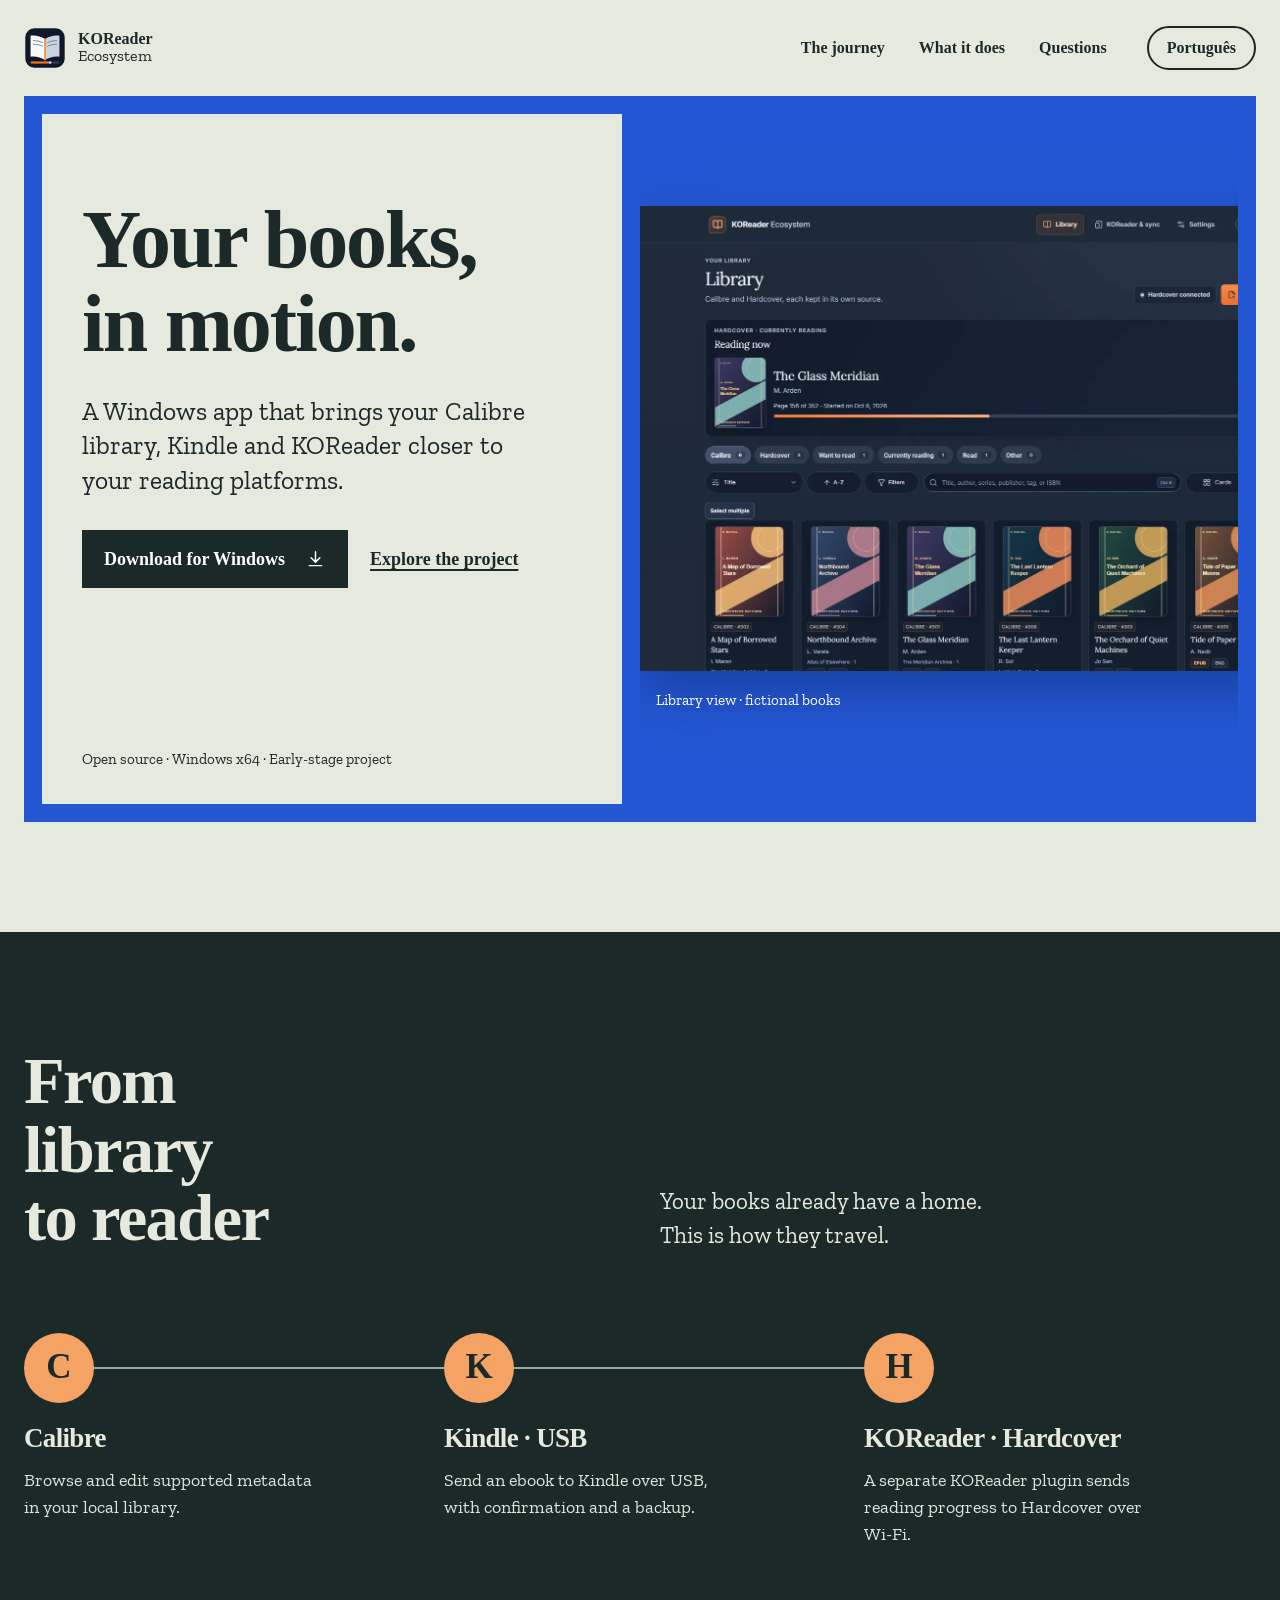
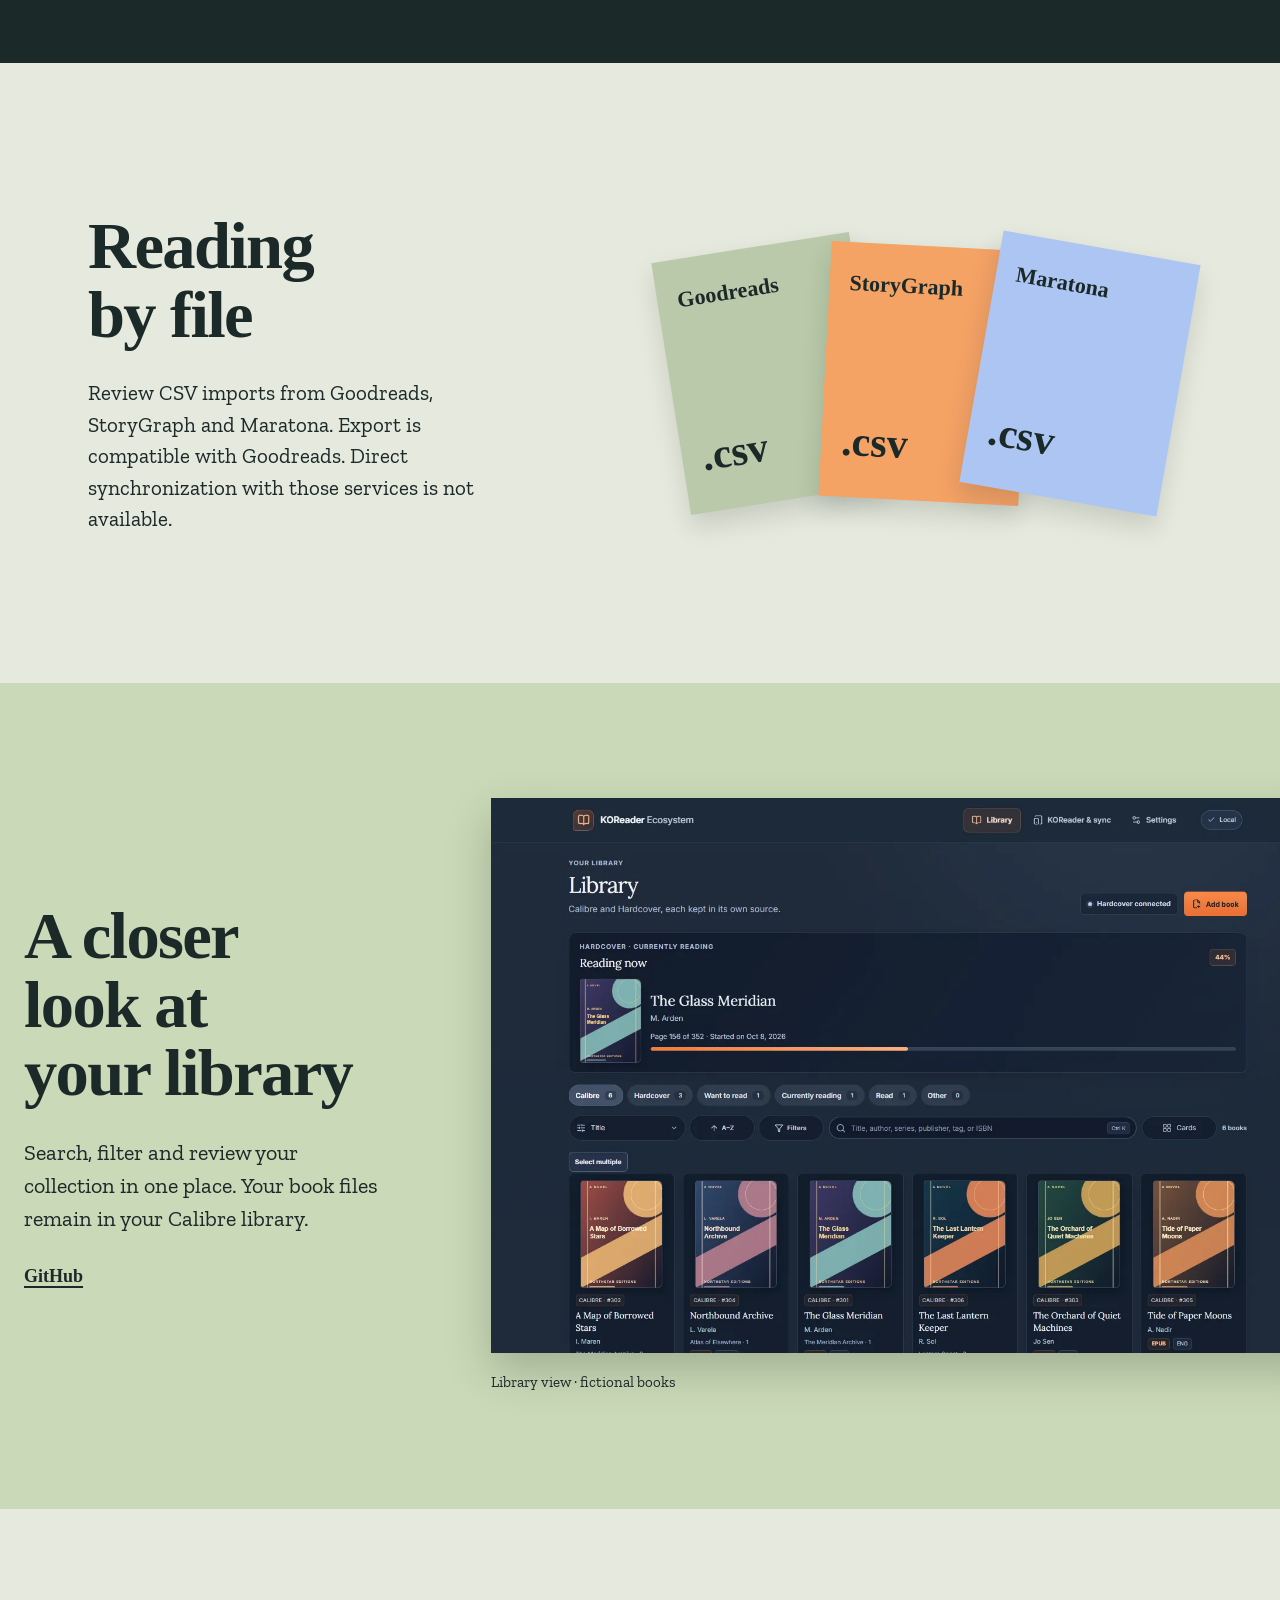
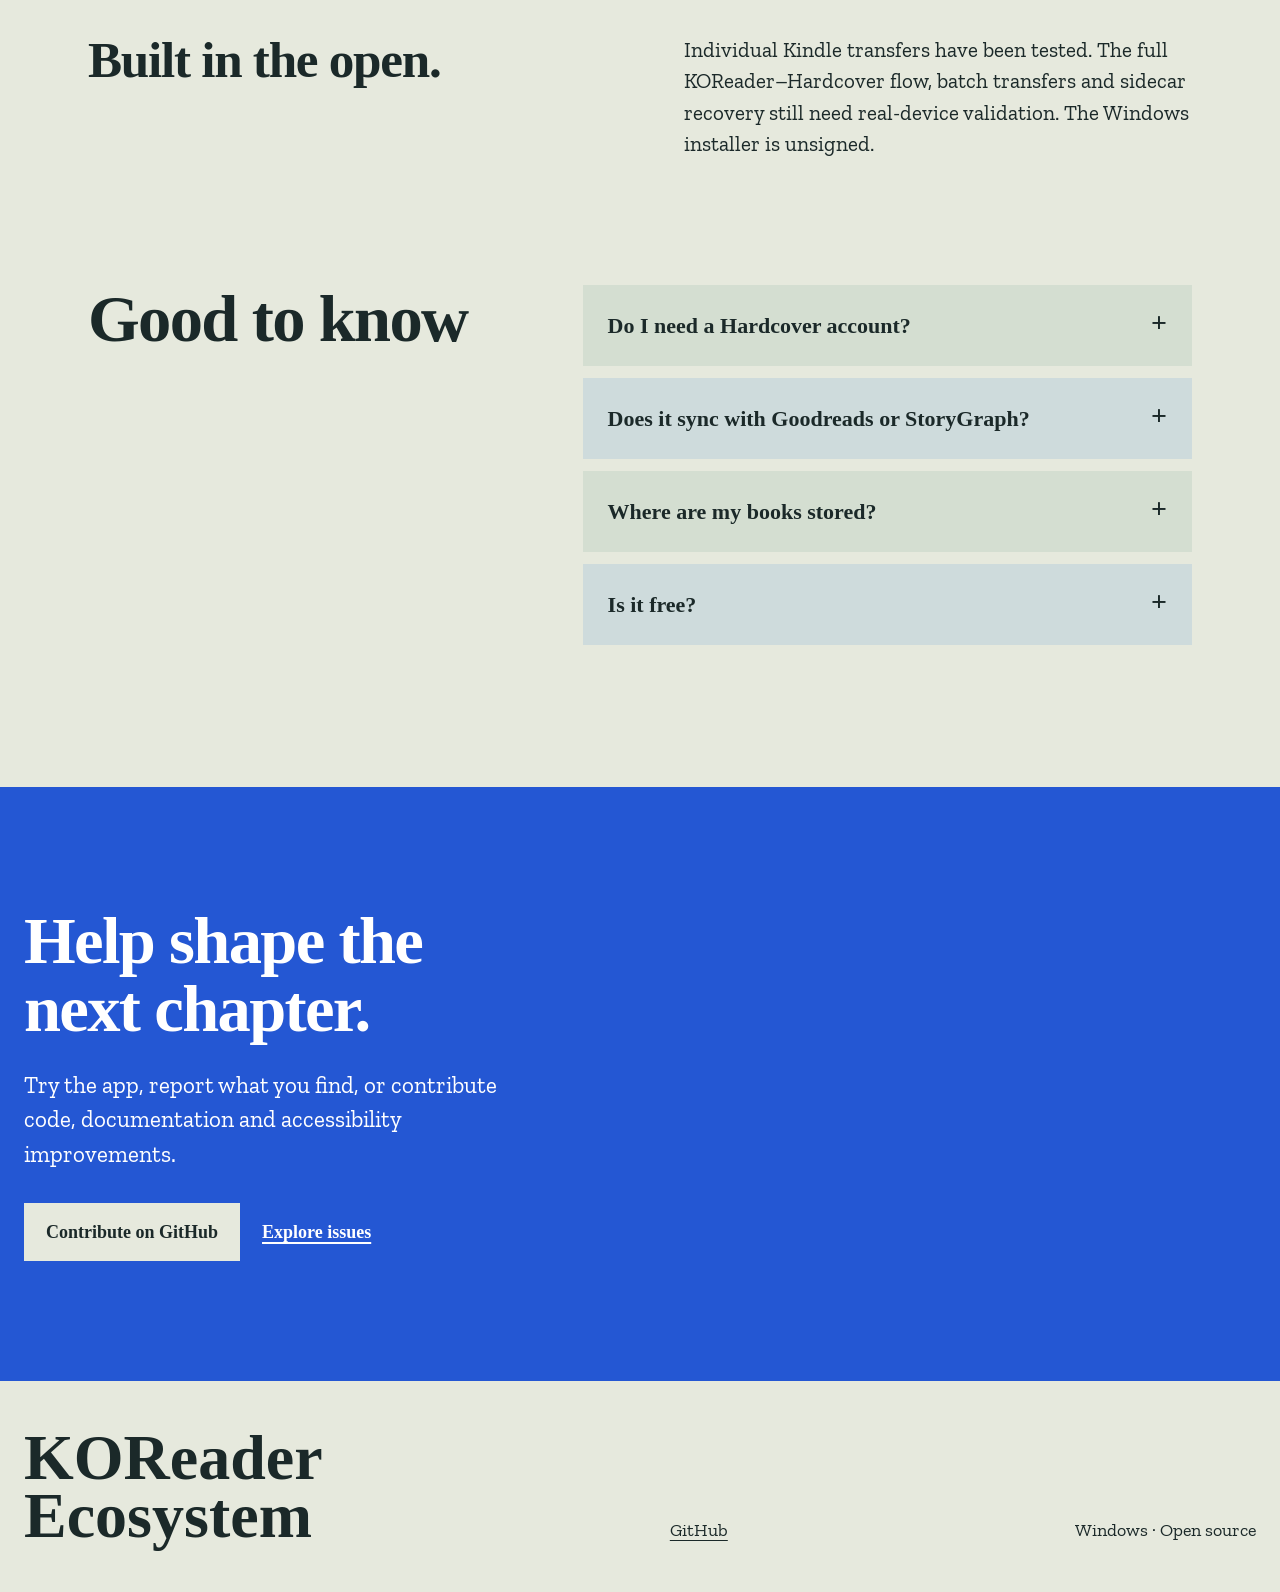
==== commit ac9d6a8a: "Rebuild site around reading journey" ====
--- a/en/index.html
+++ b/en/index.html
@@ -1,8 +1,8 @@
 <!doctype html>
-<html lang="en"><head><meta charset="utf-8"><meta name="viewport" content="width=device-width, initial-scale=1"><meta name="color-scheme" content="light"><title>Your library. Your way of reading. | KOReader Ecosystem</title><meta name="description" content="An open-source Windows app to organize your Calibre library, send books to Kindle and connect KOReader with Hardcover."><link rel="canonical" href="https://bellussi1.github.io/read-ecosystem/en/"><link rel="alternate" hreflang="pt-BR" href="https://bellussi1.github.io/read-ecosystem/"><link rel="alternate" hreflang="en" href="https://bellussi1.github.io/read-ecosystem/en/"><link rel="alternate" hreflang="x-default" href="https://bellussi1.github.io/read-ecosystem/en/"><meta property="og:type" content="website"><meta property="og:title" content="Your library. Your way of reading. | KOReader Ecosystem"><meta property="og:description" content="An open-source Windows app to organize your Calibre library, send books to Kindle and connect KOReader with Hardcover."><meta property="og:url" content="https://bellussi1.github.io/read-ecosystem/en/"><meta property="og:image" content="https://bellussi1.github.io/read-ecosystem/assets/library-en.png"><meta name="twitter:card" content="summary_large_image"><link rel="icon" href="../assets/icon.svg" type="image/svg+xml"><link rel="alternate icon" href="../assets/icon.ico"><link rel="stylesheet" href="../style.css"><script type="application/ld+json">{"@context": "https://schema.org", "@type": "SoftwareApplication", "name": "KOReader Ecosystem", "applicationCategory": "UtilitiesApplication", "operatingSystem": "Windows", "description": "An open-source Windows app to organize your Calibre library, send books to Kindle and connect KOReader with Hardcover.", "url": "https://bellussi1.github.io/read-ecosystem/en/", "offers": {"@type": "Offer", "price": "0", "priceCurrency": "USD"}}</script></head>
-<body><a class="skip" href="#main">Skip to content</a><header class="top"><div class="wrap nav"><a class="brand" href="../" aria-label="KOReader Ecosystem"><img src="../assets/icon.svg" alt="" width="40" height="40"><span>KOReader<br><b>Ecosystem</b></span></a><nav aria-label="Main navigation"><a href="#how">How it works</a><a href="#integrations">Integrations</a><a href="#questions">Questions</a></nav><a class="lang" href="../" hreflang="pt-BR" lang="pt-BR">Português <span aria-hidden="true"></span></a></div></header>
-<main id="main"><section class="hero"><div class="wrap hero-inner"><div class="hero-copy"><h1>Your books move. Your library stays yours.</h1><p class="lead">A Windows companion for your Calibre library, Kindle and KOReader. Browse your books, send them to your reader and connect your reading to Hardcover.</p><div class="actions"><a class="button primary" href="https://github.com/bellussi1/koreader-ecosystem/releases/latest">Download for Windows</a><a class="button secondary" href="https://github.com/bellussi1/koreader-ecosystem">GitHub</a></div><p class="note">Free and open source · Windows x64 · Early-stage project</p></div><figure class="hero-product"><img src="../assets/library-en.webp" alt="KOReader Ecosystem library screen with fictional books, search and filters." width="1440" height="949" fetchpriority="high"><figcaption>The library view, shown with fictional books</figcaption></figure></div></section>
-<section class="flow" aria-labelledby="flow-title"><div class="wrap"><h2 id="flow-title">A reading setup, connected.</h2><div class="flow-lines"><p><strong>Calibre</strong><span>Local library</span><b aria-hidden="true">→</b><strong>Kindle</strong><span>Book transfer by USB</span></p><p><strong>KOReader</strong><span>Separate plugin</span><b aria-hidden="true">→</b><strong>Hardcover</strong><span>Reading progress over Wi-Fi</span></p></div><p class="flow-note">Goodreads, StoryGraph and Maratona can also be imported through reviewable CSV files.</p></div></section><section id="how" class="wrap section"><div class="section-heading"><div><h2>Less juggling. More reading.</h2><p>A bridge between the tools you already use, made to make your library easier to manage.</p></div></div><div class="features"><article><h3>Organize your library</h3><p>Find books in Calibre, edit metadata, and review changes before applying them.</p></article><article><h3>Send books to Kindle</h3><p>Send an ebook over USB with confirmation, a prior backup, and an attempt to verify the copy.</p></article><article><h3>Connect your reading</h3><p>Browse Hardcover shelves and use the separate KOReader plugin to send progress over Wi-Fi.</p></article></div></section>
-
-<section id="integrations" class="wrap section"><div class="section-heading"><div><h2>Every tool has its place.</h2><p>Connect the tools that are already part of your reading life. We want to expand the possibilities while being clear about what each service supports.</p></div></div><div class="integrations"><article><span>LIBRARY</span><h3>Calibre</h3><p>Browse your catalog and manage supported metadata.</p></article><article><span>READER</span><h3>KOReader + Kindle</h3><p>Review locally imported history and use the separate Hardcover plugin.</p></article><article><span>PLATFORM</span><h3>Hardcover</h3><p>Browse shelves and configure the plugin to send progress.</p></article><article><span>PORTABILITY</span><h3>CSV</h3><p>Reviewable CSV imports from Goodreads, StoryGraph and Maratona, plus Goodreads-compatible export.</p></article></div><aside class="honesty"><strong>A work in progress</strong><p>Individual Kindle transfers have been tested. The full KOReader–Hardcover flow, batch transfers and sidecar recovery still need device validation. The Windows installer is currently unsigned.</p></aside></section>
-<section id="questions" class="faq wrap section"><div><h2>Frequently asked questions</h2></div><div><details><summary>Do I need a Hardcover account?</summary><p>Not to browse and organize your Calibre library. An account is needed only for features that use Hardcover.</p></details><details><summary>Does the app sync automatically with Goodreads or StoryGraph?</summary><p>No. Reviewable CSV import is available; direct synchronization with those services is not currently supported.</p></details><details><summary>Where are my books stored?</summary><p>Your files remain in your Calibre library. The app accesses your local library and can send an ebook to a Kindle connected over USB.</p></details><details><summary>Is the project free?</summary><p>Yes. KOReader Ecosystem is open source under the MIT license.</p></details></div></section><section class="join"><div class="wrap join-inner"><div><h2>Let’s build this together.</h2><p>Try the app, tell us what works for you, or contribute code, documentation, and accessibility improvements.</p><div class="actions"><a class="button light" href="https://github.com/bellussi1/koreader-ecosystem/blob/main/CONTRIBUTING.md">How to contribute </a><a class="text-link" href="https://github.com/bellussi1/koreader-ecosystem/issues">Find an issue </a></div></div></div></section></main><footer><div class="wrap footer"><span>KOReader Ecosystem</span><span>Made for readers. Built together.</span><a href="https://github.com/bellussi1/koreader-ecosystem">GitHub </a></div></footer></body></html>+<html lang="en"><head><meta charset="utf-8"><meta name="viewport" content="width=device-width, initial-scale=1"><meta name="color-scheme" content="light"><title>Your library. Your way of reading. | KOReader Ecosystem</title><meta name="description" content="An open-source Windows app to organize your Calibre library, send books to Kindle and connect KOReader with Hardcover."><link rel="canonical" href="https://bellussi1.github.io/read-ecosystem/en/"><link rel="alternate" hreflang="pt-BR" href="https://bellussi1.github.io/read-ecosystem/"><link rel="alternate" hreflang="en" href="https://bellussi1.github.io/read-ecosystem/en/"><link rel="alternate" hreflang="x-default" href="https://bellussi1.github.io/read-ecosystem/en/"><meta property="og:type" content="website"><meta property="og:title" content="Your library. Your way of reading. | KOReader Ecosystem"><meta property="og:description" content="An open-source Windows app to organize your Calibre library, send books to Kindle and connect KOReader with Hardcover."><meta property="og:url" content="https://bellussi1.github.io/read-ecosystem/en/"><meta property="og:image" content="https://bellussi1.github.io/read-ecosystem/assets/library-en.png"><meta name="twitter:card" content="summary_large_image"><link rel="icon" href="../assets/icon.svg" type="image/svg+xml"><link rel="alternate icon" href="../assets/icon.ico"><link rel="preload" href="../assets/ZillaSlab-SemiBold.ttf" as="font" type="font/ttf" crossorigin><link rel="stylesheet" href="../style.css"><script type="application/ld+json">{"@context": "https://schema.org", "@type": "SoftwareApplication", "name": "KOReader Ecosystem", "applicationCategory": "UtilitiesApplication", "operatingSystem": "Windows", "description": "An open-source Windows app to organize your Calibre library, send books to Kindle and connect KOReader with Hardcover.", "url": "https://bellussi1.github.io/read-ecosystem/en/", "offers": {"@type": "Offer", "price": "0", "priceCurrency": "USD"}}</script></head>
+<body><a class="skip" href="#main">Skip to content</a><header class="nav wrap"><a class="brand" href="../" aria-label="KOReader Ecosystem"><img src="../assets/icon.svg" alt="" width="42" height="42"><span>KOReader<br><strong>Ecosystem</strong></span></a><nav aria-label="Main navigation"><a href="#journey">The journey</a><a href="#app">What it does</a><a href="#faq">Questions</a></nav><a class="language" href="../" lang="pt-BR" hreflang="pt-BR">Português</a></header>
+<main id="main"><section class="cover wrap"><div class="cover-paper"><div class="cover-copy"><h1>Your books, in motion.</h1><p>A Windows app that brings your Calibre library, Kindle and KOReader closer to your reading platforms.</p><div class="cover-actions"><a class="button" href="https://github.com/bellussi1/koreader-ecosystem/releases/latest">Download for Windows<svg aria-hidden="true" viewBox="0 0 24 24"><path d="M12 3v12m-5-5 5 5 5-5M5 19h14"/></svg></a><a class="plain-link" href="https://github.com/bellussi1/koreader-ecosystem">Explore the project</a></div></div><p class="cover-foot">Open source · Windows x64 · Early-stage project</p></div><figure class="cover-screen"><img src="../assets/library-en.webp" alt="Library view with fictional books, search and filters" width="1440" height="949" fetchpriority="high"><figcaption>Library view · fictional books</figcaption></figure></section>
+<section class="journey" id="journey"><div class="wrap"><div class="journey-head"><h2>From library to reader</h2><p>Your books already have a home. This is how they travel.</p></div><div class="route"><article><span class="route-symbol" aria-hidden="true">C</span><div><h3>Calibre</h3><p>Browse and edit supported metadata in your local library.</p></div></article><article><span class="route-symbol" aria-hidden="true">K</span><div><h3>Kindle · USB</h3><p>Send an ebook to Kindle over USB, with confirmation and a backup.</p></div></article><article><span class="route-symbol" aria-hidden="true">H</span><div><h3>KOReader · Hardcover</h3><p>A separate KOReader plugin sends reading progress to Hardcover over Wi-Fi.</p></div></article></div></div></section>
+<section class="portability wrap"><div><h2>Reading by file</h2><p>Review CSV imports from Goodreads, StoryGraph and Maratona. Export is compatible with Goodreads. Direct synchronization with those services is not available.</p></div><div class="file-stack" aria-hidden="true"><span>Goodreads<br><b>.csv</b></span><span>StoryGraph<br><b>.csv</b></span><span>Maratona<br><b>.csv</b></span></div></section>
+<section class="app" id="app"><div class="wrap app-inner"><div class="app-copy"><h2>A closer look at your library</h2><p>Search, filter and review your collection in one place. Your book files remain in your Calibre library.</p><a class="plain-link" href="https://github.com/bellussi1/koreader-ecosystem">GitHub</a></div><figure><img src="../assets/library-en.webp" alt="Library view with fictional books, search and filters" width="1440" height="949" loading="lazy"><figcaption>Library view · fictional books</figcaption></figure></div></section>
+<section class="status wrap"><h2>Built in the open.</h2><p>Individual Kindle transfers have been tested. The full KOReader–Hardcover flow, batch transfers and sidecar recovery still need real-device validation. The Windows installer is unsigned.</p></section><section class="faq wrap" id="faq"><h2>Good to know</h2><div class="questions"><details><summary>Do I need a Hardcover account?</summary><p>No account is needed to browse and organize a Calibre library. Hardcover features require an account.</p></details><details><summary>Does it sync with Goodreads or StoryGraph?</summary><p>Not directly. Reviewable CSV import is available for both services.</p></details><details><summary>Where are my books stored?</summary><p>Your books remain in your Calibre library on your computer.</p></details><details><summary>Is it free?</summary><p>Yes. KOReader Ecosystem is open source under the MIT license.</p></details></div></section><section class="join"><div class="wrap"><h2>Help shape the next chapter.</h2><p>Try the app, report what you find, or contribute code, documentation and accessibility improvements.</p><div class="cover-actions"><a class="button" href="https://github.com/bellussi1/koreader-ecosystem/blob/main/CONTRIBUTING.md">Contribute on GitHub</a><a class="plain-link" href="https://github.com/bellussi1/koreader-ecosystem/issues">Explore issues</a></div></div></section></main><footer class="footer wrap"><strong>KOReader<br>Ecosystem</strong><a href="https://github.com/bellussi1/koreader-ecosystem">GitHub</a><span>Windows · Open source</span></footer></body></html>
--- a/style.css
+++ b/style.css
@@ -1,9 +1,12 @@
-@font-face{font-family:Lora;src:url(assets/Lora.ttf) format('truetype');font-weight:400 700;font-display:swap}
-:root{--ink:#172438;--muted:#46586d;--blue:#d8e5ec;--orange:#e76e30;--navy:#15243a;--white:#fff;--line:#aabac6;--ease:cubic-bezier(.23,1,.32,1)}
-*{box-sizing:border-box}html{scroll-behavior:smooth}body{margin:0;background:#eef3f5;color:var(--ink);font:16px/1.6 system-ui,-apple-system,'Segoe UI',sans-serif}a{color:inherit;text-underline-offset:.2em}img{display:block;max-width:100%;height:auto}h1,h2,h3,p,figure{margin:0}h1,h2,h3{line-height:1.08;letter-spacing:-.03em;text-wrap:balance}h1,h2{font-family:Lora,Georgia,serif;font-weight:600}p{max-width:65ch}.wrap{width:min(1320px,calc(100% - 80px));margin:auto}.skip{position:absolute;left:1rem;top:-8rem;z-index:10;background:white;color:#172438;padding:1rem}.skip:focus{top:1rem}:focus-visible{outline:3px solid #e76e30;outline-offset:4px}::selection{background:#e76e30;color:#101d30}
-.top{background:#eef3f5}.nav{min-height:88px;display:flex;align-items:center;gap:40px}.brand{display:flex;align-items:center;gap:10px;text-decoration:none;font-size:14px;line-height:1.1}.brand img{width:40px}.brand b{font-weight:500}.nav nav{display:flex;gap:30px;margin-left:auto}.nav nav a,.lang{font-size:14px;font-weight:600;text-decoration:none}.nav nav a:hover,.lang:hover{text-decoration:underline}.lang{border:1px solid #9aabb8;border-radius:30px;padding:8px 16px}
-.hero{background:var(--navy);color:#fff;overflow:hidden}.hero-inner{display:grid;grid-template-columns:minmax(0,.85fr) minmax(0,1.15fr);gap:5%;align-items:center;min-height:690px;padding-top:80px;padding-bottom:80px}.hero-copy{position:relative;z-index:1}.hero h1{font-size:clamp(48px,5.3vw,78px);max-width:11ch}.lead{font-size:18px;line-height:1.65;color:#e0e9f0;margin-top:28px;max-width:45ch}.actions{display:flex;align-items:center;gap:14px;flex-wrap:wrap;margin-top:32px}.button{display:inline-flex;align-items:center;justify-content:center;min-height:54px;padding:14px 22px;border-radius:6px;font-size:15px;font-weight:700;text-decoration:none;transition:background-color 160ms ease,color 160ms ease}.primary{background:#ff995d;color:#182437}.primary:hover{background:#ffc298}.secondary{border:1px solid #a6b9cc;color:white}.secondary:hover{background:#30455d}.note{margin-top:20px;color:#d0dce8;font-size:13px}.hero-product{align-self:center;min-width:0}.hero-product img{width:100%;border-radius:8px;box-shadow:0 22px 55px #07132180}.hero-product figcaption{color:#d0dce8;font-size:13px;margin-top:14px}
-.section{padding:120px 0}.section-heading{display:grid;grid-template-columns:1fr 1fr;gap:8%;align-items:start;margin-bottom:68px}.section-heading>div{display:contents}.section-heading h2,.faq h2,.join h2{font-size:clamp(38px,4vw,62px)}.section-heading p{font-size:18px;max-width:43ch}.features{display:grid;grid-template-columns:1fr 1fr 1fr;gap:0;border-top:2px solid var(--ink)}.features article{padding:34px 32px 12px 0}.features article+article{border-left:1px solid var(--line);padding-left:32px}.features h3,.integrations h3{font-size:24px}.features p,.integrations p{color:var(--muted);margin-top:16px}.integrations{display:grid;grid-template-columns:repeat(2,1fr);gap:0 50px}.integrations article{border-top:1px solid #9aabb8;padding:25px 0 35px}.integrations article>span{display:block;font-size:13px;font-weight:600;color:#52667a;margin-bottom:15px}.honesty{background:#d4e2e9;padding:28px 32px;margin-top:36px}.honesty strong{font-size:20px}.honesty p{margin-top:8px;max-width:85ch}.faq{display:grid;grid-template-columns:1fr 1fr;gap:8%;border-top:1px solid var(--line)}details{border-bottom:1px solid var(--line)}summary{cursor:pointer;list-style:none;font-weight:700;padding:22px 35px 22px 0;position:relative}summary::-webkit-details-marker{display:none}summary:after{content:'+';position:absolute;right:0;font-size:24px;top:14px}details[open] summary:after{content:'−'}details p{padding-bottom:24px;color:var(--muted)}.join{background:#df7945;color:#172438;padding:100px 0}.join-inner{display:flex}.join h2{max-width:12ch}.join p{margin-top:25px;font-size:18px;max-width:50ch}.light{background:#172438;color:#fff}.light:hover{background:#30455d}.text-link{font-weight:700}.footer{display:flex;gap:30px;align-items:center;justify-content:space-between;padding:35px 0;font-size:13px}.footer span:first-child{font-weight:700}
-@media(max-width:800px){.wrap{width:calc(100% - 40px)}.nav{min-height:76px;flex-wrap:wrap;gap:14px;padding:15px 0}.nav nav{order:3;width:100%;margin:0;gap:22px;overflow-x:auto}.nav nav a{white-space:nowrap}.lang{margin-left:auto}.hero-inner{grid-template-columns:1fr;min-height:0;gap:40px;padding:65px 0}.hero h1{font-size:clamp(45px,9vw,70px)}.hero-product{width:100%}.section{padding:75px 0}.section-heading{grid-template-columns:1fr;gap:20px;margin-bottom:40px}.features{grid-template-columns:1fr}.features article,.features article+article{border-left:0;border-bottom:1px solid var(--line);padding:28px 0}.integrations{grid-template-columns:1fr}.faq{grid-template-columns:1fr;gap:30px}.join{padding:75px 0}.footer{align-items:flex-start;flex-direction:column;gap:10px}}
+@font-face{font-family:Zilla;src:url(assets/ZillaSlab-Regular.ttf) format('truetype');font-weight:400;font-display:swap}@font-face{font-family:Zilla;src:url(assets/ZillaSlab-SemiBold.ttf) format('truetype');font-weight:600;font-display:swap}
+:root{--ink:#1b2929;--paper:#e6e9dd;--blue:#2457d3;--orange:#f5a265;--white:#fff;--ease:cubic-bezier(.23,1,.32,1)}*{box-sizing:border-box}html{scroll-behavior:smooth}body{margin:0;background:var(--paper);color:var(--ink);font:18px/1.5 Zilla,Georgia,serif}a{color:inherit;text-underline-offset:.2em}img{display:block;max-width:100%;height:auto}h1,h2,h3,p,figure{margin:0}h1,h2,h3{font-weight:600;line-height:1.03;letter-spacing:-.025em;text-wrap:balance}h2{font-size:clamp(42px,5.2vw,76px)}p{max-width:60ch}.wrap{width:min(1440px,calc(100% - 48px));margin:auto}.skip{position:absolute;left:20px;top:-100px;background:#fff;padding:12px;z-index:10}.skip:focus{top:12px}:focus-visible{outline:3px solid #f26422;outline-offset:4px}::selection{background:var(--orange);color:var(--ink)}
+.nav{height:96px;display:flex;align-items:center;gap:40px;font:600 16px/1.2 Zilla,serif}.brand{display:flex;align-items:center;gap:12px;text-decoration:none;line-height:1.05}.brand strong{font-weight:400}.nav nav{margin-left:auto;display:flex;gap:34px}.nav nav a,.language{text-decoration:none}.nav a:hover{text-decoration:underline}.language{padding:10px 18px;border:2px solid var(--ink);border-radius:40px}
+.cover{background:var(--blue);padding:18px;display:grid;grid-template-columns:1fr 1.03fr;gap:18px;align-items:stretch}.cover-paper{background:#e6e9dd;min-height:690px;padding:34px 40px;display:flex;flex-direction:column;justify-content:space-between}.cover-top{display:flex;justify-content:space-between;gap:12px;font-size:15px;font-weight:600}.cover-copy{padding:50px 0}.cover h1{font-size:clamp(56px,6.4vw,96px);max-width:11ch}.cover-copy p{font-size:clamp(20px,2vw,27px);line-height:1.35;max-width:30ch;margin-top:28px}.cover-actions{display:flex;flex-wrap:wrap;gap:22px;align-items:center;margin-top:32px}.button{display:inline-flex;align-items:center;justify-content:center;gap:20px;min-height:58px;background:var(--ink);color:#fff;padding:15px 22px;text-decoration:none;font-weight:600;transition:background-color 180ms ease}.button:hover{background:#3c5950}.button svg{width:21px;height:21px;fill:none;stroke:currentColor;stroke-width:1.7;stroke-linecap:round;stroke-linejoin:round}.plain-link{font-weight:600;text-decoration-thickness:2px}.cover-foot{font-size:15px}.cover-screen{min-width:0;display:flex;flex-direction:column;justify-content:center;overflow:hidden;color:white}.cover-screen img{width:118%;max-width:none;align-self:flex-start;box-shadow:0 20px 50px #102e7a90}.cover-screen figcaption{font-size:15px;margin:18px 0 0 16px}
+.journey{background:var(--ink);color:var(--paper);margin-top:110px;padding:115px 0}.journey-head{display:grid;grid-template-columns:1fr 1fr;gap:40px;align-items:end}.journey-head h2{max-width:10ch}.journey-head p{font-size:23px;max-width:25ch}.route{display:grid;grid-template-columns:repeat(3,1fr);gap:28px;margin-top:80px}.route article{display:grid;grid-template-columns:70px 1fr;gap:20px;position:relative}.route article:not(:last-child):after{content:'';position:absolute;left:70px;right:-28px;top:34px;height:2px;background:#94ada1}.route-symbol{width:70px;height:70px;display:grid;place-items:center;border-radius:50%;background:var(--orange);color:var(--ink);font-size:35px;font-weight:600;position:relative;z-index:1}.route article>div{padding-top:92px;margin-left:-90px}.route h3{font-size:27px}.route p{color:#dce6db;margin-top:15px;max-width:30ch}
+.portability{padding:145px 5%;display:grid;grid-template-columns:.9fr 1fr;gap:8%;align-items:center}.portability h2{max-width:11ch}.portability p{margin-top:28px;font-size:21px;max-width:35ch}.file-stack{display:flex;align-items:center;justify-content:center;min-height:330px}.file-stack span{width:200px;height:255px;padding:24px 20px;display:flex;flex-direction:column;justify-content:space-between;background:#b9c9a9;font-size:22px;font-weight:600;transform:rotate(-9deg);box-shadow:0 12px 25px #1b292927}.file-stack span:nth-child(2){background:#f5a265;transform:rotate(3deg);margin-left:-45px}.file-stack span:nth-child(3){background:#adc5f3;transform:rotate(10deg);margin-left:-45px}.file-stack b{font-size:42px}
+.app{background:#cad9b7;padding:115px 0;overflow:hidden}.app-inner{display:grid;grid-template-columns:.65fr 1.35fr;gap:8%;align-items:center}.app-copy p{font-size:22px;margin:28px 0}.app figure{min-width:0}.app img{width:110%;max-width:none;box-shadow:0 18px 40px #29392d40}.app figcaption{font-size:15px;margin-top:18px}.status{padding:125px 5%;display:grid;grid-template-columns:1fr 1fr;gap:8%;align-items:start}.status h2{font-size:clamp(36px,4vw,58px)}.status p{font-size:21px}.faq{padding:0 5% 130px;display:grid;grid-template-columns:.8fr 1.2fr;gap:8%}.questions details{background:#d4ded1;padding:0 25px;margin-bottom:12px}.questions details:nth-child(even){background:#cedbdc}summary{cursor:pointer;list-style:none;font-weight:600;font-size:22px;padding:24px 40px 24px 0;position:relative}summary::-webkit-details-marker{display:none}summary:after{content:'+';position:absolute;right:0;font-size:28px;top:17px}details[open] summary:after{content:'−'}details p{padding:0 0 26px}.join{background:var(--blue);color:#fff;padding:120px 0}.join h2{max-width:15ch}.join p{font-size:23px;max-width:37ch;margin-top:24px}.join .button{background:var(--paper);color:var(--ink)}.join .button:hover{background:#fff}.footer{padding:48px 0;display:flex;justify-content:space-between;gap:20px;align-items:end}.footer strong{font-size:clamp(32px,5vw,64px);line-height:.9}
+@media(max-width:800px){.wrap{width:calc(100% - 30px)}.nav{height:auto;min-height:85px;flex-wrap:wrap;gap:15px;padding:15px 0}.nav nav{order:3;width:100%;margin:0;gap:24px;overflow-x:auto}.nav nav a{white-space:nowrap}.language{margin-left:auto}.cover{grid-template-columns:1fr;padding:10px;gap:10px}.cover-paper{min-height:500px;padding:25px}.cover h1{font-size:clamp(48px,11vw,76px)}.cover-copy{padding:50px 0}.cover-screen{padding:12px 0}.cover-screen img{width:100%;max-width:100%}.journey{margin-top:65px;padding:75px 0}.journey-head{grid-template-columns:1fr;gap:20px}.route{grid-template-columns:1fr;gap:26px;margin-top:50px}.route article{grid-template-columns:56px 1fr;gap:20px}.route-symbol{width:56px;height:56px;font-size:28px}.route article:not(:last-child):after{left:27px;top:56px;bottom:-26px;right:auto;width:2px;height:auto}.route article>div{padding:4px 0 10px;margin:0}.route p{margin-top:10px}.portability{padding:80px 0;grid-template-columns:1fr;gap:25px}.file-stack{min-height:260px}.file-stack span{width:140px;height:190px;font-size:17px}.file-stack b{font-size:32px}.app{padding:80px 0}.app-inner{grid-template-columns:1fr;gap:40px}.app img{width:100%}.status{padding:80px 0;grid-template-columns:1fr;gap:20px}.faq{padding:0 0 80px;grid-template-columns:1fr;gap:28px}.join{padding:80px 0}.footer{flex-wrap:wrap}.footer strong{width:100%}}
 @media(prefers-reduced-motion:reduce){html{scroll-behavior:auto}*,*:before,*:after{animation-duration:.01ms!important;transition-duration:.01ms!important}}
-.flow{background:#c9dce4;padding:95px 0}.flow h2{font:600 clamp(38px,4vw,62px)/1.08 Lora,Georgia,serif;letter-spacing:-.03em;max-width:15ch}.flow-lines{margin-top:50px;border-top:2px solid #172438}.flow-lines p{display:grid;grid-template-columns:1.1fr 1fr 48px 1.1fr 1.4fr;gap:20px;align-items:center;max-width:none;padding:26px 0;border-bottom:1px solid #91a9b5}.flow-lines strong{font-size:clamp(20px,2.5vw,32px);letter-spacing:-.02em}.flow-lines span{font-size:14px;color:#364f60}.flow-lines b{font-size:28px;font-weight:400}.flow-note{margin-top:30px}.features{display:block}.features article,.features article+article{display:grid;grid-template-columns:1fr 1fr;gap:8%;border-left:0;border-bottom:1px solid var(--line);padding:32px 0}.features p{margin:0}@media(max-width:800px){.flow{padding:75px 0}.flow-lines p{grid-template-columns:1fr 1fr;gap:4px 16px}.flow-lines b{grid-column:1/-1;font-size:20px}.features article,.features article+article{grid-template-columns:1fr;gap:12px}}
+@media(max-width:800px){.wrap{width:calc(100% - 40px)}}
+@supports (animation-timeline:view()){ @media (prefers-reduced-motion:no-preference){.file-stack span:nth-child(1){animation:stack-left linear both;animation-timeline:view();animation-range:entry 10% cover 45%}.file-stack span:nth-child(3){animation:stack-right linear both;animation-timeline:view();animation-range:entry 10% cover 45%}}}
+@keyframes stack-left{from{transform:translateX(25px) rotate(0)}to{transform:translateX(0) rotate(-9deg)}}@keyframes stack-right{from{transform:translateX(-25px) rotate(0)}to{transform:translateX(0) rotate(10deg)}}
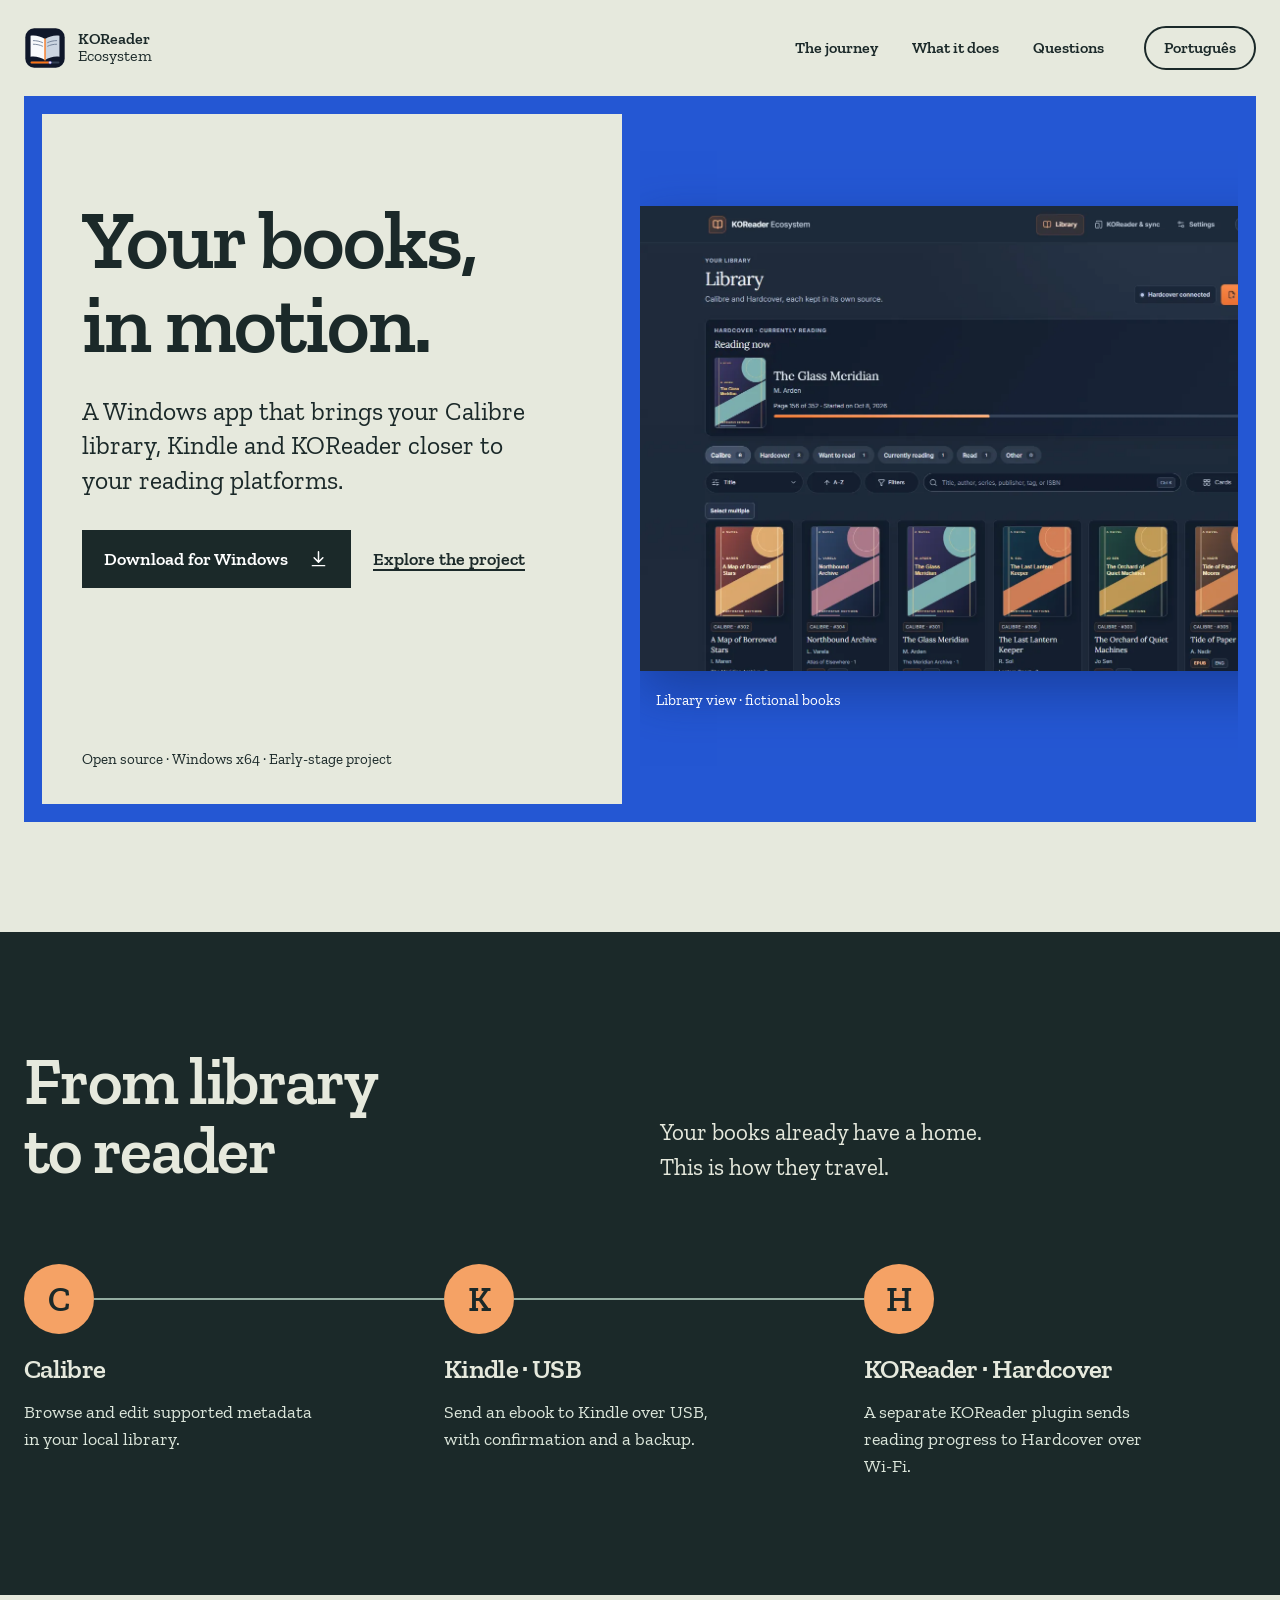
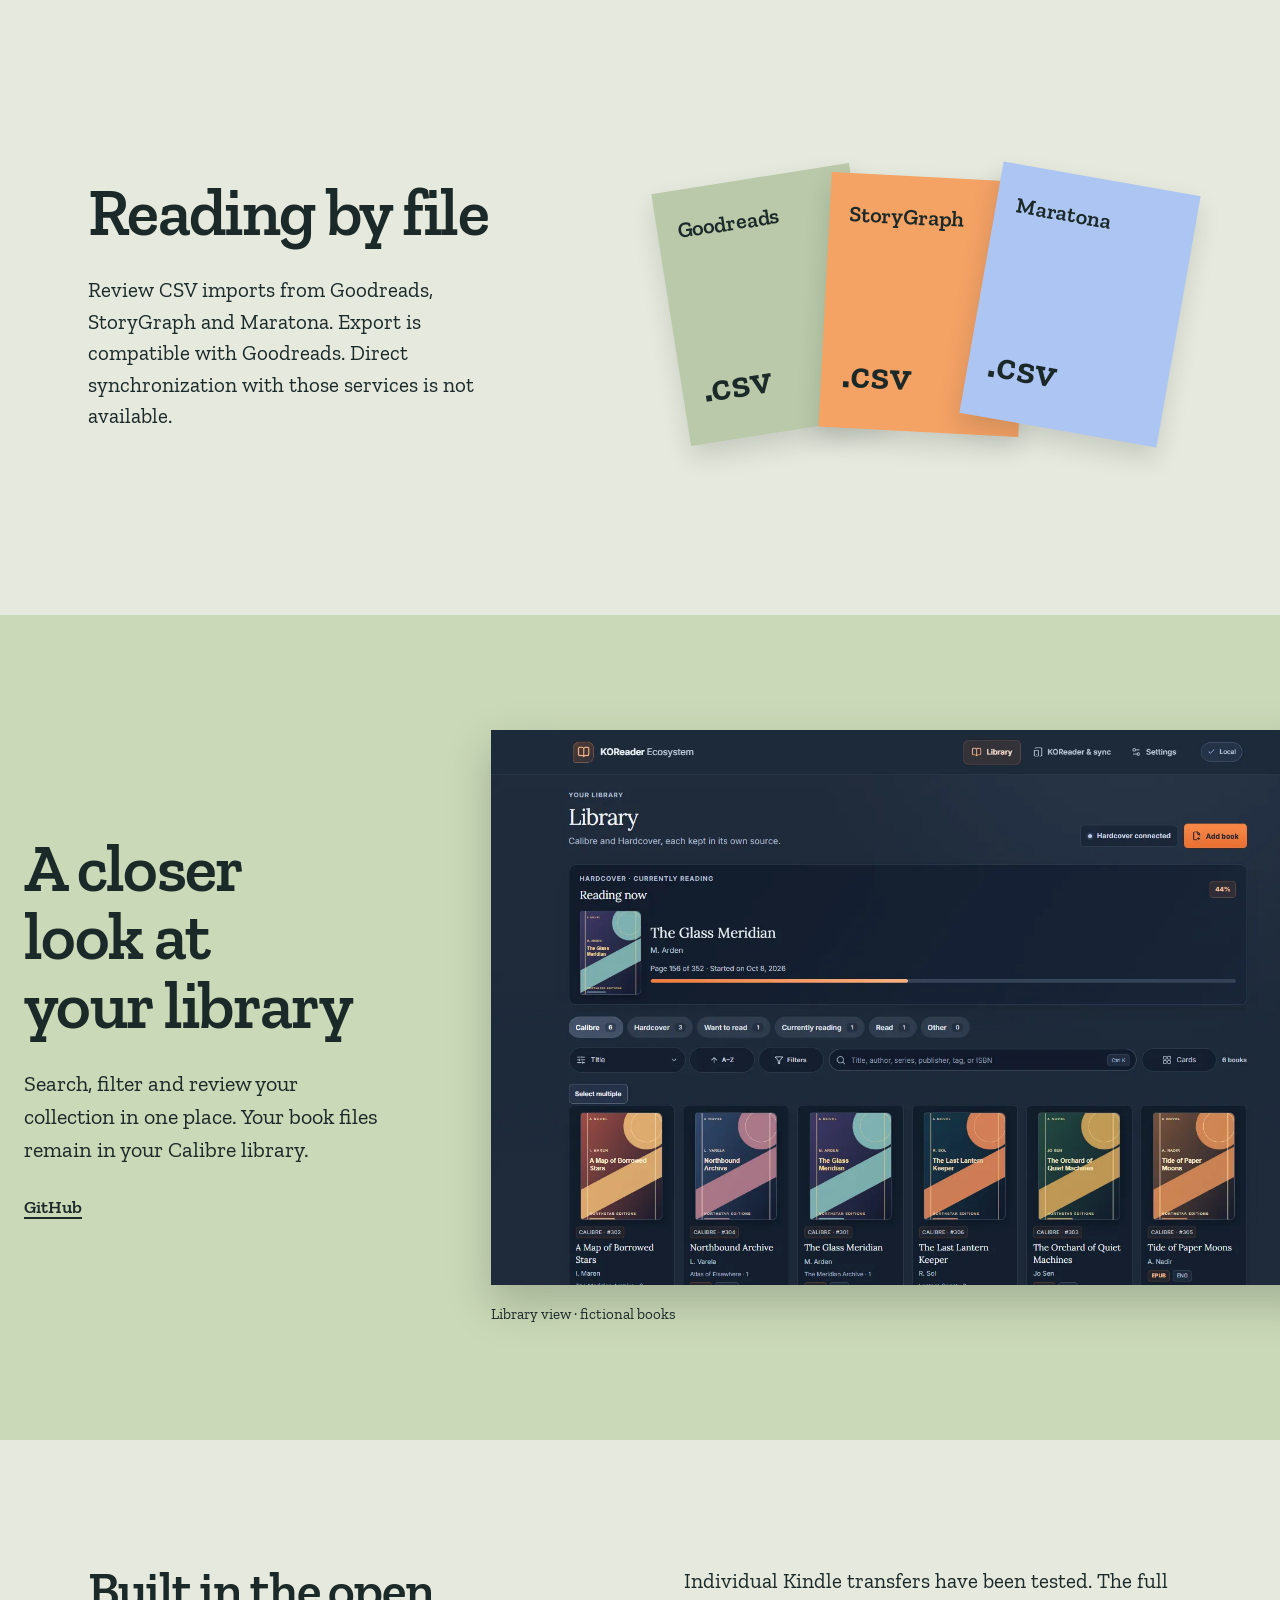
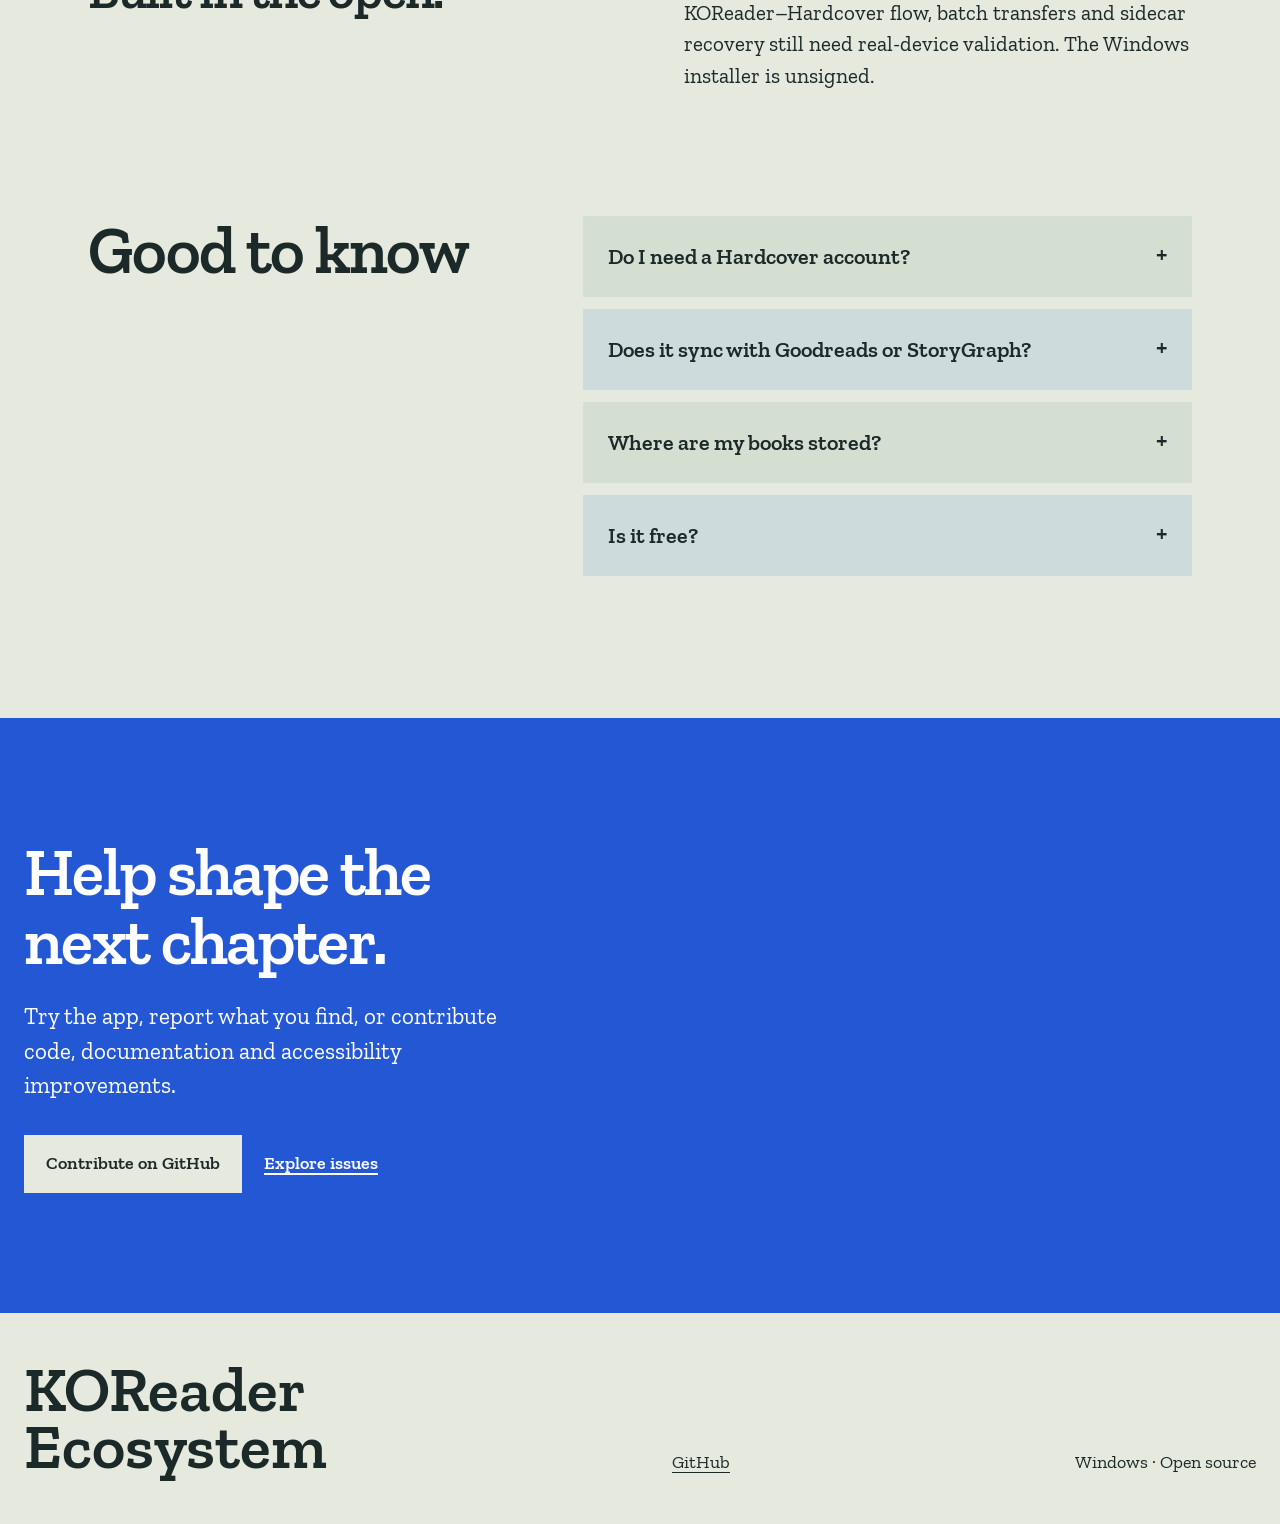
==== commit 0702fa68: "Optimize font and screenshot delivery" ====
--- a/en/index.html
+++ b/en/index.html
@@ -1,8 +1,8 @@
 <!doctype html>
-<html lang="en"><head><meta charset="utf-8"><meta name="viewport" content="width=device-width, initial-scale=1"><meta name="color-scheme" content="light"><title>Your library. Your way of reading. | KOReader Ecosystem</title><meta name="description" content="An open-source Windows app to organize your Calibre library, send books to Kindle and connect KOReader with Hardcover."><link rel="canonical" href="https://bellussi1.github.io/read-ecosystem/en/"><link rel="alternate" hreflang="pt-BR" href="https://bellussi1.github.io/read-ecosystem/"><link rel="alternate" hreflang="en" href="https://bellussi1.github.io/read-ecosystem/en/"><link rel="alternate" hreflang="x-default" href="https://bellussi1.github.io/read-ecosystem/en/"><meta property="og:type" content="website"><meta property="og:title" content="Your library. Your way of reading. | KOReader Ecosystem"><meta property="og:description" content="An open-source Windows app to organize your Calibre library, send books to Kindle and connect KOReader with Hardcover."><meta property="og:url" content="https://bellussi1.github.io/read-ecosystem/en/"><meta property="og:image" content="https://bellussi1.github.io/read-ecosystem/assets/library-en.png"><meta name="twitter:card" content="summary_large_image"><link rel="icon" href="../assets/icon.svg" type="image/svg+xml"><link rel="alternate icon" href="../assets/icon.ico"><link rel="preload" href="../assets/ZillaSlab-SemiBold.ttf" as="font" type="font/ttf" crossorigin><link rel="stylesheet" href="../style.css"><script type="application/ld+json">{"@context": "https://schema.org", "@type": "SoftwareApplication", "name": "KOReader Ecosystem", "applicationCategory": "UtilitiesApplication", "operatingSystem": "Windows", "description": "An open-source Windows app to organize your Calibre library, send books to Kindle and connect KOReader with Hardcover.", "url": "https://bellussi1.github.io/read-ecosystem/en/", "offers": {"@type": "Offer", "price": "0", "priceCurrency": "USD"}}</script></head>
+<html lang="en"><head><meta charset="utf-8"><meta name="viewport" content="width=device-width, initial-scale=1"><meta name="color-scheme" content="light"><title>Your library. Your way of reading. | KOReader Ecosystem</title><meta name="description" content="An open-source Windows app to organize your Calibre library, send books to Kindle and connect KOReader with Hardcover."><link rel="canonical" href="https://bellussi1.github.io/read-ecosystem/en/"><link rel="alternate" hreflang="pt-BR" href="https://bellussi1.github.io/read-ecosystem/"><link rel="alternate" hreflang="en" href="https://bellussi1.github.io/read-ecosystem/en/"><link rel="alternate" hreflang="x-default" href="https://bellussi1.github.io/read-ecosystem/en/"><meta property="og:type" content="website"><meta property="og:title" content="Your library. Your way of reading. | KOReader Ecosystem"><meta property="og:description" content="An open-source Windows app to organize your Calibre library, send books to Kindle and connect KOReader with Hardcover."><meta property="og:url" content="https://bellussi1.github.io/read-ecosystem/en/"><meta property="og:image" content="https://bellussi1.github.io/read-ecosystem/assets/library-en.png"><meta name="twitter:card" content="summary_large_image"><link rel="icon" href="../assets/icon.svg" type="image/svg+xml"><link rel="alternate icon" href="../assets/icon.ico"><link rel="preload" href="../assets/ZillaSlab-SemiBold.woff2" as="font" type="font/woff2" crossorigin><link rel="stylesheet" href="../style.css"><script type="application/ld+json">{"@context": "https://schema.org", "@type": "SoftwareApplication", "name": "KOReader Ecosystem", "applicationCategory": "UtilitiesApplication", "operatingSystem": "Windows", "description": "An open-source Windows app to organize your Calibre library, send books to Kindle and connect KOReader with Hardcover.", "url": "https://bellussi1.github.io/read-ecosystem/en/", "offers": {"@type": "Offer", "price": "0", "priceCurrency": "USD"}}</script></head>
 <body><a class="skip" href="#main">Skip to content</a><header class="nav wrap"><a class="brand" href="../" aria-label="KOReader Ecosystem"><img src="../assets/icon.svg" alt="" width="42" height="42"><span>KOReader<br><strong>Ecosystem</strong></span></a><nav aria-label="Main navigation"><a href="#journey">The journey</a><a href="#app">What it does</a><a href="#faq">Questions</a></nav><a class="language" href="../" lang="pt-BR" hreflang="pt-BR">Português</a></header>
-<main id="main"><section class="cover wrap"><div class="cover-paper"><div class="cover-copy"><h1>Your books, in motion.</h1><p>A Windows app that brings your Calibre library, Kindle and KOReader closer to your reading platforms.</p><div class="cover-actions"><a class="button" href="https://github.com/bellussi1/koreader-ecosystem/releases/latest">Download for Windows<svg aria-hidden="true" viewBox="0 0 24 24"><path d="M12 3v12m-5-5 5 5 5-5M5 19h14"/></svg></a><a class="plain-link" href="https://github.com/bellussi1/koreader-ecosystem">Explore the project</a></div></div><p class="cover-foot">Open source · Windows x64 · Early-stage project</p></div><figure class="cover-screen"><img src="../assets/library-en.webp" alt="Library view with fictional books, search and filters" width="1440" height="949" fetchpriority="high"><figcaption>Library view · fictional books</figcaption></figure></section>
+<main id="main"><section class="cover wrap"><div class="cover-paper"><div class="cover-copy"><h1>Your books, in motion.</h1><p>A Windows app that brings your Calibre library, Kindle and KOReader closer to your reading platforms.</p><div class="cover-actions"><a class="button" href="https://github.com/bellussi1/koreader-ecosystem/releases/latest">Download for Windows<svg aria-hidden="true" viewBox="0 0 24 24"><path d="M12 3v12m-5-5 5 5 5-5M5 19h14"/></svg></a><a class="plain-link" href="https://github.com/bellussi1/koreader-ecosystem">Explore the project</a></div></div><p class="cover-foot">Open source · Windows x64 · Early-stage project</p></div><figure class="cover-screen"><img src="../assets/library-en.webp" srcset="../assets/library-en-small.webp 720w, ../assets/library-en.webp 1440w" sizes="(max-width: 800px) calc(100vw - 60px), 60vw" alt="Library view with fictional books, search and filters" width="1440" height="949" fetchpriority="high"><figcaption>Library view · fictional books</figcaption></figure></section>
 <section class="journey" id="journey"><div class="wrap"><div class="journey-head"><h2>From library to reader</h2><p>Your books already have a home. This is how they travel.</p></div><div class="route"><article><span class="route-symbol" aria-hidden="true">C</span><div><h3>Calibre</h3><p>Browse and edit supported metadata in your local library.</p></div></article><article><span class="route-symbol" aria-hidden="true">K</span><div><h3>Kindle · USB</h3><p>Send an ebook to Kindle over USB, with confirmation and a backup.</p></div></article><article><span class="route-symbol" aria-hidden="true">H</span><div><h3>KOReader · Hardcover</h3><p>A separate KOReader plugin sends reading progress to Hardcover over Wi-Fi.</p></div></article></div></div></section>
 <section class="portability wrap"><div><h2>Reading by file</h2><p>Review CSV imports from Goodreads, StoryGraph and Maratona. Export is compatible with Goodreads. Direct synchronization with those services is not available.</p></div><div class="file-stack" aria-hidden="true"><span>Goodreads<br><b>.csv</b></span><span>StoryGraph<br><b>.csv</b></span><span>Maratona<br><b>.csv</b></span></div></section>
-<section class="app" id="app"><div class="wrap app-inner"><div class="app-copy"><h2>A closer look at your library</h2><p>Search, filter and review your collection in one place. Your book files remain in your Calibre library.</p><a class="plain-link" href="https://github.com/bellussi1/koreader-ecosystem">GitHub</a></div><figure><img src="../assets/library-en.webp" alt="Library view with fictional books, search and filters" width="1440" height="949" loading="lazy"><figcaption>Library view · fictional books</figcaption></figure></div></section>
+<section class="app" id="app"><div class="wrap app-inner"><div class="app-copy"><h2>A closer look at your library</h2><p>Search, filter and review your collection in one place. Your book files remain in your Calibre library.</p><a class="plain-link" href="https://github.com/bellussi1/koreader-ecosystem">GitHub</a></div><figure><img src="../assets/library-en.webp" srcset="../assets/library-en-small.webp 720w, ../assets/library-en.webp 1440w" sizes="(max-width: 800px) calc(100vw - 60px), 60vw" alt="Library view with fictional books, search and filters" width="1440" height="949" loading="lazy"><figcaption>Library view · fictional books</figcaption></figure></div></section>
 <section class="status wrap"><h2>Built in the open.</h2><p>Individual Kindle transfers have been tested. The full KOReader–Hardcover flow, batch transfers and sidecar recovery still need real-device validation. The Windows installer is unsigned.</p></section><section class="faq wrap" id="faq"><h2>Good to know</h2><div class="questions"><details><summary>Do I need a Hardcover account?</summary><p>No account is needed to browse and organize a Calibre library. Hardcover features require an account.</p></details><details><summary>Does it sync with Goodreads or StoryGraph?</summary><p>Not directly. Reviewable CSV import is available for both services.</p></details><details><summary>Where are my books stored?</summary><p>Your books remain in your Calibre library on your computer.</p></details><details><summary>Is it free?</summary><p>Yes. KOReader Ecosystem is open source under the MIT license.</p></details></div></section><section class="join"><div class="wrap"><h2>Help shape the next chapter.</h2><p>Try the app, report what you find, or contribute code, documentation and accessibility improvements.</p><div class="cover-actions"><a class="button" href="https://github.com/bellussi1/koreader-ecosystem/blob/main/CONTRIBUTING.md">Contribute on GitHub</a><a class="plain-link" href="https://github.com/bellussi1/koreader-ecosystem/issues">Explore issues</a></div></div></section></main><footer class="footer wrap"><strong>KOReader<br>Ecosystem</strong><a href="https://github.com/bellussi1/koreader-ecosystem">GitHub</a><span>Windows · Open source</span></footer></body></html>
--- a/style.css
+++ b/style.css
@@ -1,4 +1,4 @@
-@font-face{font-family:Zilla;src:url(assets/ZillaSlab-Regular.ttf) format('truetype');font-weight:400;font-display:swap}@font-face{font-family:Zilla;src:url(assets/ZillaSlab-SemiBold.ttf) format('truetype');font-weight:600;font-display:swap}
+@font-face{font-family:Zilla;src:url(assets/ZillaSlab-Regular.woff2) format('woff2');font-weight:400;font-display:swap}@font-face{font-family:Zilla;src:url(assets/ZillaSlab-SemiBold.woff2) format('woff2');font-weight:600;font-display:swap}
 :root{--ink:#1b2929;--paper:#e6e9dd;--blue:#2457d3;--orange:#f5a265;--white:#fff;--ease:cubic-bezier(.23,1,.32,1)}*{box-sizing:border-box}html{scroll-behavior:smooth}body{margin:0;background:var(--paper);color:var(--ink);font:18px/1.5 Zilla,Georgia,serif}a{color:inherit;text-underline-offset:.2em}img{display:block;max-width:100%;height:auto}h1,h2,h3,p,figure{margin:0}h1,h2,h3{font-weight:600;line-height:1.03;letter-spacing:-.025em;text-wrap:balance}h2{font-size:clamp(42px,5.2vw,76px)}p{max-width:60ch}.wrap{width:min(1440px,calc(100% - 48px));margin:auto}.skip{position:absolute;left:20px;top:-100px;background:#fff;padding:12px;z-index:10}.skip:focus{top:12px}:focus-visible{outline:3px solid #f26422;outline-offset:4px}::selection{background:var(--orange);color:var(--ink)}
 .nav{height:96px;display:flex;align-items:center;gap:40px;font:600 16px/1.2 Zilla,serif}.brand{display:flex;align-items:center;gap:12px;text-decoration:none;line-height:1.05}.brand strong{font-weight:400}.nav nav{margin-left:auto;display:flex;gap:34px}.nav nav a,.language{text-decoration:none}.nav a:hover{text-decoration:underline}.language{padding:10px 18px;border:2px solid var(--ink);border-radius:40px}
 .cover{background:var(--blue);padding:18px;display:grid;grid-template-columns:1fr 1.03fr;gap:18px;align-items:stretch}.cover-paper{background:#e6e9dd;min-height:690px;padding:34px 40px;display:flex;flex-direction:column;justify-content:space-between}.cover-top{display:flex;justify-content:space-between;gap:12px;font-size:15px;font-weight:600}.cover-copy{padding:50px 0}.cover h1{font-size:clamp(56px,6.4vw,96px);max-width:11ch}.cover-copy p{font-size:clamp(20px,2vw,27px);line-height:1.35;max-width:30ch;margin-top:28px}.cover-actions{display:flex;flex-wrap:wrap;gap:22px;align-items:center;margin-top:32px}.button{display:inline-flex;align-items:center;justify-content:center;gap:20px;min-height:58px;background:var(--ink);color:#fff;padding:15px 22px;text-decoration:none;font-weight:600;transition:background-color 180ms ease}.button:hover{background:#3c5950}.button svg{width:21px;height:21px;fill:none;stroke:currentColor;stroke-width:1.7;stroke-linecap:round;stroke-linejoin:round}.plain-link{font-weight:600;text-decoration-thickness:2px}.cover-foot{font-size:15px}.cover-screen{min-width:0;display:flex;flex-direction:column;justify-content:center;overflow:hidden;color:white}.cover-screen img{width:118%;max-width:none;align-self:flex-start;box-shadow:0 20px 50px #102e7a90}.cover-screen figcaption{font-size:15px;margin:18px 0 0 16px}
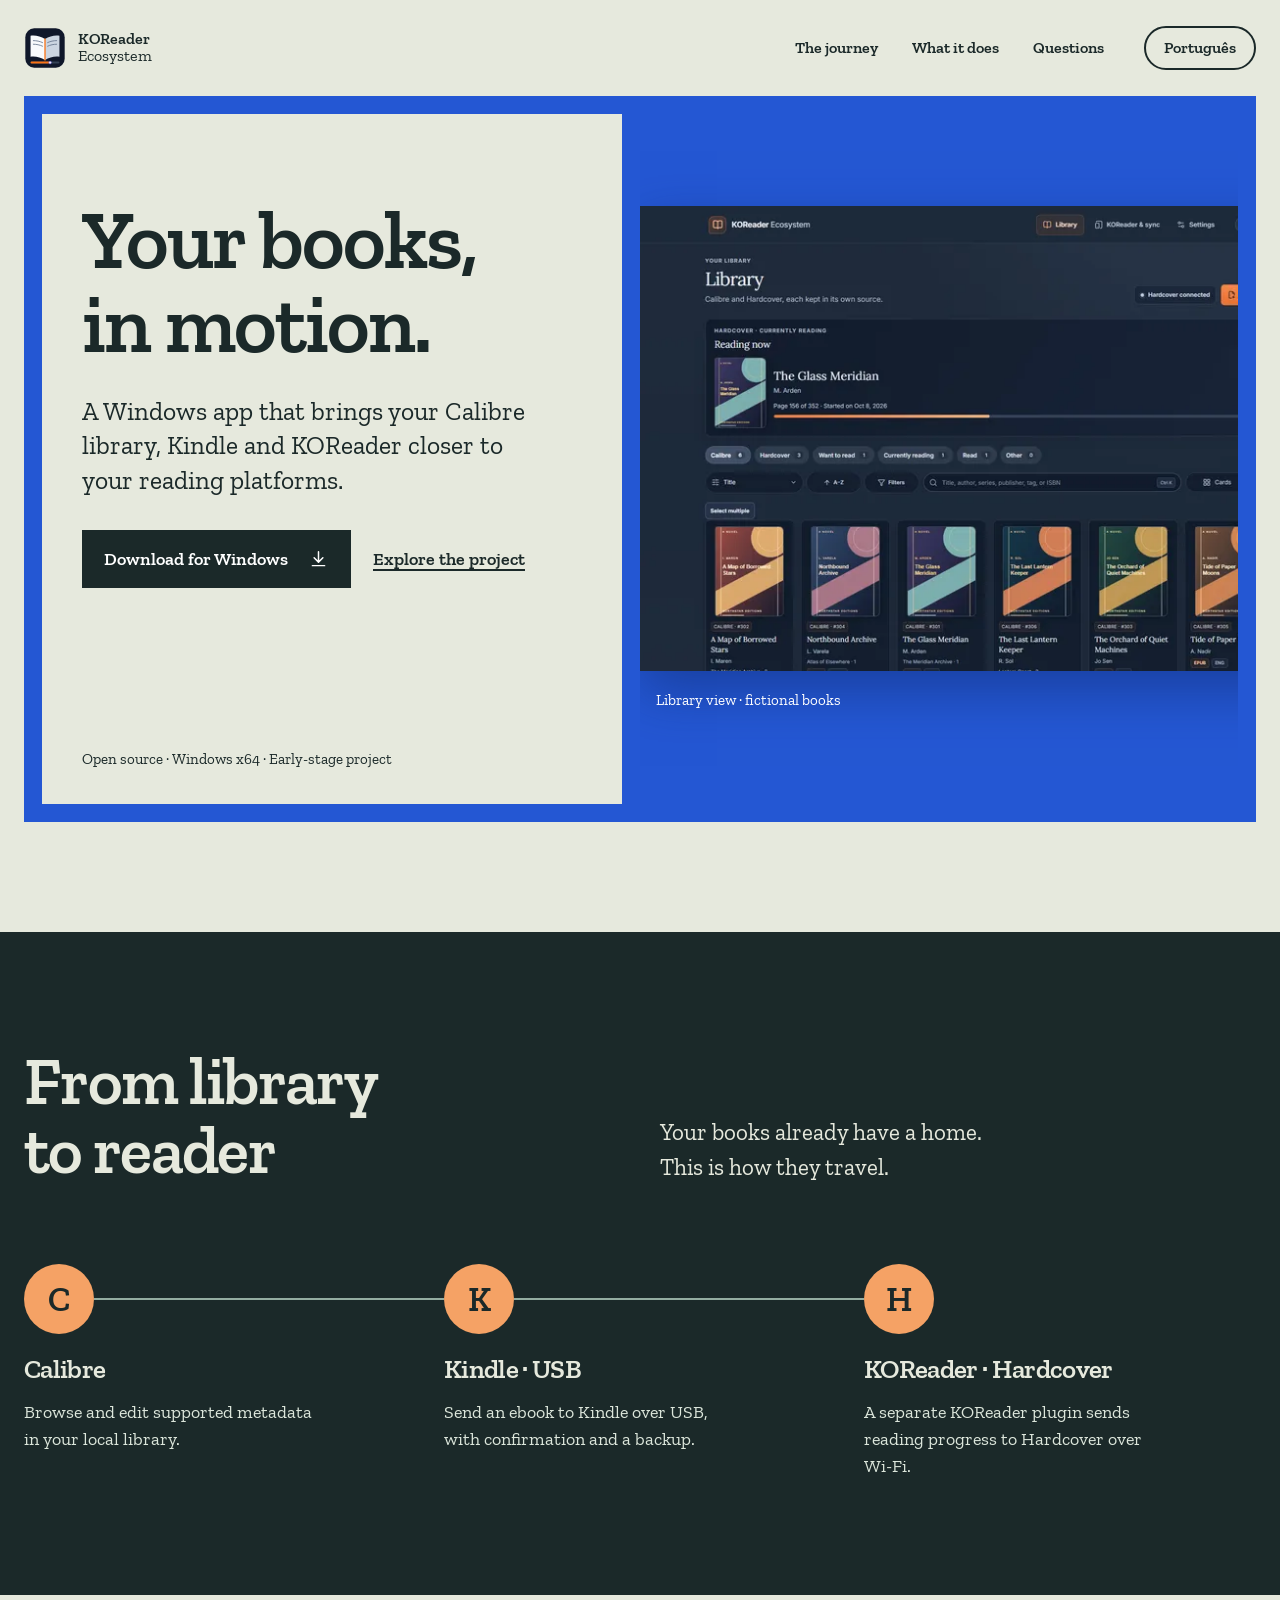
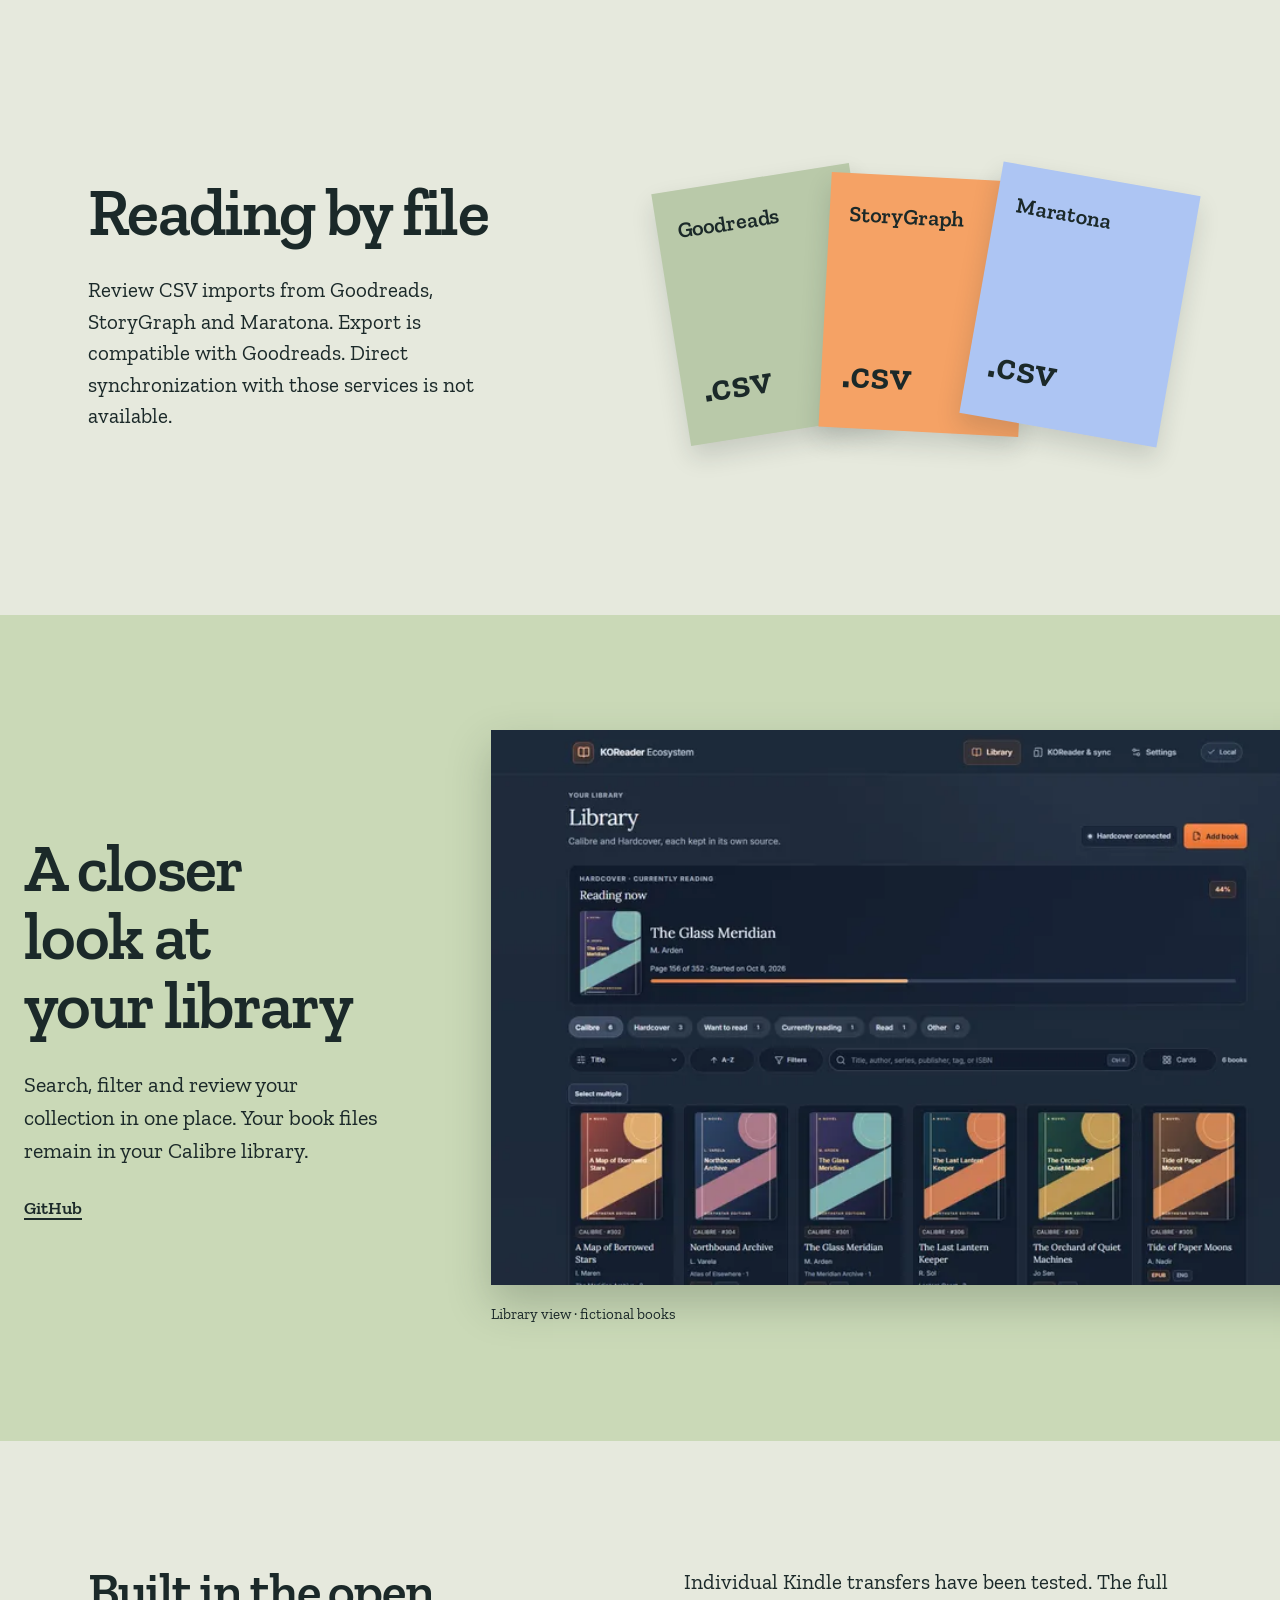
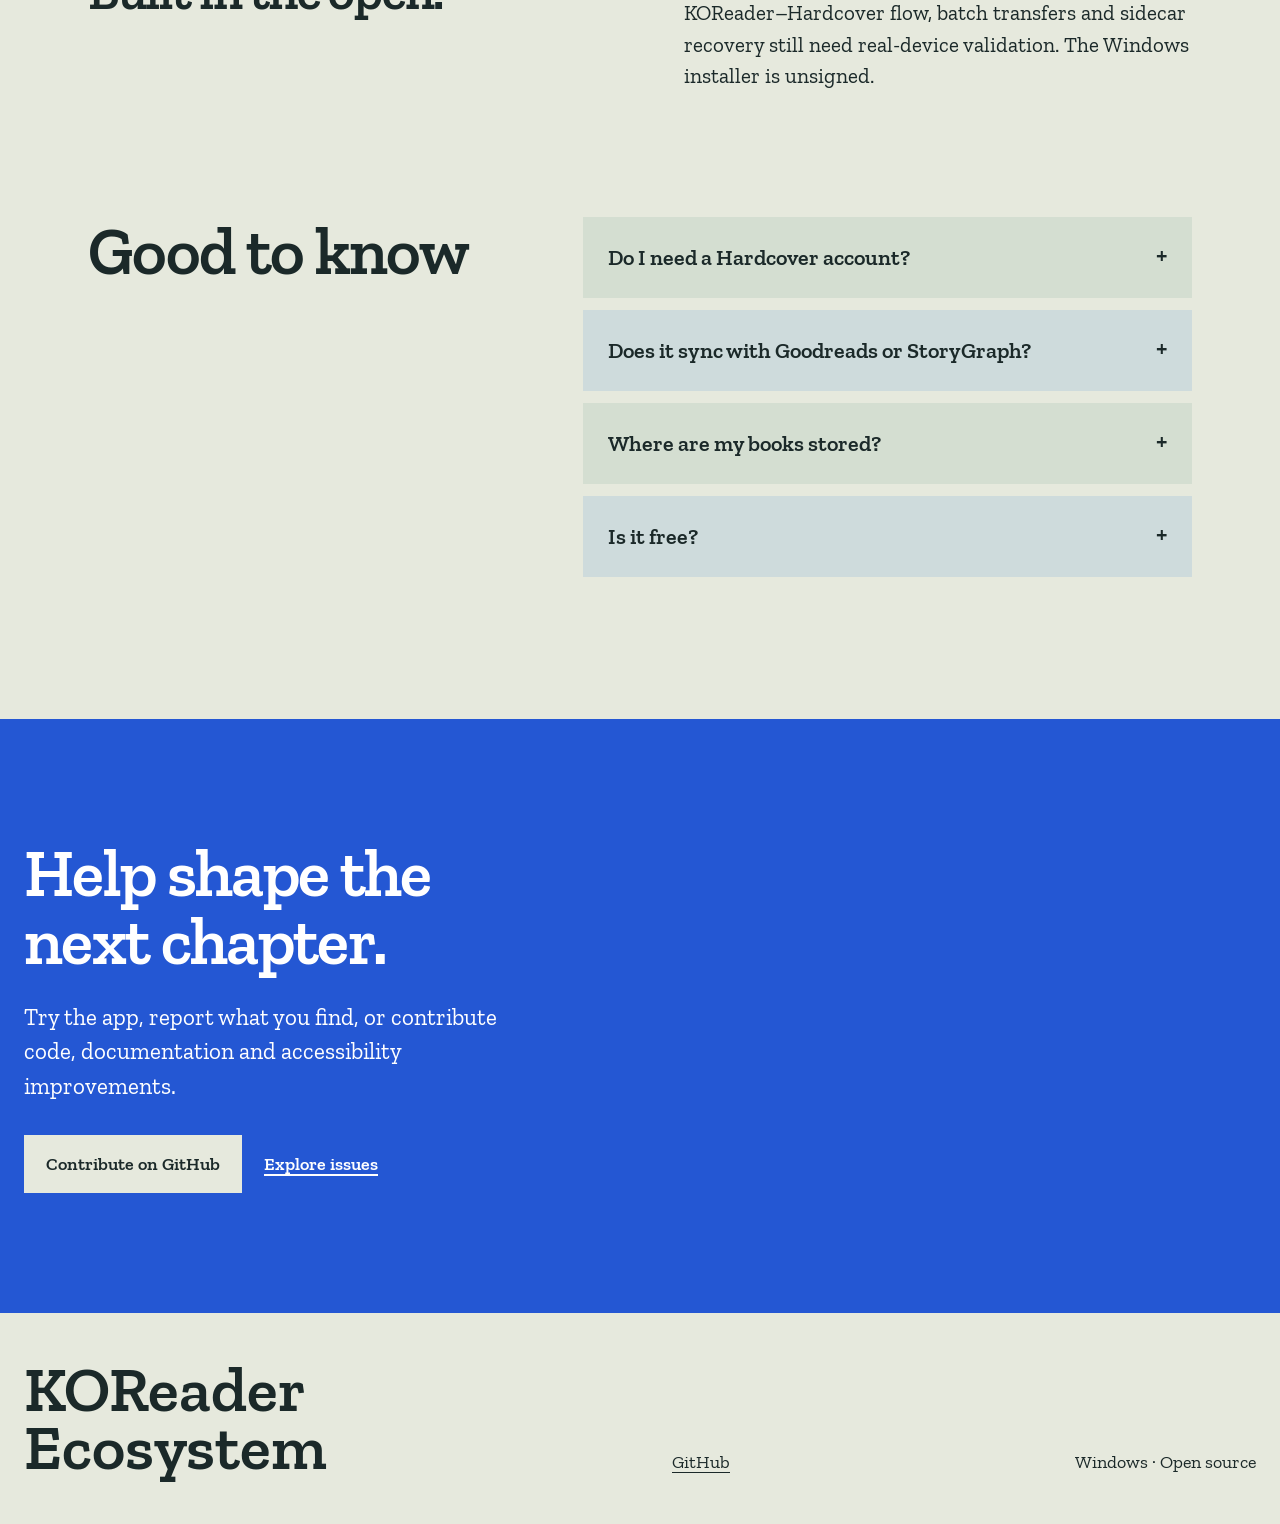
==== commit edaecfff: "Preload responsive product image" ====
--- a/en/index.html
+++ b/en/index.html
@@ -1,5 +1,5 @@
 <!doctype html>
-<html lang="en"><head><meta charset="utf-8"><meta name="viewport" content="width=device-width, initial-scale=1"><meta name="color-scheme" content="light"><title>Your library. Your way of reading. | KOReader Ecosystem</title><meta name="description" content="An open-source Windows app to organize your Calibre library, send books to Kindle and connect KOReader with Hardcover."><link rel="canonical" href="https://bellussi1.github.io/read-ecosystem/en/"><link rel="alternate" hreflang="pt-BR" href="https://bellussi1.github.io/read-ecosystem/"><link rel="alternate" hreflang="en" href="https://bellussi1.github.io/read-ecosystem/en/"><link rel="alternate" hreflang="x-default" href="https://bellussi1.github.io/read-ecosystem/en/"><meta property="og:type" content="website"><meta property="og:title" content="Your library. Your way of reading. | KOReader Ecosystem"><meta property="og:description" content="An open-source Windows app to organize your Calibre library, send books to Kindle and connect KOReader with Hardcover."><meta property="og:url" content="https://bellussi1.github.io/read-ecosystem/en/"><meta property="og:image" content="https://bellussi1.github.io/read-ecosystem/assets/library-en.png"><meta name="twitter:card" content="summary_large_image"><link rel="icon" href="../assets/icon.svg" type="image/svg+xml"><link rel="alternate icon" href="../assets/icon.ico"><link rel="preload" href="../assets/ZillaSlab-SemiBold.woff2" as="font" type="font/woff2" crossorigin><link rel="stylesheet" href="../style.css"><script type="application/ld+json">{"@context": "https://schema.org", "@type": "SoftwareApplication", "name": "KOReader Ecosystem", "applicationCategory": "UtilitiesApplication", "operatingSystem": "Windows", "description": "An open-source Windows app to organize your Calibre library, send books to Kindle and connect KOReader with Hardcover.", "url": "https://bellussi1.github.io/read-ecosystem/en/", "offers": {"@type": "Offer", "price": "0", "priceCurrency": "USD"}}</script></head>
+<html lang="en"><head><meta charset="utf-8"><meta name="viewport" content="width=device-width, initial-scale=1"><meta name="color-scheme" content="light"><title>Your library. Your way of reading. | KOReader Ecosystem</title><meta name="description" content="An open-source Windows app to organize your Calibre library, send books to Kindle and connect KOReader with Hardcover."><link rel="canonical" href="https://bellussi1.github.io/read-ecosystem/en/"><link rel="alternate" hreflang="pt-BR" href="https://bellussi1.github.io/read-ecosystem/"><link rel="alternate" hreflang="en" href="https://bellussi1.github.io/read-ecosystem/en/"><link rel="alternate" hreflang="x-default" href="https://bellussi1.github.io/read-ecosystem/en/"><meta property="og:type" content="website"><meta property="og:title" content="Your library. Your way of reading. | KOReader Ecosystem"><meta property="og:description" content="An open-source Windows app to organize your Calibre library, send books to Kindle and connect KOReader with Hardcover."><meta property="og:url" content="https://bellussi1.github.io/read-ecosystem/en/"><meta property="og:image" content="https://bellussi1.github.io/read-ecosystem/assets/library-en.png"><meta name="twitter:card" content="summary_large_image"><link rel="icon" href="../assets/icon.svg" type="image/svg+xml"><link rel="alternate icon" href="../assets/icon.ico"><link rel="preload" href="../assets/ZillaSlab-SemiBold.woff2" as="font" type="font/woff2" crossorigin><link rel="preload" as="image" href="../assets/library-en-small.webp" imagesrcset="../assets/library-en-small.webp 720w, ../assets/library-en.webp 1440w" imagesizes="(max-width: 800px) calc(100vw - 60px), 60vw"><link rel="stylesheet" href="../style.css"><script type="application/ld+json">{"@context": "https://schema.org", "@type": "SoftwareApplication", "name": "KOReader Ecosystem", "applicationCategory": "UtilitiesApplication", "operatingSystem": "Windows", "description": "An open-source Windows app to organize your Calibre library, send books to Kindle and connect KOReader with Hardcover.", "url": "https://bellussi1.github.io/read-ecosystem/en/", "offers": {"@type": "Offer", "price": "0", "priceCurrency": "USD"}}</script></head>
 <body><a class="skip" href="#main">Skip to content</a><header class="nav wrap"><a class="brand" href="../" aria-label="KOReader Ecosystem"><img src="../assets/icon.svg" alt="" width="42" height="42"><span>KOReader<br><strong>Ecosystem</strong></span></a><nav aria-label="Main navigation"><a href="#journey">The journey</a><a href="#app">What it does</a><a href="#faq">Questions</a></nav><a class="language" href="../" lang="pt-BR" hreflang="pt-BR">Português</a></header>
 <main id="main"><section class="cover wrap"><div class="cover-paper"><div class="cover-copy"><h1>Your books, in motion.</h1><p>A Windows app that brings your Calibre library, Kindle and KOReader closer to your reading platforms.</p><div class="cover-actions"><a class="button" href="https://github.com/bellussi1/koreader-ecosystem/releases/latest">Download for Windows<svg aria-hidden="true" viewBox="0 0 24 24"><path d="M12 3v12m-5-5 5 5 5-5M5 19h14"/></svg></a><a class="plain-link" href="https://github.com/bellussi1/koreader-ecosystem">Explore the project</a></div></div><p class="cover-foot">Open source · Windows x64 · Early-stage project</p></div><figure class="cover-screen"><img src="../assets/library-en.webp" srcset="../assets/library-en-small.webp 720w, ../assets/library-en.webp 1440w" sizes="(max-width: 800px) calc(100vw - 60px), 60vw" alt="Library view with fictional books, search and filters" width="1440" height="949" fetchpriority="high"><figcaption>Library view · fictional books</figcaption></figure></section>
 <section class="journey" id="journey"><div class="wrap"><div class="journey-head"><h2>From library to reader</h2><p>Your books already have a home. This is how they travel.</p></div><div class="route"><article><span class="route-symbol" aria-hidden="true">C</span><div><h3>Calibre</h3><p>Browse and edit supported metadata in your local library.</p></div></article><article><span class="route-symbol" aria-hidden="true">K</span><div><h3>Kindle · USB</h3><p>Send an ebook to Kindle over USB, with confirmation and a backup.</p></div></article><article><span class="route-symbol" aria-hidden="true">H</span><div><h3>KOReader · Hardcover</h3><p>A separate KOReader plugin sends reading progress to Hardcover over Wi-Fi.</p></div></article></div></div></section>
